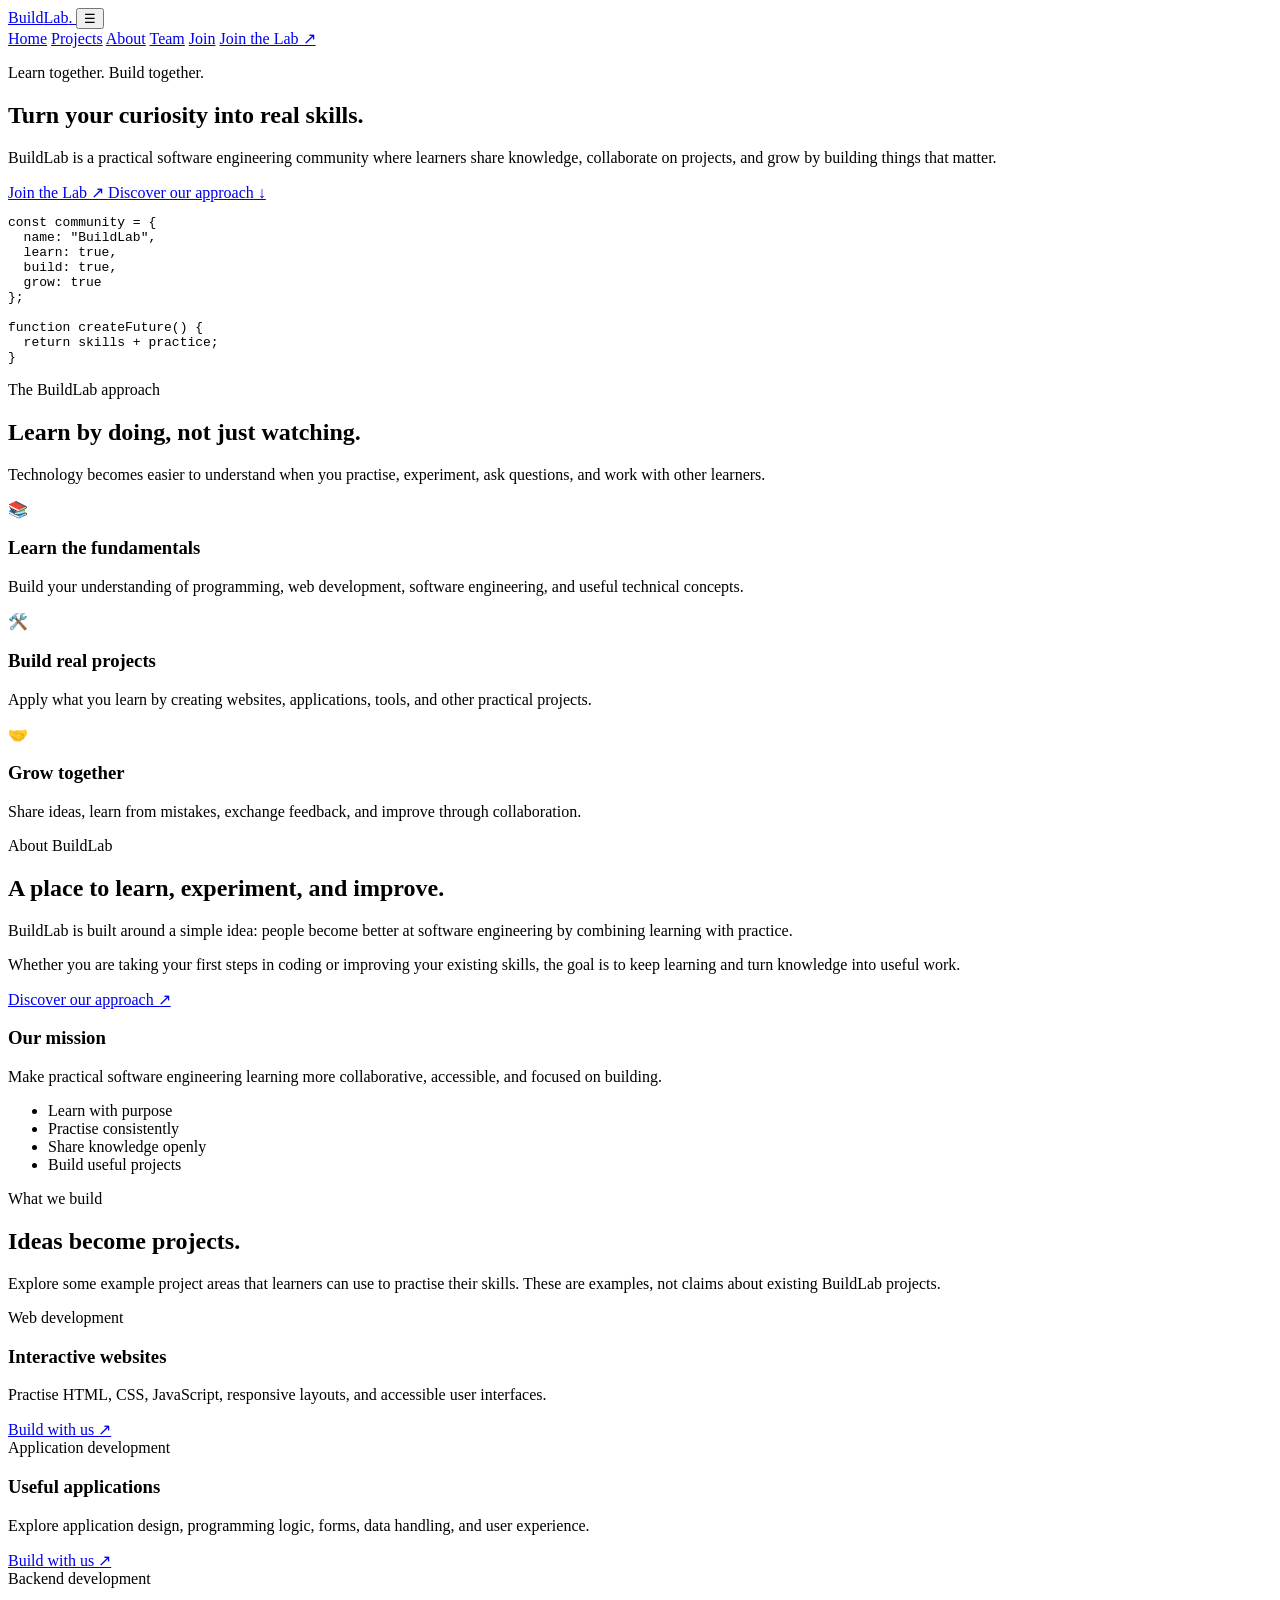
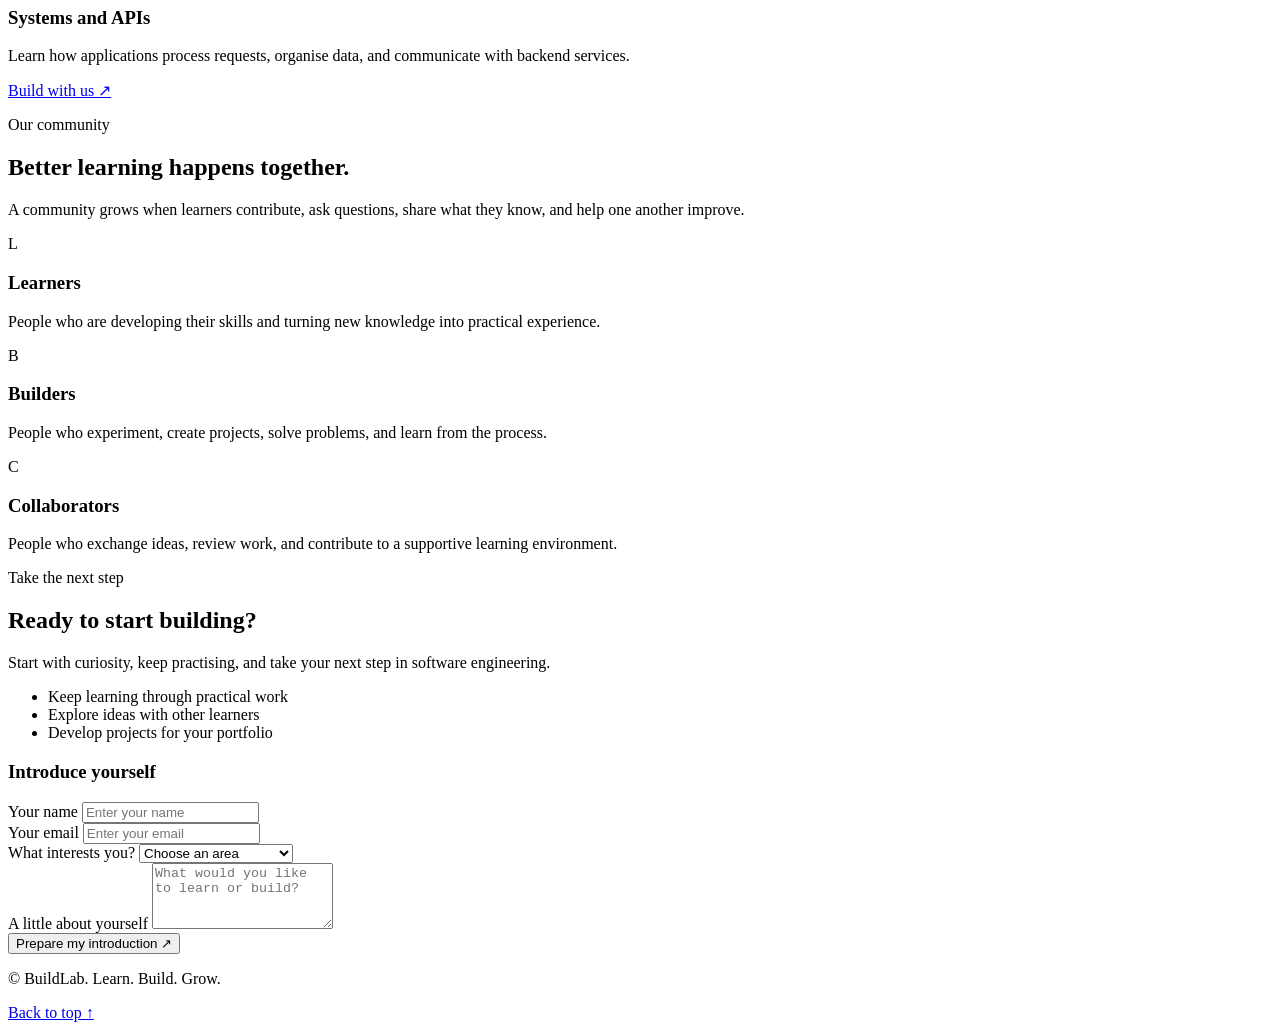
==== about.html @ 914b073a "Update about.html Updated the about page with improved content and structure, including changes to t" ====
<!DOCTYPE html>
<html lang="en">
<head>
  <meta charset="UTF-8">
  <meta name="viewport" content="width=device-width, initial-scale=1.0">
  <meta name="description" content="BuildLab is a community where people learn software engineering, collaborate, and build real projects.">
  <title>BuildLab — Learn. Build. Grow.</title>

  <link rel="stylesheet" href="css/style.css">
</head>

<body>

  <!-- NAVIGATION -->
  <header>
    <div class="container navbar">
      <a href="#home" class="logo" aria-label="BuildLab home">
        Build<span>Lab</span>.
      </a>

      <button
        class="menu-toggle"
        id="menu-toggle"
        aria-label="Open navigation"
        aria-expanded="false"
        aria-controls="main-navigation"
        type="button">
        ☰
      </button>

      <nav class="nav-links" id="main-navigation" aria-label="Main navigation">
        <a href="#home" class="active">Home</a>
        <a href="#projects">Projects</a>
        <a href="#about">About</a>
        <a href="#team">Team</a>
        <a href="#join">Join</a>
        <a href="#join" class="btn btn-primary">Join the Lab ↗</a>
      </nav>
    </div>
  </header>

  <main>

    <!-- HOME SECTION -->
    <section class="hero" id="home">
      <div class="container hero-grid">

        <div>
          <p class="eyebrow">Learn together. Build together.</p>

          <h1>
            Turn your curiosity into
            <span>real skills.</span>
          </h1>

          <p>
            BuildLab is a practical software engineering community
            where learners share knowledge, collaborate on projects,
            and grow by building things that matter.
          </p>

          <div class="hero-actions">
            <a href="#join" class="btn btn-primary">
              Join the Lab ↗
            </a>

            <a href="#about" class="btn btn-secondary">
              Discover our approach ↓
            </a>
          </div>
        </div>

        <div class="code-card" aria-label="Example code illustration">
          <div class="code-top">
            <span class="dot"></span>
            <span class="dot"></span>
            <span class="dot"></span>
          </div>

          <pre><span class="code-blue">const</span> community = {
  name: <span class="code-green">"BuildLab"</span>,
  learn: <span class="code-yellow">true</span>,
  build: <span class="code-yellow">true</span>,
  grow: <span class="code-yellow">true</span>
};

<span class="code-blue">function</span> createFuture() {
  <span class="code-blue">return</span> skills + practice;
}</pre>
        </div>

      </div>
    </section>

    <!-- APPROACH SECTION -->
    <section id="approach">
      <div class="container">

        <div class="section-heading">
          <p class="eyebrow">The BuildLab approach</p>
          <h2>Learn by doing, not just watching.</h2>
          <p>
            Technology becomes easier to understand when you practise,
            experiment, ask questions, and work with other learners.
          </p>
        </div>

        <div class="cards">

          <article class="card">
            <div class="card-icon">📚</div>
            <h3>Learn the fundamentals</h3>
            <p>
              Build your understanding of programming, web development,
              software engineering, and useful technical concepts.
            </p>
          </article>

          <article class="card">
            <div class="card-icon">🛠️</div>
            <h3>Build real projects</h3>
            <p>
              Apply what you learn by creating websites, applications,
              tools, and other practical projects.
            </p>
          </article>

          <article class="card">
            <div class="card-icon">🤝</div>
            <h3>Grow together</h3>
            <p>
              Share ideas, learn from mistakes, exchange feedback,
              and improve through collaboration.
            </p>
          </article>

        </div>
      </div>
    </section>

    <!-- ABOUT SECTION -->
    <section class="about" id="about">
      <div class="container about-grid">

        <div>
          <p class="eyebrow">About BuildLab</p>
          <h2>A place to learn, experiment, and improve.</h2>

          <p>
            BuildLab is built around a simple idea: people become better
            at software engineering by combining learning with practice.
          </p>

          <p style="margin-top: 15px;">
            Whether you are taking your first steps in coding or
            improving your existing skills, the goal is to keep learning
            and turn knowledge into useful work.
          </p>

          <a href="#approach" class="btn btn-primary" style="margin-top: 24px;">
            Discover our approach ↗
          </a>
        </div>

        <div class="about-panel">
          <h3>Our mission</h3>
          <p>
            Make practical software engineering learning more
            collaborative, accessible, and focused on building.
          </p>

          <ul class="about-points">
            <li>Learn with purpose</li>
            <li>Practise consistently</li>
            <li>Share knowledge openly</li>
            <li>Build useful projects</li>
          </ul>
        </div>

      </div>
    </section>

    <!-- PROJECTS SECTION -->
    <section class="projects" id="projects">
      <div class="container">

        <div class="section-heading">
          <p class="eyebrow">What we build</p>
          <h2>Ideas become projects.</h2>
          <p>
            Explore some example project areas that learners can use
            to practise their skills. These are examples, not claims
            about existing BuildLab projects.
          </p>
        </div>

        <div class="cards">

          <article class="card">
            <span class="project-label">Web development</span>
            <h3>Interactive websites</h3>
            <p>
              Practise HTML, CSS, JavaScript, responsive layouts,
              and accessible user interfaces.
            </p>
            <a href="#join" class="text-link">Build with us ↗</a>
          </article>

          <article class="card">
            <span class="project-label">Application development</span>
            <h3>Useful applications</h3>
            <p>
              Explore application design, programming logic,
              forms, data handling, and user experience.
            </p>
            <a href="#join" class="text-link">Build with us ↗</a>
          </article>

          <article class="card">
            <span class="project-label">Backend development</span>
            <h3>Systems and APIs</h3>
            <p>
              Learn how applications process requests, organise
              data, and communicate with backend services.
            </p>
            <a href="#join" class="text-link">Build with us ↗</a>
          </article>

        </div>
      </div>
    </section>

    <!-- TEAM SECTION -->
    <section class="team" id="team">
      <div class="container">

        <div class="section-heading">
          <p class="eyebrow">Our community</p>
          <h2>Better learning happens together.</h2>
          <p>
            A community grows when learners contribute, ask questions,
            share what they know, and help one another improve.
          </p>
        </div>

        <div class="cards">

          <article class="card team-card">
            <div class="team-avatar">L</div>
            <h3>Learners</h3>
            <p>
              People who are developing their skills and turning
              new knowledge into practical experience.
            </p>
          </article>

          <article class="card team-card">
            <div class="team-avatar">B</div>
            <h3>Builders</h3>
            <p>
              People who experiment, create projects, solve problems,
              and learn from the process.
            </p>
          </article>

          <article class="card team-card">
            <div class="team-avatar">C</div>
            <h3>Collaborators</h3>
            <p>
              People who exchange ideas, review work, and contribute
              to a supportive learning environment.
            </p>
          </article>

        </div>
      </div>
    </section>

    <!-- JOIN SECTION -->
    <section class="join" id="join">
      <div class="container join-layout">

        <div>
          <p class="eyebrow">Take the next step</p>
          <h2>Ready to start building?</h2>

          <p>
            Start with curiosity, keep practising, and take your
            next step in software engineering.
          </p>

          <ul class="join-benefits">
            <li>Keep learning through practical work</li>
            <li>Explore ideas with other learners</li>
            <li>Develop projects for your portfolio</li>
          </ul>
        </div>

        <form class="join-form" id="join-form">
          <h3>Introduce yourself</h3>

          <div class="form-group">
            <label for="name">Your name</label>
            <input
              type="text"
              id="name"
              name="name"
              placeholder="Enter your name"
              required>
          </div>

          <div class="form-group">
            <label for="email">Your email</label>
            <input
              type="email"
              id="email"
              name="email"
              placeholder="Enter your email"
              required>
          </div>

          <div class="form-group">
            <label for="interest">What interests you?</label>
            <select id="interest" name="interest" required>
              <option value="">Choose an area</option>
              <option value="Web development">Web development</option>
              <option value="App development">App development</option>
              <option value="Backend development">Backend development</option>
              <option value="Software engineering">Software engineering</option>
              <option value="Other">Other</option>
            </select>
          </div>

          <div class="form-group">
            <label for="message">A little about yourself</label>
            <textarea
              id="message"
              name="message"
              rows="4"
              placeholder="What would you like to learn or build?"></textarea>
          </div>

          <button type="submit" class="btn btn-primary">
            Prepare my introduction ↗
          </button>

          <p class="form-message" id="form-message" role="status"></p>
        </form>

      </div>
    </section>

  </main>

  <!-- FOOTER -->
  <footer>
    <div class="container footer-content">
      <p>© <span id="footer-year"></span> BuildLab. Learn. Build. Grow.</p>
      <a href="#home">Back to top ↑</a>
    </div>
  </footer>

  <script src="js/script.js"></script>

</body>
</html>
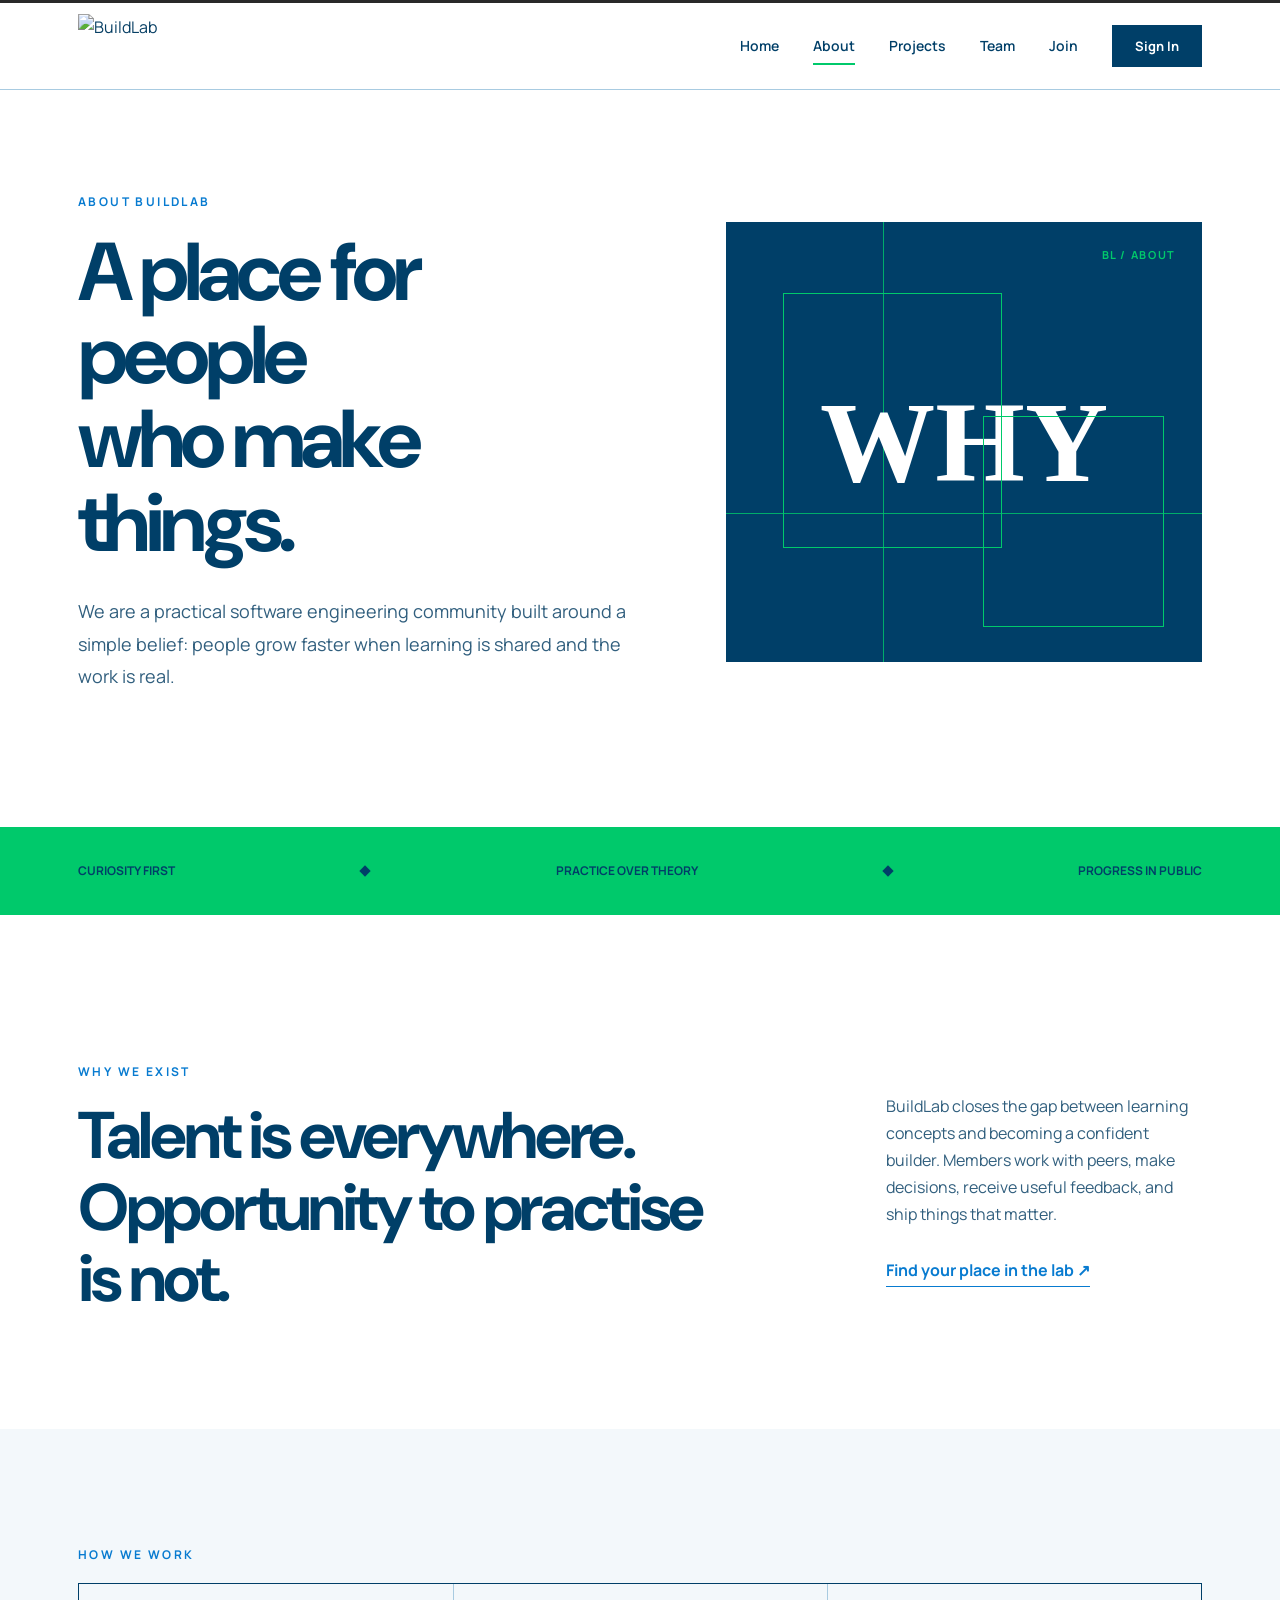
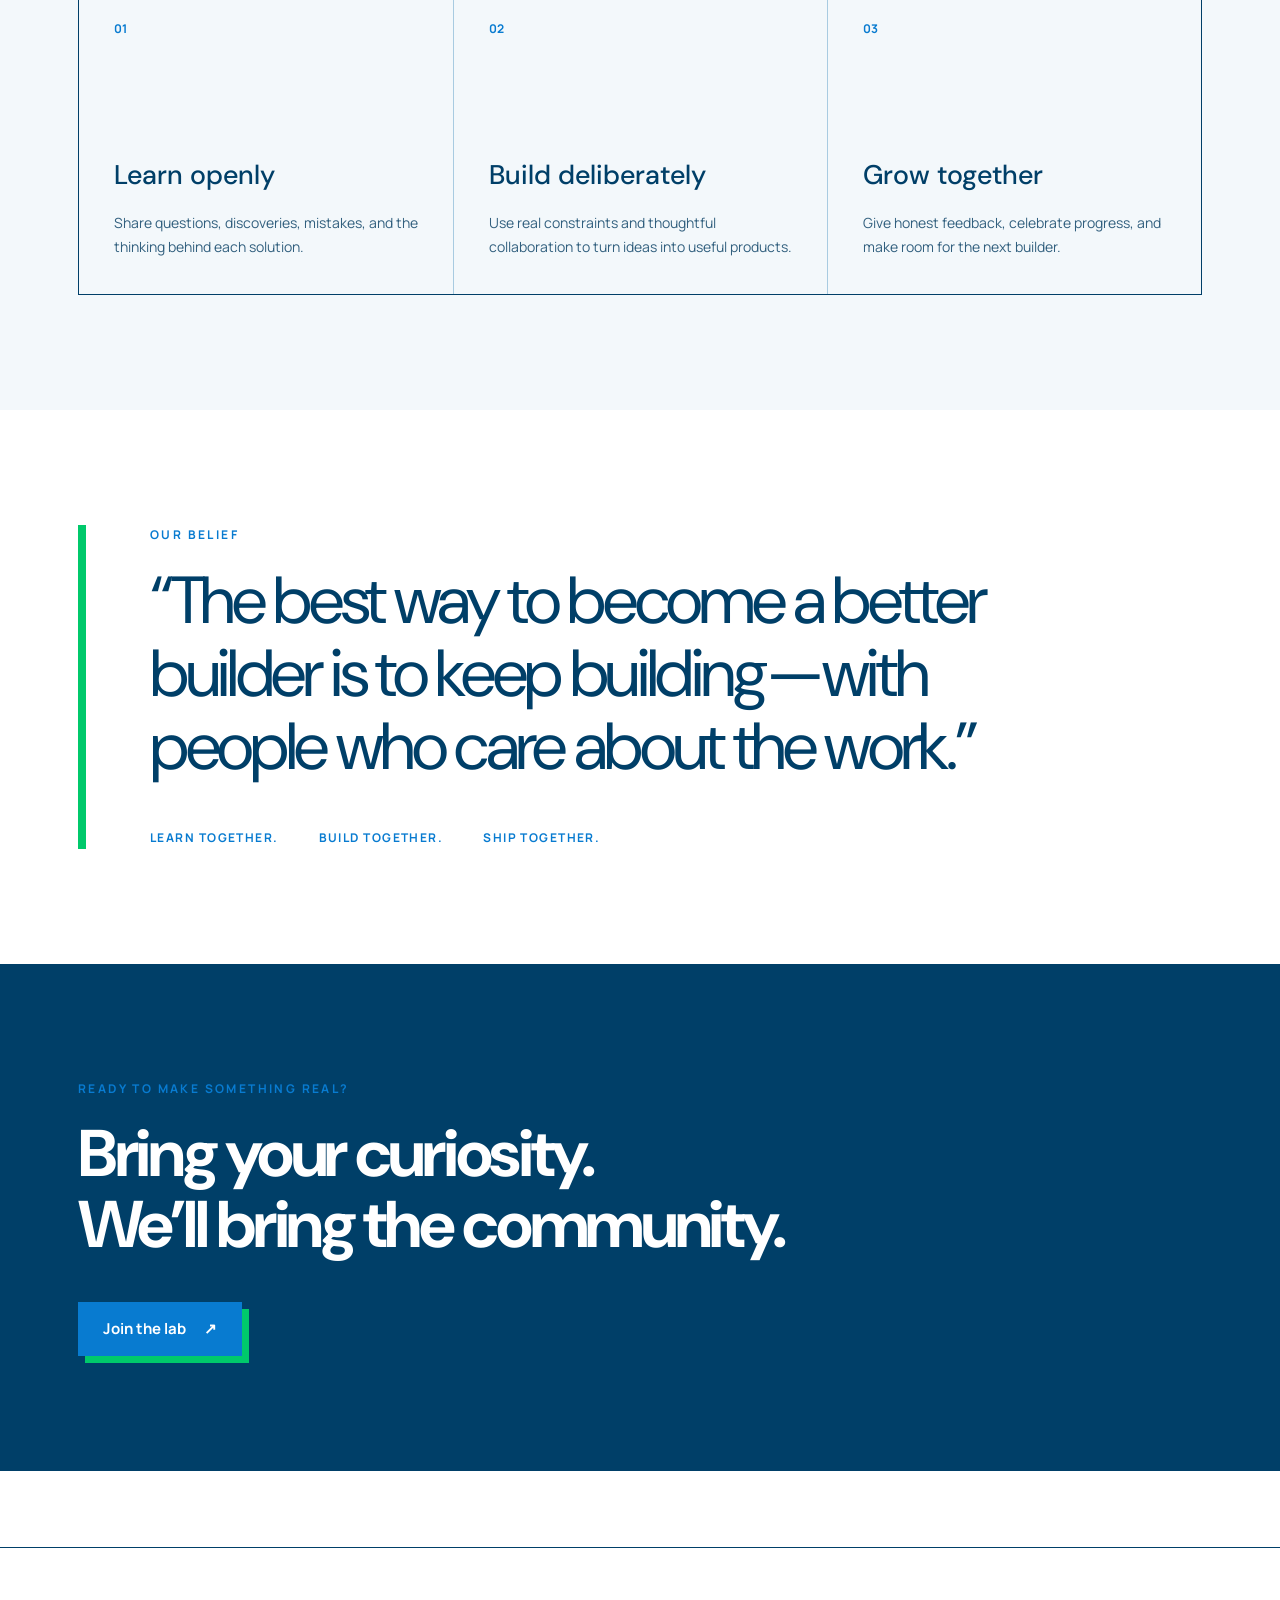
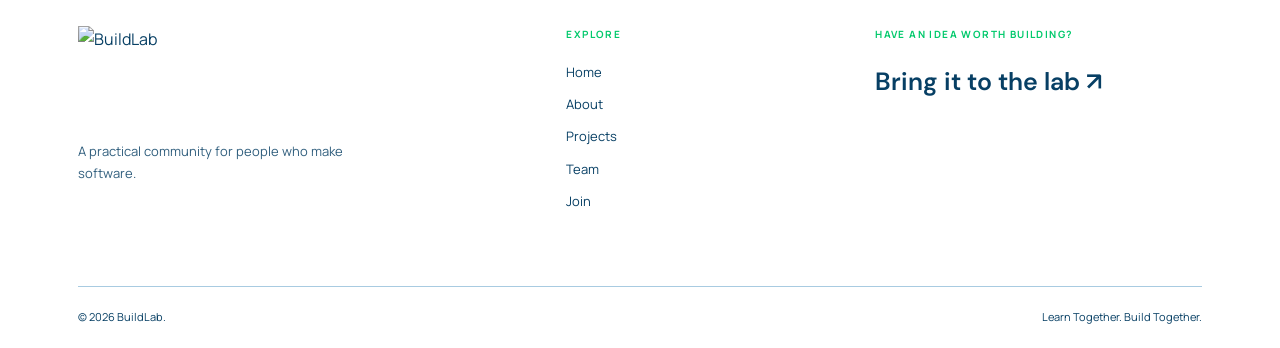
==== commit 3032ef82: "Rebuild all pages with shared BuildLab design system" ====
--- a/about.html
+++ b/about.html
@@ -1,366 +1,34 @@
-<!DOCTYPE html>
+<!doctype html>
 <html lang="en">
 <head>
-  <meta charset="UTF-8">
-  <meta name="viewport" content="width=device-width, initial-scale=1.0">
-  <meta name="description" content="BuildLab is a community where people learn software engineering, collaborate, and build real projects.">
-  <title>BuildLab — Learn. Build. Grow.</title>
-
-  <link rel="stylesheet" href="css/style.css">
+  <meta charset="utf-8"><meta name="viewport" content="width=device-width, initial-scale=1">
+  <meta name="description" content="Discover why BuildLab exists and how our software engineering community learns by building together.">
+  <title>About | BuildLab</title>
+  <link rel="preconnect" href="https://fonts.googleapis.com"><link rel="preconnect" href="https://fonts.gstatic.com" crossorigin>
+  <link href="https://fonts.googleapis.com/css2?family=DM+Sans:wght@400;500;600;700&family=Manrope:wght@400;500;600;700&display=swap" rel="stylesheet">
+  <link rel="stylesheet" href="css/style.css"><script src="js/script.js" defer></script>
 </head>
-
-<body>
-
-  <!-- NAVIGATION -->
-  <header>
-    <div class="container navbar">
-      <a href="#home" class="logo" aria-label="BuildLab home">
-        Build<span>Lab</span>.
-      </a>
-
-      <button
-        class="menu-toggle"
-        id="menu-toggle"
-        aria-label="Open navigation"
-        aria-expanded="false"
-        aria-controls="main-navigation"
-        type="button">
-        ☰
-      </button>
-
-      <nav class="nav-links" id="main-navigation" aria-label="Main navigation">
-        <a href="#home" class="active">Home</a>
-        <a href="#projects">Projects</a>
-        <a href="#about">About</a>
-        <a href="#team">Team</a>
-        <a href="#join">Join</a>
-        <a href="#join" class="btn btn-primary">Join the Lab ↗</a>
-      </nav>
-    </div>
-  </header>
-
-  <main>
-
-    <!-- HOME SECTION -->
-    <section class="hero" id="home">
-      <div class="container hero-grid">
-
-        <div>
-          <p class="eyebrow">Learn together. Build together.</p>
-
-          <h1>
-            Turn your curiosity into
-            <span>real skills.</span>
-          </h1>
-
-          <p>
-            BuildLab is a practical software engineering community
-            where learners share knowledge, collaborate on projects,
-            and grow by building things that matter.
-          </p>
-
-          <div class="hero-actions">
-            <a href="#join" class="btn btn-primary">
-              Join the Lab ↗
-            </a>
-
-            <a href="#about" class="btn btn-secondary">
-              Discover our approach ↓
-            </a>
-          </div>
-        </div>
-
-        <div class="code-card" aria-label="Example code illustration">
-          <div class="code-top">
-            <span class="dot"></span>
-            <span class="dot"></span>
-            <span class="dot"></span>
-          </div>
-
-          <pre><span class="code-blue">const</span> community = {
-  name: <span class="code-green">"BuildLab"</span>,
-  learn: <span class="code-yellow">true</span>,
-  build: <span class="code-yellow">true</span>,
-  grow: <span class="code-yellow">true</span>
-};
-
-<span class="code-blue">function</span> createFuture() {
-  <span class="code-blue">return</span> skills + practice;
-}</pre>
-        </div>
-
-      </div>
-    </section>
-
-    <!-- APPROACH SECTION -->
-    <section id="approach">
-      <div class="container">
-
-        <div class="section-heading">
-          <p class="eyebrow">The BuildLab approach</p>
-          <h2>Learn by doing, not just watching.</h2>
-          <p>
-            Technology becomes easier to understand when you practise,
-            experiment, ask questions, and work with other learners.
-          </p>
-        </div>
-
-        <div class="cards">
-
-          <article class="card">
-            <div class="card-icon">📚</div>
-            <h3>Learn the fundamentals</h3>
-            <p>
-              Build your understanding of programming, web development,
-              software engineering, and useful technical concepts.
-            </p>
-          </article>
-
-          <article class="card">
-            <div class="card-icon">🛠️</div>
-            <h3>Build real projects</h3>
-            <p>
-              Apply what you learn by creating websites, applications,
-              tools, and other practical projects.
-            </p>
-          </article>
-
-          <article class="card">
-            <div class="card-icon">🤝</div>
-            <h3>Grow together</h3>
-            <p>
-              Share ideas, learn from mistakes, exchange feedback,
-              and improve through collaboration.
-            </p>
-          </article>
-
-        </div>
-      </div>
-    </section>
-
-    <!-- ABOUT SECTION -->
-    <section class="about" id="about">
-      <div class="container about-grid">
-
-        <div>
-          <p class="eyebrow">About BuildLab</p>
-          <h2>A place to learn, experiment, and improve.</h2>
-
-          <p>
-            BuildLab is built around a simple idea: people become better
-            at software engineering by combining learning with practice.
-          </p>
-
-          <p style="margin-top: 15px;">
-            Whether you are taking your first steps in coding or
-            improving your existing skills, the goal is to keep learning
-            and turn knowledge into useful work.
-          </p>
-
-          <a href="#approach" class="btn btn-primary" style="margin-top: 24px;">
-            Discover our approach ↗
-          </a>
-        </div>
-
-        <div class="about-panel">
-          <h3>Our mission</h3>
-          <p>
-            Make practical software engineering learning more
-            collaborative, accessible, and focused on building.
-          </p>
-
-          <ul class="about-points">
-            <li>Learn with purpose</li>
-            <li>Practise consistently</li>
-            <li>Share knowledge openly</li>
-            <li>Build useful projects</li>
-          </ul>
-        </div>
-
-      </div>
-    </section>
-
-    <!-- PROJECTS SECTION -->
-    <section class="projects" id="projects">
-      <div class="container">
-
-        <div class="section-heading">
-          <p class="eyebrow">What we build</p>
-          <h2>Ideas become projects.</h2>
-          <p>
-            Explore some example project areas that learners can use
-            to practise their skills. These are examples, not claims
-            about existing BuildLab projects.
-          </p>
-        </div>
-
-        <div class="cards">
-
-          <article class="card">
-            <span class="project-label">Web development</span>
-            <h3>Interactive websites</h3>
-            <p>
-              Practise HTML, CSS, JavaScript, responsive layouts,
-              and accessible user interfaces.
-            </p>
-            <a href="#join" class="text-link">Build with us ↗</a>
-          </article>
-
-          <article class="card">
-            <span class="project-label">Application development</span>
-            <h3>Useful applications</h3>
-            <p>
-              Explore application design, programming logic,
-              forms, data handling, and user experience.
-            </p>
-            <a href="#join" class="text-link">Build with us ↗</a>
-          </article>
-
-          <article class="card">
-            <span class="project-label">Backend development</span>
-            <h3>Systems and APIs</h3>
-            <p>
-              Learn how applications process requests, organise
-              data, and communicate with backend services.
-            </p>
-            <a href="#join" class="text-link">Build with us ↗</a>
-          </article>
-
-        </div>
-      </div>
-    </section>
-
-    <!-- TEAM SECTION -->
-    <section class="team" id="team">
-      <div class="container">
-
-        <div class="section-heading">
-          <p class="eyebrow">Our community</p>
-          <h2>Better learning happens together.</h2>
-          <p>
-            A community grows when learners contribute, ask questions,
-            share what they know, and help one another improve.
-          </p>
-        </div>
-
-        <div class="cards">
-
-          <article class="card team-card">
-            <div class="team-avatar">L</div>
-            <h3>Learners</h3>
-            <p>
-              People who are developing their skills and turning
-              new knowledge into practical experience.
-            </p>
-          </article>
-
-          <article class="card team-card">
-            <div class="team-avatar">B</div>
-            <h3>Builders</h3>
-            <p>
-              People who experiment, create projects, solve problems,
-              and learn from the process.
-            </p>
-          </article>
-
-          <article class="card team-card">
-            <div class="team-avatar">C</div>
-            <h3>Collaborators</h3>
-            <p>
-              People who exchange ideas, review work, and contribute
-              to a supportive learning environment.
-            </p>
-          </article>
-
-        </div>
-      </div>
-    </section>
-
-    <!-- JOIN SECTION -->
-    <section class="join" id="join">
-      <div class="container join-layout">
-
-        <div>
-          <p class="eyebrow">Take the next step</p>
-          <h2>Ready to start building?</h2>
-
-          <p>
-            Start with curiosity, keep practising, and take your
-            next step in software engineering.
-          </p>
-
-          <ul class="join-benefits">
-            <li>Keep learning through practical work</li>
-            <li>Explore ideas with other learners</li>
-            <li>Develop projects for your portfolio</li>
-          </ul>
-        </div>
-
-        <form class="join-form" id="join-form">
-          <h3>Introduce yourself</h3>
-
-          <div class="form-group">
-            <label for="name">Your name</label>
-            <input
-              type="text"
-              id="name"
-              name="name"
-              placeholder="Enter your name"
-              required>
-          </div>
-
-          <div class="form-group">
-            <label for="email">Your email</label>
-            <input
-              type="email"
-              id="email"
-              name="email"
-              placeholder="Enter your email"
-              required>
-          </div>
-
-          <div class="form-group">
-            <label for="interest">What interests you?</label>
-            <select id="interest" name="interest" required>
-              <option value="">Choose an area</option>
-              <option value="Web development">Web development</option>
-              <option value="App development">App development</option>
-              <option value="Backend development">Backend development</option>
-              <option value="Software engineering">Software engineering</option>
-              <option value="Other">Other</option>
-            </select>
-          </div>
-
-          <div class="form-group">
-            <label for="message">A little about yourself</label>
-            <textarea
-              id="message"
-              name="message"
-              rows="4"
-              placeholder="What would you like to learn or build?"></textarea>
-          </div>
-
-          <button type="submit" class="btn btn-primary">
-            Prepare my introduction ↗
-          </button>
-
-          <p class="form-message" id="form-message" role="status"></p>
-        </form>
-
-      </div>
-    </section>
-
+<body class="bl-page about-page">
+  <a class="skip-link" href="#main-content">Skip to content</a>
+  <header class="bl-header"><div class="bl-container bl-header__inner">
+    <a class="bl-logo" href="index.html" aria-label="BuildLab home"><img src="assets/images/BUILD LAB LOGO.png" alt="BuildLab"></a>
+    <button class="bl-menu-toggle" type="button" aria-expanded="false" aria-controls="primary-navigation"><span class="sr-only">Open navigation</span><span></span><span></span><span></span></button>
+    <nav class="bl-nav" id="primary-navigation" aria-label="Primary navigation"><a class="bl-nav__link" href="index.html">Home</a><a class="bl-nav__link is-active" href="about.html" aria-current="page">About</a><a class="bl-nav__link" href="projects.html">Projects</a><a class="bl-nav__link" href="team.html">Team</a><a class="bl-nav__link" href="join.html">Join</a><a class="bl-button bl-button--nav" href="join.html">Sign In</a></nav>
+  </div></header>
+  <main id="main-content">
+    <section class="bl-page-hero bl-section"><div class="bl-container bl-page-hero__grid">
+      <div><p class="bl-kicker">About BuildLab</p><h1>A place for people<br>who make things.</h1><p class="bl-page-hero__lead">We are a practical software engineering community built around a simple belief: people grow faster when learning is shared and the work is real.</p></div>
+      <div class="bl-blueprint bl-blueprint--about" aria-hidden="true"><span class="bl-blueprint__code">BL / ABOUT</span><div class="bl-blueprint__word">WHY</div><i></i><i></i></div>
+    </div></section>
+    <div class="bl-principles"><div class="bl-container bl-principles__inner"><span>Curiosity first</span><i></i><span>Practice over theory</span><i></i><span>Progress in public</span></div></div>
+    <section class="bl-section"><div class="bl-container bl-split-heading"><div><p class="bl-kicker">Why we exist</p><h2>Talent is everywhere.<br>Opportunity to practise<br>is not.</h2></div><div><p>BuildLab closes the gap between learning concepts and becoming a confident builder. Members work with peers, make decisions, receive useful feedback, and ship things that matter.</p><a class="bl-text-link" href="join.html">Find your place in the lab <span aria-hidden="true">↗</span></a></div></div></section>
+    <section class="bl-section bl-section--tint"><div class="bl-container"><p class="bl-kicker">How we work</p><div class="bl-number-grid">
+      <article><span>01</span><h3>Learn openly</h3><p>Share questions, discoveries, mistakes, and the thinking behind each solution.</p></article>
+      <article><span>02</span><h3>Build deliberately</h3><p>Use real constraints and thoughtful collaboration to turn ideas into useful products.</p></article>
+      <article><span>03</span><h3>Grow together</h3><p>Give honest feedback, celebrate progress, and make room for the next builder.</p></article>
+    </div></div></section>
+    <section class="bl-section"><div class="bl-container bl-manifesto"><p class="bl-kicker">Our belief</p><blockquote>“The best way to become a better builder is to keep building—with people who care about the work.”</blockquote><div><span>Learn together.</span><span>Build together.</span><span>Ship together.</span></div></div></section>
+    <section class="bl-cta-band"><div class="bl-container"><p class="bl-kicker">Ready to make something real?</p><h2>Bring your curiosity.<br>We’ll bring the community.</h2><a class="bl-button bl-button--primary" href="join.html">Join the lab <span aria-hidden="true">↗</span></a></div></section>
   </main>
-
-  <!-- FOOTER -->
-  <footer>
-    <div class="container footer-content">
-      <p>© <span id="footer-year"></span> BuildLab. Learn. Build. Grow.</p>
-      <a href="#home">Back to top ↑</a>
-    </div>
-  </footer>
-
-  <script src="js/script.js"></script>
-
-</body>
-</html>
+  <footer class="bl-footer"><div class="bl-container bl-footer__grid"><div class="bl-footer__brand"><img src="assets/images/BUILD LAB LOGO.png" alt="BuildLab"><p>A practical community for people who make software.</p></div><div class="bl-footer__links"><p class="bl-footer__label">Explore</p><a href="index.html">Home</a><a href="about.html">About</a><a href="projects.html">Projects</a><a href="team.html">Team</a><a href="join.html">Join</a></div><div class="bl-footer__cta"><p class="bl-footer__label">Have an idea worth building?</p><a href="join.html">Bring it to the lab <span aria-hidden="true">↗</span></a></div></div><div class="bl-container bl-footer__bottom"><span>© 2026 BuildLab.</span><span>Learn Together. Build Together.</span></div></footer>
+</body></html>
--- a/css/style.css
+++ b/css/style.css
@@ -0,0 +1,1727 @@
+/* =========================
+   1. RESET AND VARIABLES
+========================= */
+
+:root {
+    --bg: #F3F7FC;
+    --surface: #FFFFFF;
+    --purple: #2378CC;
+    --violet: #155E9B;
+    --blue: #2378CC;
+    --pink: #22C55E;
+    --text: #153B5C;
+    --muted: #637789;
+    --border: rgba(21, 59, 92, 0.16);
+}
+
+* {
+    margin: 0;
+    padding: 0;
+    box-sizing: border-box;
+}
+
+html {
+    scroll-behavior: smooth;
+}
+
+body {
+    background: var(--bg);
+    color: var(--text);
+    font-family: Arial, sans-serif;
+    overflow-x: hidden;
+}
+
+a {
+    color: inherit;
+    text-decoration: none;
+}
+
+button,
+a {
+    -webkit-tap-highlight-color: transparent;
+}
+
+/* =========================
+   2. NAVIGATION
+========================= */
+
+.navbar {
+    width: 100%;
+    min-height: 82px;
+    padding: 20px 7%;
+    display: flex;
+    align-items: center;
+    justify-content: space-between;
+    gap: 25px;
+    position: relative;
+    z-index: 10;
+    border-bottom: 1px solid rgba(21, 59, 92, 0.10);
+}
+
+.logo {
+    display: flex;
+    align-items: center;
+    gap: 9px;
+    font-size: 23px;
+    font-weight: 700;
+    letter-spacing: -1px;
+}
+
+.logo-symbol {
+    color: var(--purple);
+    font-size: 32px;
+    text-shadow: 0 0 20px rgba(35, 120, 204, 0.25);
+}
+
+.nav-links {
+    display: flex;
+    align-items: center;
+    gap: 30px;
+}
+
+.nav-links a {
+    color: var(--muted);
+    font-size: 13px;
+    transition: color 0.3s ease;
+}
+
+.nav-links a:hover,
+.nav-links a.active {
+    color: var(--blue);
+}
+
+.nav-links a.active {
+    border-bottom: 2px solid var(--pink);
+    padding-bottom: 7px;
+}
+
+.nav-cta {
+    border: 1px solid var(--purple);
+    padding: 11px 20px;
+    border-radius: 30px;
+    font-size: 12px;
+    transition: 0.3s ease;
+}
+
+.nav-cta:hover {
+    background: var(--purple);
+    color: #FFFFFF;
+    box-shadow: 0 0 25px rgba(35, 120, 204, 0.2);
+}
+
+/* =========================
+   3. HERO LAYOUT
+========================= */
+
+.hero {
+    min-height: 620px;
+    position: relative;
+    isolation: isolate;
+    display: grid;
+    grid-template-columns: 1fr 1fr;
+    align-items: center;
+    padding: 65px 7%;
+    gap: 30px;
+    overflow: hidden;
+}
+
+.hero::before {
+    content: "";
+    position: absolute;
+    inset: 0;
+    z-index: -2;
+    background:
+        radial-gradient(
+            ellipse at 75% 45%,
+            rgba(35, 120, 204, 0.12),
+            transparent 45%
+        ),
+        radial-gradient(
+            ellipse at 10% 80%,
+            rgba(34, 197, 94, 0.08),
+            transparent 40%
+        );
+}
+
+.hero-content {
+    position: relative;
+    z-index: 2;
+    max-width: 560px;
+}
+
+.eyebrow {
+    color: #2378CC;
+    font-size: 10px;
+    letter-spacing: 3px;
+    font-weight: bold;
+    margin-bottom: 27px;
+    display: flex;
+    align-items: center;
+    gap: 10px;
+}
+
+.status-dot {
+    width: 7px;
+    height: 7px;
+    border-radius: 50%;
+    background: #22C55E;
+    box-shadow: 0 0 14px rgba(34, 197, 94, 0.4);
+    animation: pulse 2s infinite;
+}
+
+.hero h1 {
+    font-size: clamp(42px, 5vw, 67px);
+    line-height: 1.08;
+    letter-spacing: -3px;
+    font-weight: 700;
+    color: #153B5C;
+}
+
+.hero h1 span {
+    background: linear-gradient(
+        100deg,
+        #2378CC,
+        #155E9B,
+        #22C55E
+    );
+    -webkit-background-clip: text;
+    background-clip: text;
+    color: transparent;
+}
+
+.hero-description {
+    color: var(--muted);
+    font-size: 15px;
+    line-height: 1.9;
+    margin-top: 25px;
+    max-width: 450px;
+}
+
+.hero-actions {
+    display: flex;
+    align-items: center;
+    flex-wrap: wrap;
+    gap: 22px;
+    margin-top: 30px;
+}
+
+.primary-btn {
+    display: inline-flex;
+    gap: 20px;
+    align-items: center;
+    background: linear-gradient(
+        100deg,
+        var(--violet),
+        var(--purple)
+    );
+    color: #FFFFFF;
+    border-radius: 30px;
+    padding: 15px 22px;
+    font-size: 12px;
+    font-weight: bold;
+    box-shadow: 0 0 30px rgba(35, 120, 204, 0.15);
+    transition: transform 0.3s, box-shadow 0.3s;
+}
+
+.primary-btn:hover {
+    transform: translateY(-3px);
+    box-shadow: 0 0 35px rgba(34, 197, 94, 0.22);
+}
+
+.secondary-btn {
+    display: flex;
+    align-items: center;
+    gap: 10px;
+    font-size: 12px;
+    color: #425C72;
+}
+
+.play-icon {
+    display: grid;
+    place-items: center;
+    width: 36px;
+    height: 36px;
+    border: 1px solid rgba(21, 59, 92, 0.3);
+    border-radius: 50%;
+    font-size: 10px;
+    transition: 0.3s;
+}
+
+.secondary-btn:hover .play-icon {
+    border-color: var(--pink);
+    color: var(--pink);
+}
+
+.hero-note {
+    display: flex;
+    align-items: center;
+    gap: 12px;
+    color: #637789;
+    font-size: 9px;
+    letter-spacing: 2px;
+    margin-top: 48px;
+}
+
+.note-line {
+    width: 32px;
+    height: 1px;
+    background: var(--pink);
+}
+
+/* =========================
+   4. ABSTRACT UNIVERSE
+========================= */
+
+.universe {
+    position: relative;
+    width: 100%;
+    max-width: 550px;
+    height: 450px;
+    justify-self: center;
+    perspective: 900px;
+}
+
+.portal {
+    position: absolute;
+    width: 220px;
+    height: 320px;
+    left: 50%;
+    top: 48%;
+    transform: translate(-50%, -50%) rotate(-7deg);
+    border: 2px solid rgba(35, 120, 204, 0.65);
+    border-radius: 50% 50% 15% 15%;
+    padding: 10px;
+    background: linear-gradient(
+        145deg,
+        rgba(35, 120, 204, 0.15),
+        rgba(34, 197, 94, 0.04)
+    );
+    box-shadow:
+        0 0 20px rgba(35, 120, 204, 0.18),
+        0 0 70px rgba(21, 94, 155, 0.12),
+        inset 0 0 35px rgba(35, 120, 204, 0.08);
+    animation: portal-float 5s ease-in-out infinite;
+}
+
+.portal-inner {
+    width: 100%;
+    height: 100%;
+    display: grid;
+    place-items: center;
+    border: 1px solid rgba(35, 120, 204, 0.4);
+    border-radius: inherit;
+    background:
+        radial-gradient(
+            ellipse at center,
+            rgba(35, 120, 204, 0.22),
+            rgba(34, 197, 94, 0.08) 45%,
+            transparent 75%
+        );
+    box-shadow: inset 0 0 45px rgba(35, 120, 204, 0.12);
+}
+
+.portal-symbol {
+    font-size: 85px;
+    color: #2378CC;
+    text-shadow:
+        0 0 15px rgba(35, 120, 204, 0.4),
+        0 0 45px rgba(34, 197, 94, 0.2);
+    animation: symbol-spin 18s linear infinite;
+}
+
+.orbit {
+    position: absolute;
+    left: 50%;
+    top: 48%;
+    border: 1px solid rgba(35, 120, 204, 0.4);
+    border-radius: 50%;
+    transform: translate(-50%, -50%) rotate(-25deg);
+}
+
+.orbit-one {
+    width: 390px;
+    height: 130px;
+    box-shadow: 0 0 15px rgba(35, 120, 204, 0.08);
+}
+
+.orbit-two {
+    width: 450px;
+    height: 200px;
+    transform: translate(-50%, -50%) rotate(45deg);
+    border-color: rgba(34, 197, 94, 0.35);
+}
+
+.planet {
+    position: absolute;
+    border-radius: 50%;
+}
+
+.planet-one {
+    width: 52px;
+    height: 52px;
+    left: 12%;
+    top: 20%;
+    background: radial-gradient(
+        circle at 30% 30%,
+        #93C5FD,
+        #2378CC 40%,
+        #155E9B 75%
+    );
+    box-shadow: 0 0 25px rgba(35, 120, 204, 0.2);
+    animation: planet-float 6s ease-in-out infinite;
+}
+
+.planet-two {
+    width: 23px;
+    height: 23px;
+    right: 12%;
+    bottom: 22%;
+    background: radial-gradient(circle at 30% 30%, #86EFAC, #22C55E);
+    box-shadow: 0 0 22px rgba(34, 197, 94, 0.25);
+    animation: planet-float 4s ease-in-out infinite reverse;
+}
+
+/* Floating interface cards */
+
+.floating-card {
+    position: absolute;
+    z-index: 3;
+    border: 1px solid var(--border);
+    border-radius: 14px;
+    background: rgba(255, 255, 255, 0.92);
+    backdrop-filter: blur(15px);
+    box-shadow: 0 15px 40px rgba(21, 59, 92, 0.08);
+}
+
+.code-card {
+    top: 16%;
+    left: 0;
+    padding: 18px;
+    display: flex;
+    flex-direction: column;
+    gap: 10px;
+    transform: rotate(-6deg);
+    animation: card-float 5s ease-in-out infinite;
+}
+
+.card-label {
+    color: #637789;
+    font-size: 8px;
+    letter-spacing: 2px;
+    margin-bottom: 5px;
+}
+
+.code-card code {
+    color: #2378CC;
+    font-size: 12px;
+}
+
+.code-card code:last-child {
+    color: #16A34A;
+}
+
+.vision-card {
+    right: 0;
+    bottom: 17%;
+    padding: 19px;
+    min-width: 180px;
+    transform: rotate(5deg);
+    animation: card-float 6s ease-in-out infinite reverse;
+}
+
+.vision-icon {
+    color: #2378CC;
+    font-size: 22px;
+}
+
+.vision-card p {
+    margin-top: 9px;
+    font-size: 12px;
+    color: var(--muted);
+}
+
+.vision-card strong {
+    color: #153B5C;
+}
+
+.universe-caption {
+    position: absolute;
+    bottom: 2%;
+    left: 50%;
+    transform: translateX(-50%);
+    display: flex;
+    align-items: center;
+    gap: 9px;
+    white-space: nowrap;
+    color: #637789;
+    font-size: 8px;
+    letter-spacing: 2px;
+}
+
+.universe-caption span {
+    width: 6px;
+    height: 6px;
+    border-radius: 50%;
+    background: #22C55E;
+    box-shadow: 0 0 12px rgba(34, 197, 94, 0.35);
+}
+
+.hero-bottom-glow {
+    position: absolute;
+    bottom: -170px;
+    left: 30%;
+    width: 500px;
+    height: 220px;
+    background: rgba(35, 120, 204, 0.1);
+    filter: blur(90px);
+    pointer-events: none;
+}
+
+/* =========================
+   5. ANIMATIONS
+========================= */
+
+@keyframes pulse {
+    0%, 100% {
+        opacity: 1;
+        transform: scale(1);
+    }
+
+    50% {
+        opacity: 0.5;
+        transform: scale(0.8);
+    }
+}
+
+@keyframes portal-float {
+    0%, 100% {
+        margin-top: 0;
+    }
+
+    50% {
+        margin-top: -12px;
+    }
+}
+
+@keyframes planet-float {
+    0%, 100% {
+        translate: 0 0;
+    }
+
+    50% {
+        translate: 0 -18px;
+    }
+}
+
+@keyframes card-float {
+    0%, 100% {
+        translate: 0 0;
+    }
+
+    50% {
+        translate: 0 -10px;
+    }
+}
+
+@keyframes symbol-spin {
+    from {
+        rotate: 0deg;
+    }
+
+    to {
+        rotate: 360deg;
+    }
+}
+
+/* =========================
+   6. RESPONSIVE DESIGN
+========================= */
+
+@media (max-width: 900px) {
+    .navbar {
+        padding: 18px 5%;
+    }
+
+    .nav-links {
+        gap: 16px;
+    }
+
+    .hero {
+        padding: 55px 5%;
+        gap: 10px;
+    }
+
+    .hero h1 {
+        font-size: 48px;
+    }
+
+    .universe {
+        transform: scale(0.85);
+        transform-origin: center;
+    }
+
+    .nav-cta {
+        display: none;
+    }
+}
+
+@media (max-width: 650px) {
+    .navbar {
+        min-height: auto;
+        flex-wrap: wrap;
+        gap: 18px;
+    }
+
+    .logo {
+        font-size: 21px;
+    }
+
+    .nav-links {
+        order: 2;
+        width: 100%;
+        justify-content: space-between;
+        gap: 10px;
+    }
+
+    .nav-links a {
+        font-size: 11px;
+    }
+
+    .hero {
+        grid-template-columns: 1fr;
+        padding: 55px 6% 35px;
+        gap: 10px;
+    }
+
+    .hero h1 {
+        font-size: clamp(43px, 11vw, 60px);
+        letter-spacing: -2px;
+    }
+
+    .hero-description {
+        font-size: 14px;
+    }
+
+    .hero-note {
+        font-size: 8px;
+        margin-top: 35px;
+    }
+
+    .universe {
+        width: 100%;
+        height: 370px;
+        transform: none;
+        margin-top: 15px;
+    }
+
+    .portal {
+        width: 170px;
+        height: 250px;
+    }
+
+    .portal-symbol {
+        font-size: 65px;
+    }
+
+    .orbit-one {
+        width: 290px;
+        height: 100px;
+    }
+
+    .orbit-two {
+        width: 320px;
+        height: 160px;
+    }
+
+    .code-card {
+        left: 0;
+        top: 13%;
+        padding: 12px;
+    }
+
+    .code-card code {
+        font-size: 10px;
+    }
+
+    .vision-card {
+        right: 0;
+        bottom: 16%;
+        min-width: 145px;
+        padding: 13px;
+    }
+
+    .vision-card p {
+        font-size: 10px;
+    }
+}
+
+@media (prefers-reduced-motion: reduce) {
+    *,
+    *::before,
+    *::after {
+        animation-duration: 0.01ms !important;
+        animation-iteration-count: 1 !important;
+        scroll-behavior: auto !important;
+    }
+}
+
+/* =========================
+   7. MISSION SECTION
+========================= */
+
+.mission-section {
+    position: relative;
+    padding: 100px 7%;
+    display: grid;
+    grid-template-columns: 0.85fr 1.5fr;
+    gap: 65px;
+    align-items: center;
+    border-top: 1px solid rgba(21, 59, 92, 0.10);
+    background:
+        radial-gradient(
+            ellipse at 15% 30%,
+            rgba(35, 120, 204, 0.08),
+            transparent 45%
+        ),
+        var(--bg);
+}
+
+.mission-intro {
+    max-width: 390px;
+}
+
+.section-label {
+    color: #2378CC;
+    font-size: 10px;
+    letter-spacing: 3px;
+    margin-bottom: 25px;
+}
+
+.section-label span {
+    margin-right: 8px;
+    font-size: 15px;
+}
+
+.mission-intro h2 {
+    font-size: clamp(30px, 3vw, 43px);
+    line-height: 1.2;
+    letter-spacing: -1.7px;
+}
+
+.mission-intro h2 span {
+    color: #2378CC;
+}
+
+.mission-description {
+    margin-top: 22px;
+    color: var(--muted);
+    line-height: 1.9;
+    font-size: 13px;
+}
+
+.text-link {
+    display: inline-flex;
+    gap: 14px;
+    align-items: center;
+    margin-top: 25px;
+    color: #155E9B;
+    font-size: 12px;
+    transition: gap 0.3s ease;
+}
+
+.text-link:hover {
+    gap: 22px;
+}
+
+.mission-decoration {
+    display: flex;
+    gap: 15px;
+    align-items: center;
+    margin-top: 45px;
+}
+
+.decoration-line {
+    display: block;
+    height: 50px;
+    width: 2px;
+    background: linear-gradient(
+        to bottom,
+        #22C55E,
+        transparent
+    );
+}
+
+.mission-decoration p {
+    color: #2378CC;
+    font-size: 10px;
+    line-height: 1.8;
+    letter-spacing: 2px;
+}
+
+/* Mission cards */
+
+.mission-cards {
+    display: grid;
+    grid-template-columns: repeat(3, minmax(0, 1fr));
+    gap: 16px;
+}
+
+.mission-card {
+    position: relative;
+    min-height: 310px;
+    padding: 23px 19px;
+    display: flex;
+    flex-direction: column;
+    border: 1px solid rgba(21, 59, 92, 0.14);
+    border-radius: 15px;
+    background: linear-gradient(
+        145deg,
+        #FFFFFF,
+        #EDF4FB
+    );
+    overflow: hidden;
+    transition:
+        transform 0.35s ease,
+        border-color 0.35s ease,
+        box-shadow 0.35s ease;
+}
+
+.mission-card::before {
+    content: "";
+    position: absolute;
+    width: 140px;
+    height: 140px;
+    top: -80px;
+    right: -70px;
+    border-radius: 50%;
+    background: var(--card-glow);
+    filter: blur(55px);
+    opacity: 0.25;
+    transition: opacity 0.35s ease;
+}
+
+.card-learn {
+    --card-glow: #2378CC;
+}
+
+.card-collaborate {
+    --card-glow: #22C55E;
+}
+
+.card-build {
+    --card-glow: #155E9B;
+}
+
+.mission-card:hover {
+    transform: translateY(-9px);
+    border-color: rgba(35, 120, 204, 0.55);
+    box-shadow: 0 20px 45px rgba(21, 59, 92, 0.1);
+}
+
+.mission-card:hover::before {
+    opacity: 0.4;
+}
+
+.card-top {
+    display: flex;
+    align-items: center;
+    justify-content: space-between;
+    gap: 10px;
+}
+
+.mission-icon {
+    display: grid;
+    place-items: center;
+    width: 43px;
+    height: 43px;
+    border-radius: 13px;
+    border: 1px solid rgba(35, 120, 204, 0.18);
+    background: rgba(35, 120, 204, 0.09);
+    color: #2378CC;
+    font-size: 20px;
+    box-shadow: 0 0 22px rgba(35, 120, 204, 0.06);
+}
+
+.card-number {
+    color: #637789;
+    font-size: 9px;
+}
+
+.card-category {
+    color: #2378CC;
+    font-size: 8px;
+    letter-spacing: 1.5px;
+    margin-top: 29px;
+}
+
+.mission-card h3 {
+    font-size: 25px;
+    line-height: 1.15;
+    letter-spacing: -0.7px;
+    margin-top: 10px;
+    color: #153B5C;
+}
+
+.card-description {
+    color: var(--muted);
+    font-size: 11px;
+    line-height: 1.8;
+    margin-top: 15px;
+}
+
+.card-bottom {
+    display: flex;
+    justify-content: space-between;
+    align-items: center;
+    gap: 5px;
+    margin-top: auto;
+    padding-top: 25px;
+    color: #637789;
+    font-size: 7px;
+    letter-spacing: 1px;
+}
+
+.card-arrow {
+    display: grid;
+    place-items: center;
+    flex-shrink: 0;
+    width: 28px;
+    height: 28px;
+    border: 1px solid rgba(21, 59, 92, 0.15);
+    border-radius: 50%;
+    color: #155E9B;
+    font-size: 13px;
+    transition: background 0.3s, transform 0.3s;
+}
+
+.mission-card:hover .card-arrow {
+    background: #22C55E;
+    color: #153B5C;
+    transform: rotate(45deg);
+}
+
+/* Mission section responsive layout */
+
+@media (max-width: 1000px) {
+    .mission-section {
+        grid-template-columns: 1fr;
+        gap: 45px;
+        padding: 80px 5%;
+    }
+
+    .mission-intro {
+        max-width: 600px;
+    }
+}
+
+@media (max-width: 650px) {
+    .mission-section {
+        padding: 65px 6%;
+        gap: 35px;
+    }
+
+    .mission-cards {
+        grid-template-columns: 1fr;
+        gap: 18px;
+    }
+
+    .mission-card {
+        min-height: 275px;
+        padding: 25px;
+    }
+
+    .mission-card h3 {
+        font-size: 29px;
+    }
+
+    .card-description {
+        max-width: 330px;
+        font-size: 12px;
+    }
+
+    .mission-decoration {
+        margin-top: 30px;
+    }
+}
+
+/* =========================
+   8. OUR STORY
+========================= */
+
+.story-section {
+    position: relative;
+    display: grid;
+    grid-template-columns: 1fr 1fr;
+    align-items: center;
+    gap: 80px;
+    padding: 110px 7%;
+    overflow: hidden;
+    border-top: 1px solid rgba(21, 59, 92, 0.10);
+    background:
+        radial-gradient(
+            ellipse at 15% 50%,
+            rgba(35, 120, 204, 0.08),
+            transparent 45%
+        ),
+        #EDF4FB;
+}
+
+.story-visual {
+    position: relative;
+    min-height: 450px;
+    display: grid;
+    place-items: center;
+    overflow: hidden;
+    border: 1px solid rgba(21, 59, 92, 0.14);
+    border-radius: 24px;
+    background:
+        radial-gradient(
+            circle at center,
+            rgba(35, 120, 204, 0.10),
+            transparent 65%
+        ),
+        #FFFFFF;
+}
+
+.story-grid {
+    position: absolute;
+    inset: 0;
+    background-image:
+        linear-gradient(rgba(35, 120, 204, 0.07) 1px, transparent 1px),
+        linear-gradient(90deg, rgba(35, 120, 204, 0.07) 1px, transparent 1px);
+    background-size: 35px 35px;
+    mask-image: linear-gradient(transparent, black 20%, black 80%, transparent);
+}
+
+.story-orb {
+    display: grid;
+    place-items: center;
+    border-radius: 50%;
+}
+
+.orb-outer {
+    width: 285px;
+    height: 285px;
+    border: 1px solid rgba(35, 120, 204, 0.4);
+    box-shadow: 0 0 60px rgba(35, 120, 204, 0.08);
+    animation: story-rotate 30s linear infinite;
+}
+
+.orb-middle {
+    width: 215px;
+    height: 215px;
+    border: 1px dashed rgba(34, 197, 94, 0.6);
+}
+
+.orb-inner {
+    width: 135px;
+    height: 135px;
+    border: 1px solid rgba(35, 120, 204, 0.4);
+    background: radial-gradient(circle, #2378CC, #DCEBFA 70%);
+    box-shadow:
+        0 0 30px rgba(35, 120, 204, 0.18),
+        inset 0 0 25px rgba(34, 197, 94, 0.12);
+    animation: story-breathe 4s ease-in-out infinite;
+}
+
+.orb-inner span {
+    font-size: 65px;
+    color: #FFFFFF;
+    text-shadow: 0 0 25px rgba(35, 120, 204, 0.4);
+}
+
+.story-label {
+    position: absolute;
+    color: #155E9B;
+    font-size: 8px;
+    letter-spacing: 2px;
+}
+
+.story-label-top {
+    top: 25px;
+    left: 25px;
+    display: flex;
+    align-items: center;
+    gap: 9px;
+}
+
+.story-pulse {
+    width: 6px;
+    height: 6px;
+    border-radius: 50%;
+    background: #22C55E;
+    box-shadow: 0 0 12px rgba(34, 197, 94, 0.35);
+}
+
+.story-floating {
+    position: absolute;
+    display: flex;
+    align-items: center;
+    gap: 10px;
+    padding: 12px 15px;
+    border: 1px solid rgba(21, 59, 92, 0.14);
+    border-radius: 10px;
+    background: rgba(255, 255, 255, 0.94);
+    backdrop-filter: blur(12px);
+    font-size: 11px;
+    color: #153B5C;
+}
+
+.story-floating span {
+    color: #2378CC;
+    font-size: 9px;
+}
+
+.story-float-one {
+    top: 28%;
+    left: 5%;
+}
+
+.story-float-two {
+    right: 4%;
+    top: 47%;
+}
+
+.story-float-three {
+    bottom: 22%;
+    left: 8%;
+}
+
+.story-coordinate {
+    position: absolute;
+    bottom: 23px;
+    right: 23px;
+    color: #637789;
+    font-size: 8px;
+    letter-spacing: 1.5px;
+}
+
+.story-content {
+    max-width: 500px;
+}
+
+.story-content h2 {
+    font-size: clamp(37px, 4vw, 55px);
+    line-height: 1.13;
+    letter-spacing: -2.5px;
+    color: #153B5C;
+}
+
+.story-content h2 span {
+    color: #2378CC;
+}
+
+.story-description {
+    margin-top: 22px;
+    color: var(--muted);
+    font-size: 13px;
+    line-height: 1.9;
+}
+
+.story-signature {
+    display: flex;
+    align-items: center;
+    gap: 15px;
+    margin-top: 30px;
+    padding-top: 22px;
+    border-top: 1px solid rgba(21, 59, 92, 0.12);
+}
+
+.signature-symbol {
+    display: grid;
+    place-items: center;
+    width: 44px;
+    height: 44px;
+    border-radius: 13px;
+    background: rgba(35, 120, 204, 0.09);
+    color: #2378CC;
+    font-size: 24px;
+}
+
+.story-signature strong {
+    font-size: 12px;
+}
+
+.story-signature p {
+    margin-top: 6px;
+    color: var(--muted);
+    font-size: 11px;
+}
+
+.story-button {
+    margin-top: 28px;
+}
+
+/* =========================
+   9. CLOSING SECTION
+========================= */
+
+.closing-section {
+    position: relative;
+    isolation: isolate;
+    overflow: hidden;
+    text-align: center;
+    padding: 100px 7% 30px;
+    border-top: 1px solid rgba(21, 59, 92, 0.10);
+    background: #F3F7FC;
+}
+
+.closing-section > .section-label {
+    position: relative;
+    z-index: 1;
+}
+
+.closing-section h2 {
+    position: relative;
+    z-index: 1;
+    margin-top: 20px;
+    font-size: clamp(42px, 6vw, 75px);
+    line-height: 1.08;
+    letter-spacing: -3px;
+    color: #153B5C;
+}
+
+.closing-section h2 span {
+    background: linear-gradient(90deg, #2378CC, #155E9B, #22C55E);
+    background-clip: text;
+    -webkit-background-clip: text;
+    color: transparent;
+}
+
+.closing-section > p:not(.section-label) {
+    position: relative;
+    z-index: 1;
+    margin: 22px auto 28px;
+    max-width: 440px;
+    color: var(--muted);
+    font-size: 13px;
+    line-height: 1.8;
+}
+
+.closing-section > .primary-btn {
+    position: relative;
+    z-index: 1;
+}
+
+.closing-orb {
+    position: absolute;
+    z-index: -1;
+    width: 320px;
+    height: 320px;
+    border-radius: 50%;
+    filter: blur(100px);
+    opacity: 0.12;
+    pointer-events: none;
+}
+
+.closing-orb-one {
+    background: #2378CC;
+    top: 0;
+    left: 10%;
+}
+
+.closing-orb-two {
+    background: #22C55E;
+    right: 5%;
+    top: 10%;
+}
+
+.closing-footer {
+    display: flex;
+    justify-content: space-between;
+    align-items: center;
+    gap: 20px;
+    margin-top: 100px;
+    padding-top: 25px;
+    border-top: 1px solid rgba(21, 59, 92, 0.12);
+    text-align: left;
+}
+
+.closing-footer > span,
+.closing-footer > a:last-child {
+    color: #637789;
+    font-size: 8px;
+    letter-spacing: 1.3px;
+}
+
+/* Story animations */
+
+@keyframes story-rotate {
+    from {
+        transform: rotate(0deg);
+    }
+
+    to {
+        transform: rotate(360deg);
+    }
+}
+
+@keyframes story-breathe {
+    0%, 100% {
+        transform: scale(1);
+        box-shadow: 0 0 30px rgba(35, 120, 204, 0.18);
+    }
+
+    50% {
+        transform: scale(1.06);
+        box-shadow: 0 0 55px rgba(34, 197, 94, 0.22);
+    }
+}
+
+/* Story responsive layout */
+
+@media (max-width: 900px) {
+    .story-section {
+        grid-template-columns: 1fr;
+        gap: 45px;
+        padding: 80px 5%;
+    }
+
+    .story-content {
+        max-width: 650px;
+    }
+
+    .story-visual {
+        width: 100%;
+    }
+}
+
+@media (max-width: 650px) {
+    .story-section {
+        padding: 60px 6%;
+        gap: 35px;
+    }
+
+    .story-visual {
+        min-height: 350px;
+    }
+
+    .orb-outer {
+        width: 220px;
+        height: 220px;
+    }
+
+    .orb-middle {
+        width: 170px;
+        height: 170px;
+    }
+
+    .orb-inner {
+        width: 105px;
+        height: 105px;
+    }
+
+    .orb-inner span {
+        font-size: 48px;
+    }
+
+    .story-floating {
+        padding: 9px 11px;
+        font-size: 9px;
+    }
+
+    .story-label-top {
+        left: 14px;
+        top: 18px;
+        font-size: 7px;
+    }
+
+    .story-coordinate {
+        right: 12px;
+        bottom: 14px;
+        font-size: 7px;
+    }
+
+    .story-content h2 {
+        font-size: 42px;
+        letter-spacing: -1.7px;
+    }
+
+    .closing-section {
+        padding: 75px 6% 25px;
+    }
+
+    .closing-section h2 {
+        font-size: clamp(39px, 10vw, 55px);
+        letter-spacing: -2px;
+    }
+
+    .closing-footer {
+        flex-wrap: wrap;
+        margin-top: 70px;
+    }
+
+    .closing-footer > span {
+        order: 3;
+        width: 100%;
+        line-height: 1.8;
+    }
+}
+
+/* =========================
+   10. JAVASCRIPT EFFECTS
+========================= */
+
+.reveal {
+    opacity: 0;
+    transform: translateY(25px);
+    transition:
+        opacity 0.8s ease,
+        transform 0.8s ease;
+}
+
+.reveal.visible {
+    opacity: 1;
+    transform: translateY(0);
+}
+
+.mission-card {
+    position: relative;
+}
+
+.mission-card::after {
+    content: "";
+    position: absolute;
+    inset: 0;
+    border-radius: inherit;
+    pointer-events: none;
+    opacity: 0;
+    background: radial-gradient(
+        180px circle at var(--pointer-x, 50%) var(--pointer-y, 50%),
+        rgba(35, 120, 204, 0.10),
+        transparent 75%
+    );
+    transition: opacity 0.25s ease;
+}
+
+.mission-card:hover::after {
+    opacity: 1;
+}
+
+@media (prefers-reduced-motion: reduce) {
+    .reveal {
+        opacity: 1;
+        transform: none;
+        transition: none;
+    }
+}
+
+/* =========================================================
+   BUILDLAB SHARED DESIGN SYSTEM
+   Reuse the bl-container, bl-section, bl-kicker, bl-button,
+   bl-header, bl-nav and bl-footer components on every page.
+========================================================= */
+
+:root {
+    --bl-navy: #003f68;
+    --bl-navy-dark: #003555;
+    --bl-blue: #087bd0;
+    --bl-green: #00c96b;
+    --bl-white: #ffffff;
+    --bl-ink: #073f64;
+    --bl-line: #a8cbe1;
+    --bl-font-display: "DM Sans", Arial, sans-serif;
+    --bl-font-body: "Manrope", Arial, sans-serif;
+    --bl-container: 1124px;
+    --bl-space-section: clamp(72px, 9vw, 132px);
+}
+
+.home-page {
+    background: var(--bl-white);
+    color: var(--bl-ink);
+    font-family: var(--bl-font-body);
+    font-size: 16px;
+    line-height: 1.7;
+}
+
+.home-page img { display: block; max-width: 100%; }
+.home-page h1, .home-page h2, .home-page h3 { font-family: var(--bl-font-display); color: var(--bl-navy); }
+
+.bl-container { width: min(calc(100% - 64px), var(--bl-container)); margin-inline: auto; }
+.bl-section { padding-block: var(--bl-space-section); }
+.sr-only { position: absolute; width: 1px; height: 1px; padding: 0; margin: -1px; overflow: hidden; clip: rect(0, 0, 0, 0); white-space: nowrap; border: 0; }
+.skip-link { position: fixed; top: 12px; left: 12px; z-index: 100; padding: 10px 16px; background: var(--bl-navy); color: white; transform: translateY(-150%); }
+.skip-link:focus { transform: translateY(0); }
+
+.bl-header { height: 90px; border-top: 3px solid #292929; border-bottom: 1px solid var(--bl-line); background: white; }
+.bl-header__inner { height: 100%; display: flex; align-items: center; justify-content: space-between; }
+.bl-logo { width: 230px; }
+.bl-logo img { width: 100%; height: 65px; object-fit: contain; object-position: left center; }
+.bl-nav { display: flex; align-items: center; gap: 34px; height: 100%; }
+.bl-nav__link { position: relative; display: inline-flex; align-items: center; height: 100%; color: var(--bl-navy); font-size: 14px; font-weight: 600; }
+.bl-nav__link::after { content: ""; position: absolute; left: 0; right: 0; bottom: 24px; height: 2px; background: var(--bl-green); transform: scaleX(0); transition: transform .2s ease; }
+.bl-nav__link:hover::after, .bl-nav__link:focus-visible::after, .bl-nav__link.is-active::after { transform: scaleX(1); }
+.bl-menu-toggle { display: none; border: 0; background: none; padding: 10px; }
+.bl-menu-toggle > span:not(.sr-only) { display: block; width: 25px; height: 2px; margin: 5px 0; background: var(--bl-navy); transition: .2s ease; }
+
+.bl-button { min-height: 54px; display: inline-flex; align-items: center; justify-content: center; gap: 18px; padding: 0 24px; border: 1px solid var(--bl-navy); font-weight: 700; font-size: 15px; transition: transform .2s ease, background .2s ease, color .2s ease, box-shadow .2s ease; }
+.bl-button:hover { transform: translateY(-2px); }
+.bl-button--nav { min-height: 42px; padding-inline: 22px; background: var(--bl-navy); color: white; font-size: 13px; }
+.bl-button--primary { position: relative; background: var(--bl-blue); border-color: var(--bl-blue); color: white; box-shadow: 7px 7px 0 var(--bl-green); }
+.bl-button--primary:hover { box-shadow: 4px 4px 0 var(--bl-green); }
+.bl-button--secondary { background: white; color: var(--bl-navy); }
+.bl-button--secondary:hover { background: var(--bl-navy); color: white; }
+
+.bl-kicker { margin: 0 0 18px; color: var(--bl-blue); font-family: var(--bl-font-body); font-size: 12px; font-weight: 700; letter-spacing: .2em; text-transform: uppercase; }
+.bl-hero { padding-block: 52px 38px; }
+.bl-hero__grid { display: grid; grid-template-columns: 1.05fr .9fr; gap: 72px; align-items: center; }
+.bl-hero__copy h1 { margin: 0; font-size: clamp(58px, 6.2vw, 82px); line-height: .99; letter-spacing: -.065em; }
+.bl-hero__tagline { margin: 25px 0 20px; color: var(--bl-green); font-size: clamp(20px, 2.1vw, 24px); font-weight: 600; }
+.bl-hero__description { max-width: 570px; margin: 0; font-size: 17px; line-height: 1.75; color: #315f7e; }
+.bl-actions { display: flex; flex-wrap: wrap; gap: 12px; margin-top: 38px; }
+
+.bl-hero-art { position: relative; aspect-ratio: 1 / .965; overflow: hidden; background: var(--bl-navy); border-right: 1px solid var(--bl-navy); }
+.bl-hero-art::before, .bl-hero-art::after { content: ""; position: absolute; background: var(--bl-green); opacity: .85; }
+.bl-hero-art::before { width: 1px; top: 0; bottom: 0; left: 33%; }
+.bl-hero-art::after { height: 1px; left: 0; right: 0; top: 70%; }
+.bl-hero-art__code { position: absolute; right: 28px; top: 22px; color: var(--bl-green); font-size: 12px; font-weight: 700; letter-spacing: .15em; }
+.bl-hero-art__side { position: absolute; left: 25px; top: 27px; color: white; font-size: 10px; font-weight: 700; text-transform: uppercase; writing-mode: vertical-rl; }
+.bl-hero-art__tile { position: absolute; display: grid; place-items: center; border: 1px solid var(--bl-green); }
+.bl-hero-art__tile span { font-family: Georgia, serif; font-size: clamp(105px, 12vw, 155px); font-weight: 700; line-height: 1; }
+.bl-hero-art__tile--b { left: 9%; top: 12%; width: 40%; height: 65%; color: white; }
+.bl-hero-art__tile--l { right: 10%; top: 20%; width: 40%; height: 65%; color: var(--bl-green); }
+.bl-hero-art__tile--l span { font-family: Arial, sans-serif; font-size: clamp(90px, 10vw, 130px); }
+.bl-hero-art__axis { position: absolute; left: 9%; right: 9%; bottom: 7%; display: flex; align-items: center; gap: 12px; color: white; font-size: 10px; font-weight: 700; text-transform: uppercase; }
+.bl-hero-art__axis i { flex: 1; height: 4px; background: var(--bl-blue); }
+
+.bl-principles {
+    margin-block: 32px;
+    background: var(--bl-green);
+    color: var(--bl-navy);
+}
+.bl-principles__inner { min-height: 88px; display: flex; align-items: center; justify-content: space-between; font-size: 12px; font-weight: 700; text-transform: uppercase; }
+.bl-principles__inner i { width: 8px; height: 8px; background: var(--bl-navy); transform: rotate(45deg); }
+
+.bl-section-heading { display: grid; grid-template-columns: 1fr 284px; align-items: end; gap: 64px; margin-bottom: 62px; }
+.bl-section-heading h2 { margin: 0; font-size: clamp(43px, 5.2vw, 62px); line-height: 1.08; letter-spacing: -.04em; }
+.bl-section-heading > p { margin: 0 0 4px; color: #315f7e; line-height: 1.75; }
+.bl-value-grid { display: grid; grid-template-columns: repeat(3, 1fr); border: 1px solid var(--bl-navy); }
+.bl-value-card { min-height: 340px; display: flex; flex-direction: column; justify-content: flex-end; padding: 38px 34px 82px; }
+.bl-value-card + .bl-value-card { border-left: 1px solid var(--bl-line); }
+.bl-value-card__number { margin-bottom: auto; color: var(--bl-blue); font-size: 12px; font-weight: 700; }
+.bl-value-card h3 { margin: 0 0 18px; font-size: 27px; font-weight: 500; letter-spacing: -.03em; }
+.bl-value-card p { margin: 0; color: #315f7e; font-size: 15px; }
+
+.bl-featured { padding-top: 36px; }
+.bl-feature-card { display: grid; grid-template-columns: 55% 45%; min-height: 492px; border: 1px solid var(--bl-navy); }
+.bl-feature-card__visual { position: relative; overflow: hidden; background: var(--bl-blue); }
+.bl-feature-card__number { position: absolute; top: 27px; left: 30px; z-index: 2; color: white; font-size: 12px; font-weight: 700; }
+.bl-shape { position: absolute; border: 12px solid var(--bl-navy); }
+.bl-shape--green { width: 48%; height: 38%; left: 21%; top: 16%; background: var(--bl-green); }
+.bl-shape--navy { width: 26%; height: 32%; left: 10%; bottom: 17%; background: var(--bl-navy); }
+.bl-shape--outline { width: 38%; height: 34%; right: 10%; bottom: 10%; background: white; }
+.bl-feature-card__content { display: flex; flex-direction: column; justify-content: center; padding: 70px; }
+.bl-feature-card__content h2 { margin: 0 0 16px; font-size: clamp(50px, 5vw, 62px); font-weight: 500; letter-spacing: -.05em; }
+.bl-feature-card__content > p:not(.bl-kicker) { max-width: 400px; margin: 0 0 30px; color: #315f7e; }
+.bl-text-link { align-self: flex-start; padding-bottom: 5px; border-bottom: 1px solid var(--bl-blue); color: var(--bl-blue); font-weight: 700; }
+
+.bl-footer { margin-top: 76px; padding-top: 78px; border-top: 1px solid var(--bl-navy); }
+.bl-footer__grid { display: grid; grid-template-columns: 1.25fr .7fr 1fr; gap: 80px; min-height: 260px; }
+.bl-footer__brand img { width: 230px; height: 90px; object-fit: contain; object-position: left; }
+.bl-footer__brand p { max-width: 320px; margin-top: 24px; color: #315f7e; font-size: 13px; }
+.bl-footer__label { margin: 0 0 18px; color: var(--bl-green); font-size: 10px; font-weight: 700; letter-spacing: .14em; text-transform: uppercase; }
+.bl-footer__links { display: flex; flex-direction: column; align-items: flex-start; }
+.bl-footer__links a { margin-bottom: 10px; font-size: 13px; }
+.bl-footer__links a:hover { color: var(--bl-green); }
+.bl-footer__cta > a { font-family: var(--bl-font-display); font-size: 25px; font-weight: 600; }
+.bl-footer__bottom { min-height: 62px; display: flex; align-items: center; justify-content: space-between; border-top: 1px solid var(--bl-line); font-size: 11px; }
+.bl-reveal { opacity: 0; transform: translateY(18px); transition: opacity .55s ease, transform .55s ease; }
+.bl-reveal.is-visible { opacity: 1; transform: translateY(0); }
+
+@media (max-width: 920px) {
+    .bl-nav { gap: 20px; }
+    .bl-hero__grid { gap: 38px; }
+    .bl-hero__copy h1 { font-size: clamp(52px, 7vw, 68px); }
+    .bl-section-heading { grid-template-columns: 1fr 240px; }
+    .bl-feature-card__content { padding: 46px; }
+}
+
+@media (max-width: 760px) {
+    .bl-container { width: min(calc(100% - 40px), var(--bl-container)); }
+    .bl-section { padding-block: 72px; }
+    .bl-header { height: 76px; }
+    .bl-logo { width: 190px; }
+    .bl-logo img { height: 54px; }
+    .bl-menu-toggle { display: block; position: relative; z-index: 12; }
+    .bl-menu-toggle[aria-expanded="true"] > span:nth-last-child(3) { transform: translateY(7px) rotate(45deg); }
+    .bl-menu-toggle[aria-expanded="true"] > span:nth-last-child(2) { opacity: 0; }
+    .bl-menu-toggle[aria-expanded="true"] > span:last-child { transform: translateY(-7px) rotate(-45deg); }
+    .bl-nav { position: fixed; inset: 0; z-index: 11; display: flex; flex-direction: column; justify-content: center; gap: 8px; height: 100dvh; padding: 90px 30px 40px; background: white; opacity: 0; visibility: hidden; transform: translateY(-12px); transition: .25s ease; }
+    .bl-nav.is-open { opacity: 1; visibility: visible; transform: translateY(0); }
+    .bl-nav__link { height: auto; padding: 9px; font-size: 25px; }
+    .bl-nav__link::after { bottom: 4px; }
+    .bl-button--nav { margin-top: 16px; }
+    .menu-open { overflow: hidden; }
+    .bl-hero { padding-block: 55px 38px; }
+    .bl-hero__grid, .bl-section-heading, .bl-feature-card, .bl-footer__grid { grid-template-columns: 1fr; }
+    .bl-hero__grid { gap: 58px; }
+    .bl-hero__copy h1 { font-size: clamp(51px, 15vw, 67px); }
+    .bl-hero__description { font-size: 15px; }
+    .bl-hero-art { width: 100%; max-width: 520px; justify-self: center; }
+    .bl-principles__inner { min-height: 72px; }
+    .bl-principles { margin-block: 20px; }
+    .bl-principles__inner i { display: none; }
+    .bl-principles__inner span { max-width: 28%; font-size: 9px; text-align: center; }
+    .bl-section-heading { align-items: start; gap: 28px; margin-bottom: 44px; }
+    .bl-section-heading h2 { font-size: clamp(39px, 11vw, 52px); }
+    .bl-section-heading br { display: none; }
+    .bl-value-grid { grid-template-columns: 1fr; }
+    .bl-value-card { min-height: 260px; padding: 30px; }
+    .bl-value-card + .bl-value-card { border-left: 0; border-top: 1px solid var(--bl-line); }
+    .bl-value-card__number { margin-bottom: 60px; }
+    .bl-featured { padding-top: 0; }
+    .bl-feature-card__visual { min-height: 360px; }
+    .bl-feature-card__content { padding: 42px 30px 48px; }
+    .bl-footer { margin-top: 20px; padding-top: 58px; }
+    .bl-footer__grid { gap: 42px; padding-bottom: 50px; }
+}
+
+@media (max-width: 420px) {
+    .bl-actions { align-items: stretch; flex-direction: column; }
+    .bl-button { width: 100%; }
+    .bl-feature-card__visual { min-height: 300px; }
+    .bl-shape { border-width: 9px; }
+    .bl-footer__bottom { align-items: flex-start; flex-direction: column; justify-content: center; gap: 3px; }
+}
+
+@media (prefers-reduced-motion: reduce) {
+    .bl-reveal, .bl-button, .bl-nav, .bl-menu-toggle > span { opacity: 1; transform: none; transition: none; }
+}
+
+/* =========================================================
+   SHARED INNER-PAGE COMPONENTS
+========================================================= */
+
+.bl-page { background: var(--bl-white); color: var(--bl-ink); font-family: var(--bl-font-body); font-size: 16px; line-height: 1.7; }
+.bl-page img { display: block; max-width: 100%; }
+.bl-page h1, .bl-page h2, .bl-page h3 { color: var(--bl-navy); font-family: var(--bl-font-display); }
+.bl-page-hero { padding-block: clamp(62px, 8vw, 110px); }
+.bl-page-hero__grid { display: grid; grid-template-columns: 1.08fr .92fr; align-items: center; gap: clamp(48px, 7vw, 92px); }
+.bl-page-hero h1 { margin: 0; font-size: clamp(54px, 6.5vw, 82px); line-height: 1.02; letter-spacing: -.06em; }
+.bl-page-hero__lead { max-width: 630px; margin: 30px 0 0; color: #315f7e; font-size: 18px; line-height: 1.8; }
+.bl-split-heading { display: grid; grid-template-columns: 1.4fr .65fr; gap: clamp(60px, 10vw, 140px); align-items: center; }
+.bl-split-heading h2, .bl-cta-band h2 { margin: 0; font-size: clamp(44px, 5.3vw, 66px); line-height: 1.08; letter-spacing: -.05em; }
+.bl-split-heading > div:last-child > p { margin: 0 0 28px; color: #315f7e; }
+.bl-section--tint { background: #f3f8fb; }
+
+.bl-blueprint { position: relative; min-height: 440px; overflow: hidden; background: var(--bl-navy); color: white; }
+.bl-blueprint::before, .bl-blueprint::after { content: ""; position: absolute; background: var(--bl-green); opacity: .8; }
+.bl-blueprint::before { top: 0; bottom: 0; left: 33%; width: 1px; }
+.bl-blueprint::after { left: 0; right: 0; top: 66%; height: 1px; }
+.bl-blueprint__code { position: absolute; z-index: 2; top: 24px; right: 26px; color: var(--bl-green); font-size: 11px; font-weight: 700; letter-spacing: .15em; }
+.bl-blueprint__word { position: absolute; inset: 0; display: grid; place-items: center; color: white; font-family: Georgia, serif; font-size: clamp(82px, 9vw, 120px); font-weight: 700; }
+.bl-blueprint--about i { position: absolute; border: 1px solid var(--bl-green); }
+.bl-blueprint--about i:nth-of-type(1) { width: 46%; height: 58%; left: 12%; top: 16%; }
+.bl-blueprint--about i:nth-of-type(2) { width: 38%; height: 48%; right: 8%; bottom: 8%; }
+
+.bl-number-grid { display: grid; grid-template-columns: repeat(3, 1fr); border: 1px solid var(--bl-navy); }
+.bl-number-grid article { min-height: 310px; display: flex; flex-direction: column; padding: 35px; }
+.bl-number-grid article + article { border-left: 1px solid var(--bl-line); }
+.bl-number-grid article > span { margin-bottom: auto; color: var(--bl-blue); font-size: 12px; font-weight: 700; }
+.bl-number-grid h3 { margin: 58px 0 14px; font-size: 27px; font-weight: 500; }
+.bl-number-grid p { margin: 0; color: #315f7e; font-size: 14px; }
+.bl-manifesto { border-left: 8px solid var(--bl-green); padding-left: clamp(30px, 5vw, 70px); }
+.bl-manifesto blockquote { max-width: 930px; margin: 0 0 45px; color: var(--bl-navy); font-family: var(--bl-font-display); font-size: clamp(38px, 5.2vw, 68px); line-height: 1.1; letter-spacing: -.05em; }
+.bl-manifesto > div { display: flex; flex-wrap: wrap; gap: 15px 40px; color: var(--bl-blue); font-size: 12px; font-weight: 700; letter-spacing: .12em; text-transform: uppercase; }
+.bl-cta-band { padding-block: clamp(72px, 9vw, 120px); background: var(--bl-navy); color: white; }
+.bl-cta-band h2 { margin-bottom: 42px; color: white; }
+.bl-cta-band .bl-text-link { color: var(--bl-green); border-color: var(--bl-green); }
+
+/* Projects */
+.bl-project-mark { position: absolute; inset: 70px 45px 45px; }
+.bl-project-mark b { position: absolute; border: 10px solid var(--bl-green); }
+.bl-project-mark b:nth-child(1) { width: 58%; height: 42%; top: 3%; left: 8%; background: var(--bl-blue); }
+.bl-project-mark b:nth-child(2) { width: 45%; height: 42%; right: 2%; bottom: 4%; background: white; border-color: var(--bl-blue); }
+.bl-project-mark b:nth-child(3) { width: 27%; height: 35%; left: 0; bottom: 9%; background: var(--bl-green); border-color: var(--bl-green); }
+.project-feature { display: grid; grid-template-columns: 1.05fr .95fr; min-height: 520px; border: 1px solid var(--bl-navy); }
+.project-feature__art { position: relative; overflow: hidden; background: var(--bl-blue); }
+.project-feature__art > span { position: absolute; top: 28px; left: 30px; color: white; font-size: 12px; font-weight: 700; }
+.project-feature__art b { position: absolute; border: 12px solid var(--bl-navy); }
+.project-feature__art b:nth-of-type(1) { width: 50%; height: 37%; top: 15%; left: 20%; background: var(--bl-green); }
+.project-feature__art b:nth-of-type(2) { width: 26%; height: 32%; left: 9%; bottom: 16%; background: var(--bl-navy); }
+.project-feature__art b:nth-of-type(3) { width: 38%; height: 34%; right: 9%; bottom: 9%; background: white; }
+.project-feature__details { display: flex; flex-direction: column; justify-content: center; padding: clamp(40px, 6vw, 76px); }
+.project-feature__details h3 { margin: 0 0 20px; font-size: clamp(38px, 4vw, 52px); line-height: 1.05; font-weight: 500; }
+.project-feature__details > p:not(.bl-kicker) { color: #315f7e; }
+.project-feature__details ul { display: grid; gap: 7px; margin: 18px 0 28px; padding-left: 20px; color: #315f7e; }
+.project-grid { display: grid; grid-template-columns: repeat(3, 1fr); border: 1px solid var(--bl-navy); }
+.project-card { padding: 26px 28px 36px; }
+.project-card + .project-card { border-left: 1px solid var(--bl-line); }
+.project-card__top { position: relative; height: 190px; display: grid; place-items: center; margin: -26px -28px 34px; background: var(--bl-navy); color: white; }
+.project-card__top > span { position: absolute; top: 18px; left: 20px; font-size: 11px; }
+.project-card__top b { font-family: Georgia, serif; font-size: 95px; }
+.project-card__top--green { background: var(--bl-green); color: var(--bl-navy); }
+.project-card__top--light { background: white; color: var(--bl-navy); }
+.project-card__top--outline { background: transparent; color: var(--bl-green); border-bottom: 1px solid var(--bl-navy); }
+.project-card h3 { margin: 0 0 14px; font-size: 30px; font-weight: 500; }
+.project-card > p:not(.bl-kicker) { min-height: 110px; color: #315f7e; font-size: 14px; }
+.project-card__status { color: var(--bl-green); font-size: 10px; font-weight: 700; letter-spacing: .15em; text-transform: uppercase; }
+
+/* Team */
+.bl-team-mark { position: absolute; inset: 85px 35px 40px; display: grid; grid-template-columns: repeat(3, 1fr); align-items: center; }
+.bl-team-mark span { display: grid; place-items: center; aspect-ratio: 1; border: 1px solid var(--bl-green); color: white; font-family: var(--bl-font-display); font-size: clamp(50px, 6vw, 78px); font-weight: 600; }
+.bl-team-mark span:nth-child(2) { translate: 0 35px; color: var(--bl-green); }
+.bl-team-mark span:nth-child(3) { translate: 0 -25px; }
+.team-grid { display: grid; grid-template-columns: repeat(2, 1fr); border: 1px solid var(--bl-navy); }
+.team-card { padding: 34px; }
+.team-card:nth-child(even) { border-left: 1px solid var(--bl-line); }
+.team-card:nth-child(n+3) { border-top: 1px solid var(--bl-line); }
+.team-card__portrait { position: relative; height: 250px; display: grid; place-items: center; margin: -34px -34px 34px; overflow: hidden; background: var(--bl-blue); color: white; }
+.team-card__portrait::before, .team-card__portrait i { content: ""; position: absolute; border: 1px solid var(--bl-green); }
+.team-card__portrait::before { width: 42%; height: 78%; rotate: 10deg; }
+.team-card__portrait i { width: 65%; height: 55%; rotate: -8deg; }
+.team-card__portrait span { position: relative; z-index: 1; font-family: Georgia, serif; font-size: 96px; }
+.team-card__portrait--green { background: var(--bl-green); color: var(--bl-navy); }
+.team-card__portrait--green::before, .team-card__portrait--green i { border-color: var(--bl-navy); }
+.team-card__portrait--light { background: #f3f8fb; color: var(--bl-navy); }
+.team-card__portrait--line { background: var(--bl-navy); color: var(--bl-green); }
+.team-card h3 { margin: 0 0 12px; font-size: 28px; font-weight: 500; }
+.team-card > p:not(.bl-kicker) { color: #315f7e; }
+.team-values { display: grid; grid-template-columns: repeat(4, 1fr); margin-top: 80px; border: 1px solid var(--bl-navy); }
+.team-values span { padding: 28px 18px; text-align: center; font-size: 12px; font-weight: 700; text-transform: uppercase; }
+.team-values span + span { border-left: 1px solid var(--bl-line); }
+
+/* Join */
+.bl-join-mark { position: absolute; inset: 0; display: grid; place-content: center; text-align: center; }
+.bl-join-mark span:first-child { color: var(--bl-green); font-size: 150px; font-weight: 300; line-height: .7; }
+.bl-join-mark span:last-child { margin-top: 30px; color: white; font-family: var(--bl-font-display); font-size: 74px; font-weight: 700; letter-spacing: -.05em; }
+.join-layout { display: grid; grid-template-columns: .8fr 1.2fr; gap: clamp(60px, 9vw, 120px); }
+.join-layout h2 { margin: 0 0 28px; font-size: clamp(46px, 5vw, 64px); line-height: 1.08; letter-spacing: -.05em; }
+.join-layout > div > p:not(.bl-kicker) { color: #315f7e; }
+.join-note { margin-top: 50px; padding: 24px; border-left: 5px solid var(--bl-green); background: white; }
+.join-note span { color: var(--bl-blue); font-size: 10px; font-weight: 700; letter-spacing: .15em; }
+.join-note p { margin: 8px 0 0; font-size: 13px; }
+.join-form { display: grid; gap: 22px; padding: clamp(28px, 4vw, 48px); border: 1px solid var(--bl-navy); background: white; }
+.join-form__row { display: grid; grid-template-columns: repeat(2, 1fr); gap: 18px; }
+.join-form label { display: grid; gap: 8px; color: var(--bl-navy); font-size: 12px; font-weight: 700; }
+.join-form input, .join-form textarea, .join-form select { width: 100%; border: 0; border-bottom: 1px solid var(--bl-navy); border-radius: 0; outline: 0; background: transparent; color: var(--bl-ink); font: inherit; font-size: 15px; padding: 10px 2px; }
+.join-form textarea { border: 1px solid var(--bl-line); padding: 12px; resize: vertical; }
+.join-form input:focus, .join-form textarea:focus, .join-form select:focus { border-color: var(--bl-green); box-shadow: 0 2px 0 var(--bl-green); }
+.join-form .bl-button { justify-self: start; border: 0; cursor: pointer; }
+.join-form__status { min-height: 24px; margin: 0; color: var(--bl-green); font-size: 13px; font-weight: 700; }
+
+@media (max-width: 760px) {
+    .bl-page-hero__grid, .bl-split-heading, .project-feature, .join-layout { grid-template-columns: 1fr; }
+    .bl-page-hero h1 { font-size: clamp(48px, 14vw, 66px); }
+    .bl-page-hero__lead { font-size: 16px; }
+    .bl-blueprint { min-height: 360px; }
+    .bl-split-heading { gap: 35px; }
+    .bl-number-grid, .project-grid { grid-template-columns: 1fr; }
+    .bl-number-grid article + article, .project-card + .project-card { border-left: 0; border-top: 1px solid var(--bl-line); }
+    .bl-number-grid article { min-height: 250px; }
+    .project-feature__art { min-height: 360px; }
+    .project-card > p:not(.bl-kicker) { min-height: auto; margin-bottom: 28px; }
+    .team-grid { grid-template-columns: 1fr; }
+    .team-card:nth-child(even) { border-left: 0; }
+    .team-card + .team-card { border-top: 1px solid var(--bl-line); }
+    .team-values { grid-template-columns: repeat(2, 1fr); }
+    .team-values span:nth-child(odd) { border-left: 0; }
+    .team-values span:nth-child(n+3) { border-top: 1px solid var(--bl-line); }
+    .join-form__row { grid-template-columns: 1fr; }
+}
+
+@media (max-width: 420px) {
+    .bl-blueprint { min-height: 310px; }
+    .team-values { grid-template-columns: 1fr; }
+    .team-values span + span { border-left: 0; border-top: 1px solid var(--bl-line); }
+}
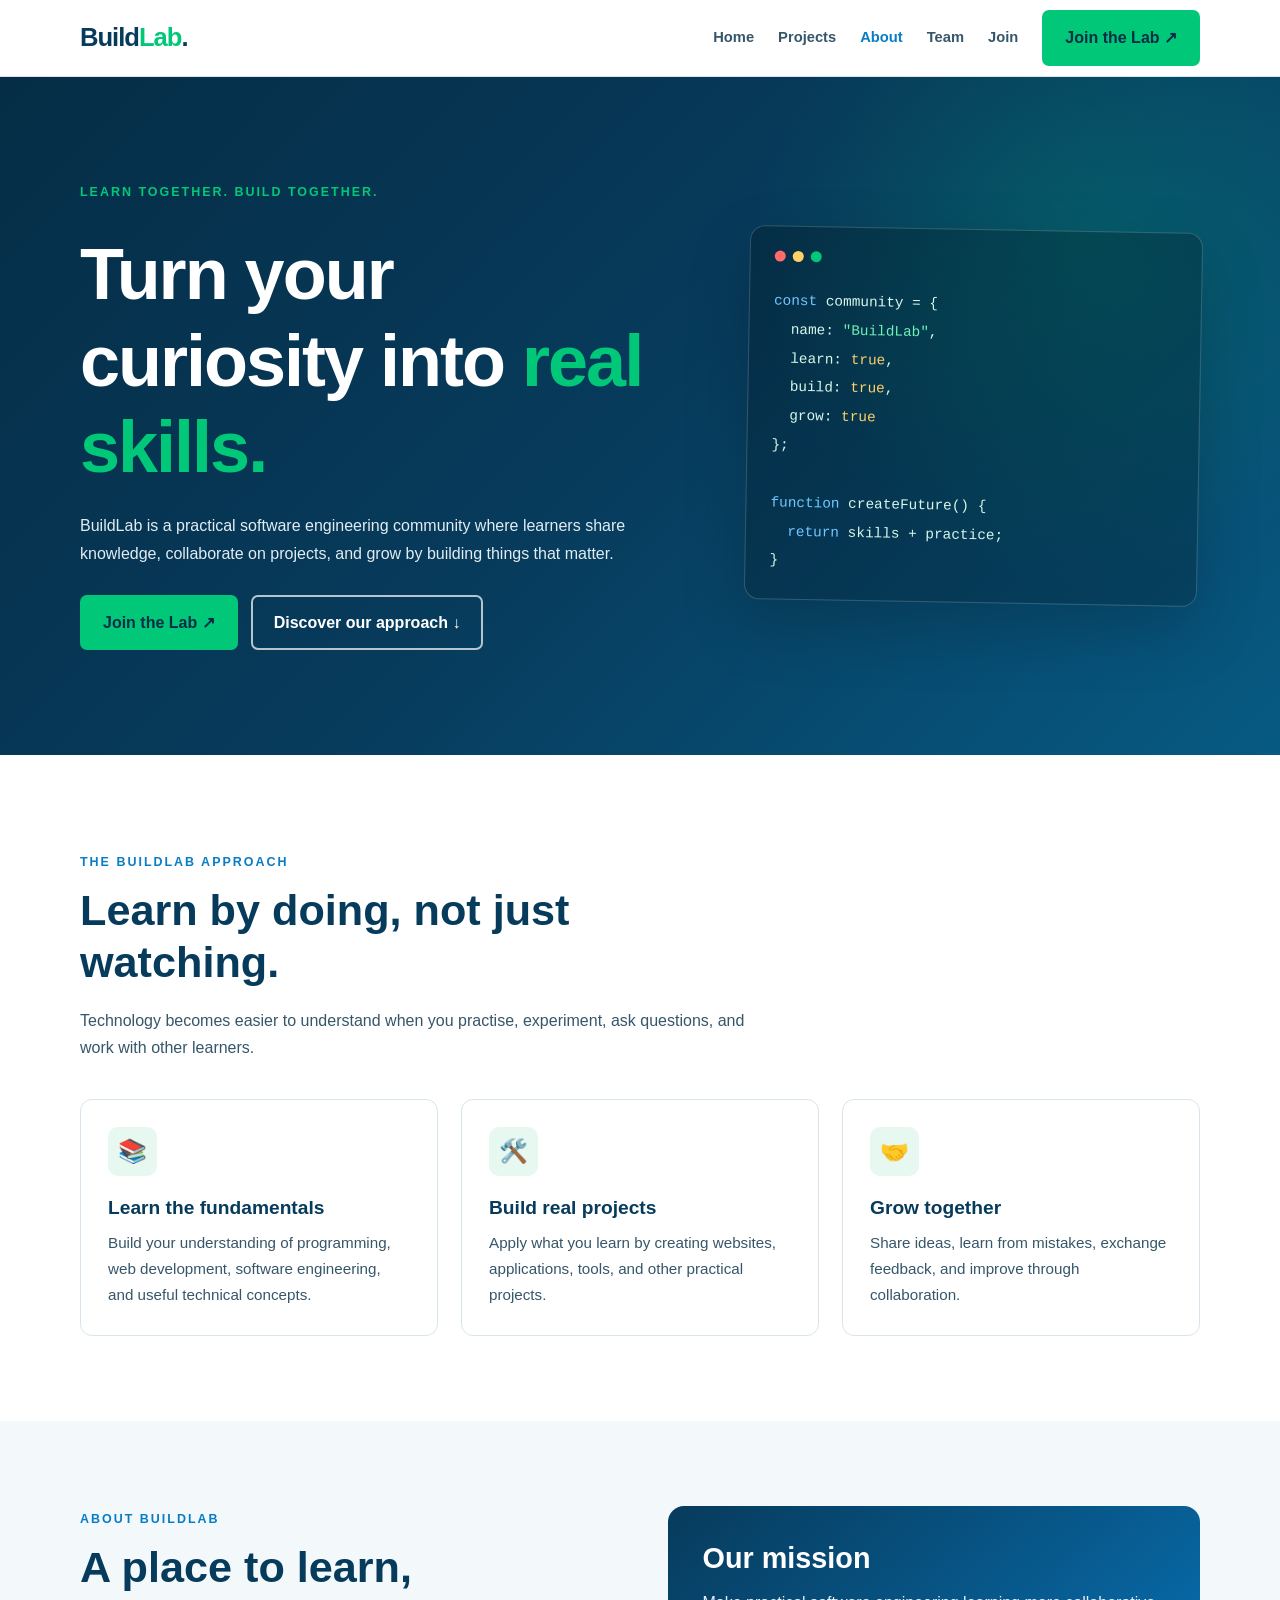
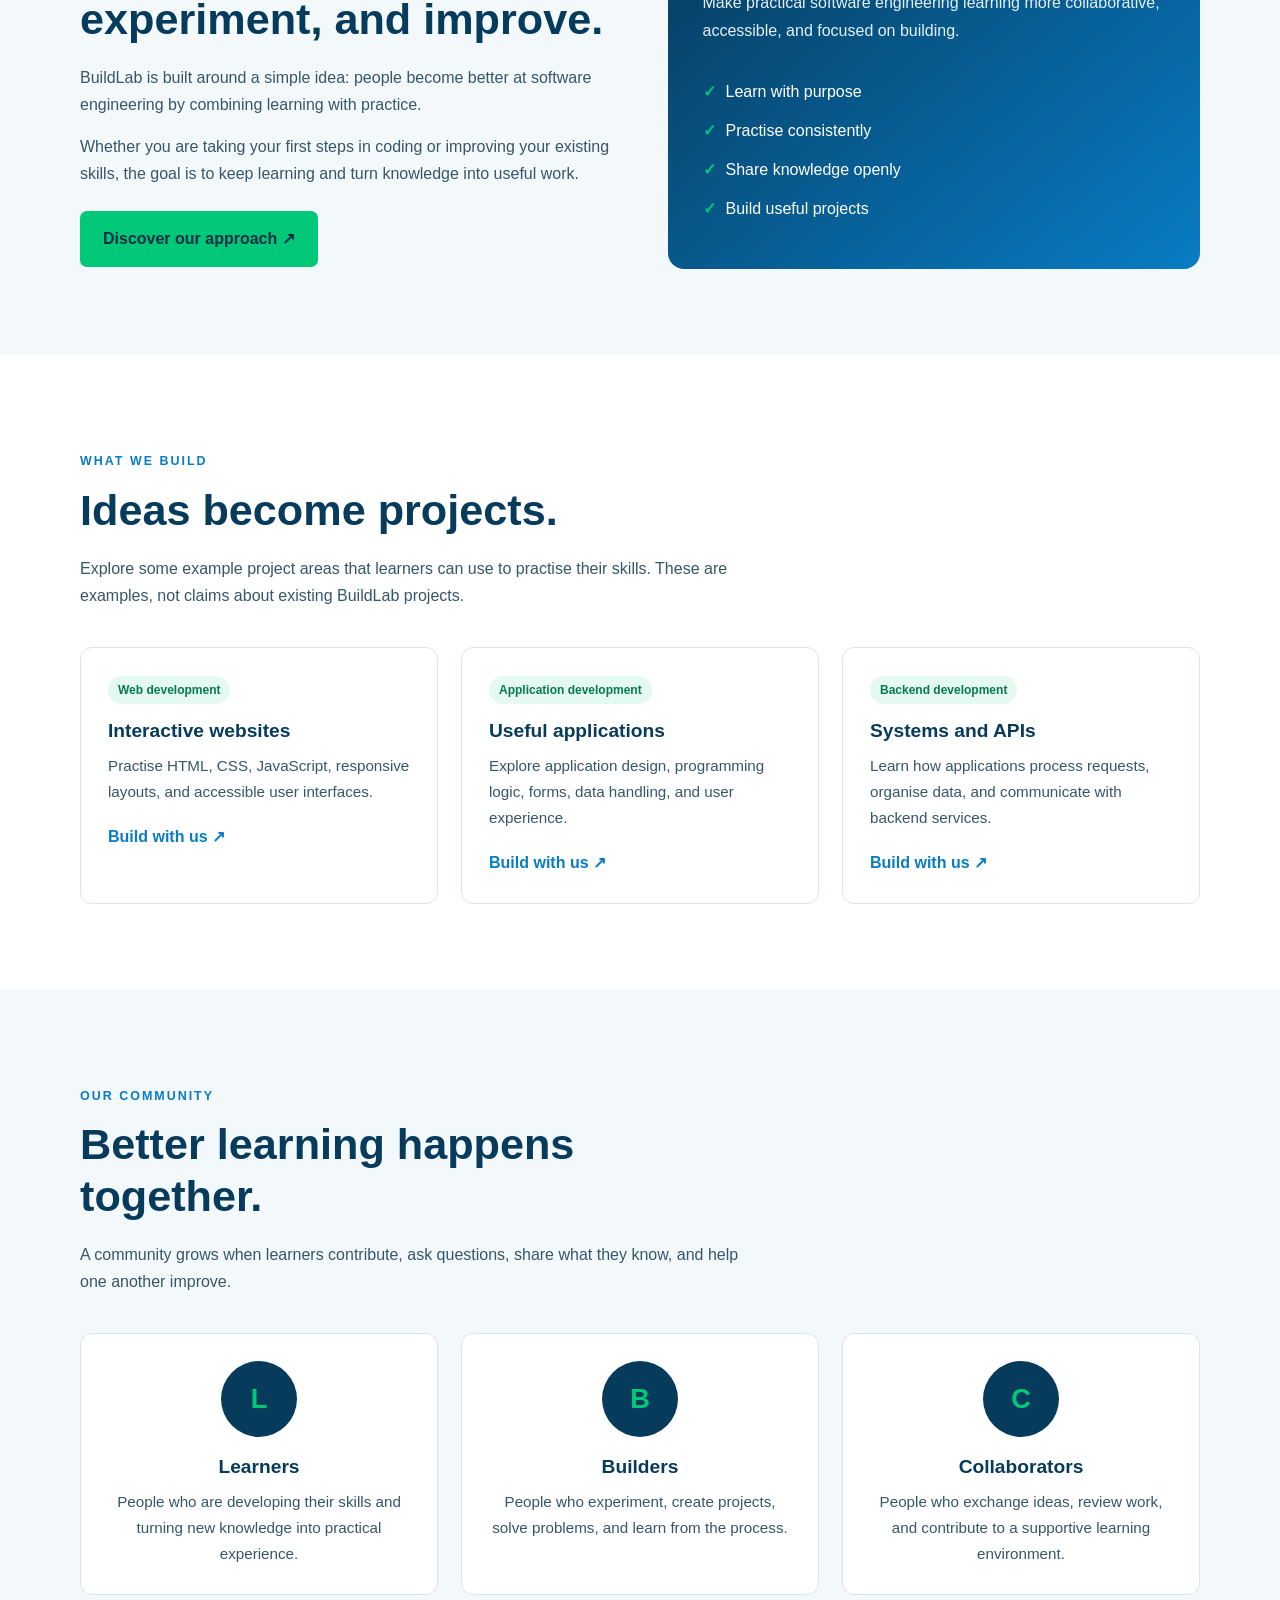
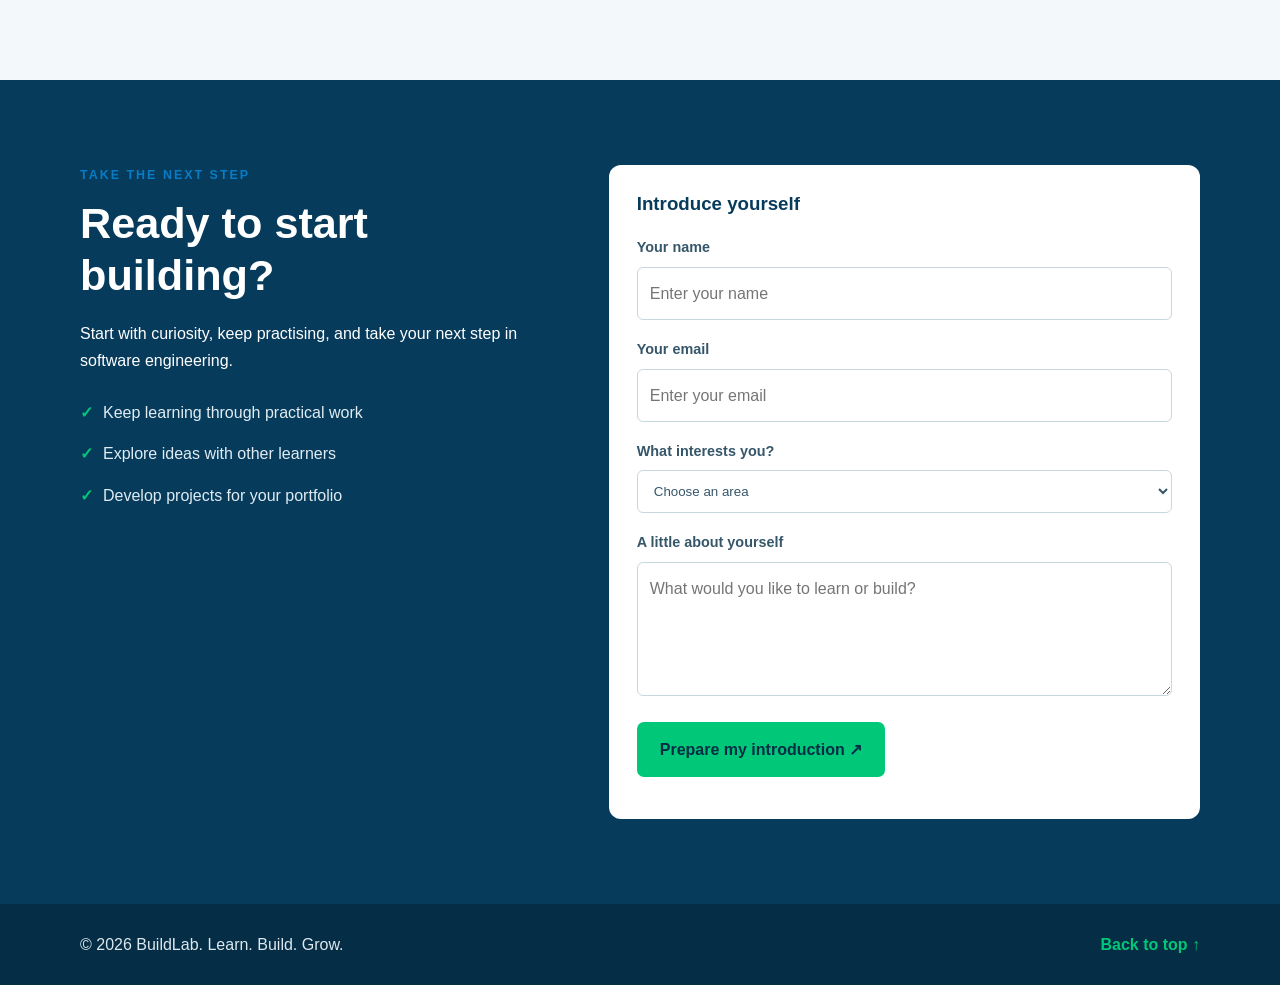
==== commit e9e3536a: "Integrate contributor About and Join pages Preserve About work from commits 914b073 and 2fe76db, and" ====
--- a/about.html
+++ b/about.html
@@ -1,34 +1,368 @@
-<!doctype html>
+<!DOCTYPE html>
 <html lang="en">
 <head>
-  <meta charset="utf-8"><meta name="viewport" content="width=device-width, initial-scale=1">
-  <meta name="description" content="Discover why BuildLab exists and how our software engineering community learns by building together.">
-  <title>About | BuildLab</title>
-  <link rel="preconnect" href="https://fonts.googleapis.com"><link rel="preconnect" href="https://fonts.gstatic.com" crossorigin>
-  <link href="https://fonts.googleapis.com/css2?family=DM+Sans:wght@400;500;600;700&family=Manrope:wght@400;500;600;700&display=swap" rel="stylesheet">
-  <link rel="stylesheet" href="css/style.css"><script src="js/script.js" defer></script>
+  <meta charset="UTF-8">
+  <meta name="viewport" content="width=device-width, initial-scale=1.0">
+  <meta name="description" content="BuildLab is a community where people learn software engineering, collaborate, and build real projects.">
+  <title>BuildLab — Learn. Build. Grow.</title>
+
+  <link rel="stylesheet" href="css/style.css">
+  <link rel="stylesheet" href="css/about-contributor.css">
 </head>
-<body class="bl-page about-page">
-  <a class="skip-link" href="#main-content">Skip to content</a>
-  <header class="bl-header"><div class="bl-container bl-header__inner">
-    <a class="bl-logo" href="index.html" aria-label="BuildLab home"><img src="assets/images/BUILD LAB LOGO.png" alt="BuildLab"></a>
-    <button class="bl-menu-toggle" type="button" aria-expanded="false" aria-controls="primary-navigation"><span class="sr-only">Open navigation</span><span></span><span></span><span></span></button>
-    <nav class="bl-nav" id="primary-navigation" aria-label="Primary navigation"><a class="bl-nav__link" href="index.html">Home</a><a class="bl-nav__link is-active" href="about.html" aria-current="page">About</a><a class="bl-nav__link" href="projects.html">Projects</a><a class="bl-nav__link" href="team.html">Team</a><a class="bl-nav__link" href="join.html">Join</a><a class="bl-button bl-button--nav" href="join.html">Sign In</a></nav>
-  </div></header>
-  <main id="main-content">
-    <section class="bl-page-hero bl-section"><div class="bl-container bl-page-hero__grid">
-      <div><p class="bl-kicker">About BuildLab</p><h1>A place for people<br>who make things.</h1><p class="bl-page-hero__lead">We are a practical software engineering community built around a simple belief: people grow faster when learning is shared and the work is real.</p></div>
-      <div class="bl-blueprint bl-blueprint--about" aria-hidden="true"><span class="bl-blueprint__code">BL / ABOUT</span><div class="bl-blueprint__word">WHY</div><i></i><i></i></div>
-    </div></section>
-    <div class="bl-principles"><div class="bl-container bl-principles__inner"><span>Curiosity first</span><i></i><span>Practice over theory</span><i></i><span>Progress in public</span></div></div>
-    <section class="bl-section"><div class="bl-container bl-split-heading"><div><p class="bl-kicker">Why we exist</p><h2>Talent is everywhere.<br>Opportunity to practise<br>is not.</h2></div><div><p>BuildLab closes the gap between learning concepts and becoming a confident builder. Members work with peers, make decisions, receive useful feedback, and ship things that matter.</p><a class="bl-text-link" href="join.html">Find your place in the lab <span aria-hidden="true">↗</span></a></div></div></section>
-    <section class="bl-section bl-section--tint"><div class="bl-container"><p class="bl-kicker">How we work</p><div class="bl-number-grid">
-      <article><span>01</span><h3>Learn openly</h3><p>Share questions, discoveries, mistakes, and the thinking behind each solution.</p></article>
-      <article><span>02</span><h3>Build deliberately</h3><p>Use real constraints and thoughtful collaboration to turn ideas into useful products.</p></article>
-      <article><span>03</span><h3>Grow together</h3><p>Give honest feedback, celebrate progress, and make room for the next builder.</p></article>
-    </div></div></section>
-    <section class="bl-section"><div class="bl-container bl-manifesto"><p class="bl-kicker">Our belief</p><blockquote>“The best way to become a better builder is to keep building—with people who care about the work.”</blockquote><div><span>Learn together.</span><span>Build together.</span><span>Ship together.</span></div></div></section>
-    <section class="bl-cta-band"><div class="bl-container"><p class="bl-kicker">Ready to make something real?</p><h2>Bring your curiosity.<br>We’ll bring the community.</h2><a class="bl-button bl-button--primary" href="join.html">Join the lab <span aria-hidden="true">↗</span></a></div></section>
+
+<body>
+
+  <!-- NAVIGATION -->
+  <header>
+    <div class="container navbar">
+      <a href="index.html" class="logo" aria-label="BuildLab home">
+        Build<span>Lab</span>.
+      </a>
+
+      <button
+        class="menu-toggle"
+        id="menu-toggle"
+        aria-label="Open navigation"
+        aria-expanded="false"
+        aria-controls="main-navigation"
+        type="button">
+        ☰
+      </button>
+
+      <nav class="nav-links" id="main-navigation" aria-label="Main navigation">
+        <a href="index.html">Home</a>
+        <a href="projects.html">Projects</a>
+        <a href="#about" class="active" aria-current="page">About</a>
+        <a href="team.html">Team</a>
+        <a href="join.html">Join</a>
+        <a href="join.html" class="btn btn-primary">Join the Lab ↗</a>
+      </nav>
+    </div>
+  </header>
+
+  <main>
+
+    <!-- HOME SECTION -->
+    <section class="hero" id="home">
+      <div class="container hero-grid">
+
+        <div>
+          <p class="eyebrow">Learn together. Build together.</p>
+
+          <h1>
+            Turn your curiosity into
+            <span>real skills.</span>
+          </h1>
+
+          <p>
+            BuildLab is a practical software engineering community
+            where learners share knowledge, collaborate on projects,
+            and grow by building things that matter.
+          </p>
+
+          <div class="hero-actions">
+            <a href="#join" class="btn btn-primary">
+              Join the Lab ↗
+            </a>
+
+            <a href="#about" class="btn btn-secondary">
+              Discover our approach ↓
+            </a>
+          </div>
+        </div>
+
+        <div class="code-card" aria-label="Example code illustration">
+          <div class="code-top">
+            <span class="dot"></span>
+            <span class="dot"></span>
+            <span class="dot"></span>
+          </div>
+
+          <pre><span class="code-blue">const</span> community = {
+  name: <span class="code-green">"BuildLab"</span>,
+  learn: <span class="code-yellow">true</span>,
+  build: <span class="code-yellow">true</span>,
+  grow: <span class="code-yellow">true</span>
+};
+
+<span class="code-blue">function</span> createFuture() {
+  <span class="code-blue">return</span> skills + practice;
+}</pre>
+        </div>
+
+      </div>
+    </section>
+
+    <!-- APPROACH SECTION -->
+    <section id="approach">
+      <div class="container">
+
+        <div class="section-heading">
+          <p class="eyebrow">The BuildLab approach</p>
+          <h2>Learn by doing, not just watching.</h2>
+          <p>
+            Technology becomes easier to understand when you practise,
+            experiment, ask questions, and work with other learners.
+          </p>
+        </div>
+
+        <div class="cards">
+
+          <article class="card">
+            <div class="card-icon">📚</div>
+            <h3>Learn the fundamentals</h3>
+            <p>
+              Build your understanding of programming, web development,
+              software engineering, and useful technical concepts.
+            </p>
+          </article>
+
+          <article class="card">
+            <div class="card-icon">🛠️</div>
+            <h3>Build real projects</h3>
+            <p>
+              Apply what you learn by creating websites, applications,
+              tools, and other practical projects.
+            </p>
+          </article>
+
+          <article class="card">
+            <div class="card-icon">🤝</div>
+            <h3>Grow together</h3>
+            <p>
+              Share ideas, learn from mistakes, exchange feedback,
+              and improve through collaboration.
+            </p>
+          </article>
+
+        </div>
+      </div>
+    </section>
+
+    <!-- ABOUT SECTION -->
+    <section class="about" id="about">
+      <div class="container about-grid">
+
+        <div>
+          <p class="eyebrow">About BuildLab</p>
+          <h2>A place to learn, experiment, and improve.</h2>
+
+          <p>
+            BuildLab is built around a simple idea: people become better
+            at software engineering by combining learning with practice.
+          </p>
+
+          <p style="margin-top: 15px;">
+            Whether you are taking your first steps in coding or
+            improving your existing skills, the goal is to keep learning
+            and turn knowledge into useful work.
+          </p>
+
+          <a href="#approach" class="btn btn-primary" style="margin-top: 24px;">
+            Discover our approach ↗
+          </a>
+        </div>
+
+        <div class="about-panel">
+          <h3>Our mission</h3>
+          <p>
+            Make practical software engineering learning more
+            collaborative, accessible, and focused on building.
+          </p>
+
+          <ul class="about-points">
+            <li>Learn with purpose</li>
+            <li>Practise consistently</li>
+            <li>Share knowledge openly</li>
+            <li>Build useful projects</li>
+          </ul>
+        </div>
+
+      </div>
+    </section>
+
+    <!-- PROJECTS SECTION -->
+    <section class="projects" id="projects">
+      <div class="container">
+
+        <div class="section-heading">
+          <p class="eyebrow">What we build</p>
+          <h2>Ideas become projects.</h2>
+          <p>
+            Explore some example project areas that learners can use
+            to practise their skills. These are examples, not claims
+            about existing BuildLab projects.
+          </p>
+        </div>
+
+        <div class="cards">
+
+          <article class="card">
+            <span class="project-label">Web development</span>
+            <h3>Interactive websites</h3>
+            <p>
+              Practise HTML, CSS, JavaScript, responsive layouts,
+              and accessible user interfaces.
+            </p>
+            <a href="#join" class="text-link">Build with us ↗</a>
+          </article>
+
+          <article class="card">
+            <span class="project-label">Application development</span>
+            <h3>Useful applications</h3>
+            <p>
+              Explore application design, programming logic,
+              forms, data handling, and user experience.
+            </p>
+            <a href="#join" class="text-link">Build with us ↗</a>
+          </article>
+
+          <article class="card">
+            <span class="project-label">Backend development</span>
+            <h3>Systems and APIs</h3>
+            <p>
+              Learn how applications process requests, organise
+              data, and communicate with backend services.
+            </p>
+            <a href="#join" class="text-link">Build with us ↗</a>
+          </article>
+
+        </div>
+      </div>
+    </section>
+
+    <!-- TEAM SECTION -->
+    <section class="team" id="team">
+      <div class="container">
+
+        <div class="section-heading">
+          <p class="eyebrow">Our community</p>
+          <h2>Better learning happens together.</h2>
+          <p>
+            A community grows when learners contribute, ask questions,
+            share what they know, and help one another improve.
+          </p>
+        </div>
+
+        <div class="cards">
+
+          <article class="card team-card">
+            <div class="team-avatar">L</div>
+            <h3>Learners</h3>
+            <p>
+              People who are developing their skills and turning
+              new knowledge into practical experience.
+            </p>
+          </article>
+
+          <article class="card team-card">
+            <div class="team-avatar">B</div>
+            <h3>Builders</h3>
+            <p>
+              People who experiment, create projects, solve problems,
+              and learn from the process.
+            </p>
+          </article>
+
+          <article class="card team-card">
+            <div class="team-avatar">C</div>
+            <h3>Collaborators</h3>
+            <p>
+              People who exchange ideas, review work, and contribute
+              to a supportive learning environment.
+            </p>
+          </article>
+
+        </div>
+      </div>
+    </section>
+
+    <!-- JOIN SECTION -->
+    <section class="join" id="join">
+      <div class="container join-layout">
+
+        <div>
+          <p class="eyebrow">Take the next step</p>
+          <h2>Ready to start building?</h2>
+
+          <p>
+            Start with curiosity, keep practising, and take your
+            next step in software engineering.
+          </p>
+
+          <ul class="join-benefits">
+            <li>Keep learning through practical work</li>
+            <li>Explore ideas with other learners</li>
+            <li>Develop projects for your portfolio</li>
+          </ul>
+        </div>
+
+        <form class="join-form" id="join-form">
+          <h3>Introduce yourself</h3>
+
+          <div class="form-group">
+            <label for="name">Your name</label>
+            <input
+              type="text"
+              id="name"
+              name="name"
+              placeholder="Enter your name"
+              required>
+          </div>
+
+          <div class="form-group">
+            <label for="email">Your email</label>
+            <input
+              type="email"
+              id="email"
+              name="email"
+              placeholder="Enter your email"
+              required>
+          </div>
+
+          <div class="form-group">
+            <label for="interest">What interests you?</label>
+            <select id="interest" name="interest" required>
+              <option value="">Choose an area</option>
+              <option value="Web development">Web development</option>
+              <option value="App development">App development</option>
+              <option value="Backend development">Backend development</option>
+              <option value="Software engineering">Software engineering</option>
+              <option value="Other">Other</option>
+            </select>
+          </div>
+
+          <div class="form-group">
+            <label for="message">A little about yourself</label>
+            <textarea
+              id="message"
+              name="message"
+              rows="4"
+              placeholder="What would you like to learn or build?"></textarea>
+          </div>
+
+          <button type="submit" class="btn btn-primary">
+            Prepare my introduction ↗
+          </button>
+
+          <p class="form-message" id="form-message" role="status"></p>
+        </form>
+
+      </div>
+    </section>
+
   </main>
-  <footer class="bl-footer"><div class="bl-container bl-footer__grid"><div class="bl-footer__brand"><img src="assets/images/BUILD LAB LOGO.png" alt="BuildLab"><p>A practical community for people who make software.</p></div><div class="bl-footer__links"><p class="bl-footer__label">Explore</p><a href="index.html">Home</a><a href="about.html">About</a><a href="projects.html">Projects</a><a href="team.html">Team</a><a href="join.html">Join</a></div><div class="bl-footer__cta"><p class="bl-footer__label">Have an idea worth building?</p><a href="join.html">Bring it to the lab <span aria-hidden="true">↗</span></a></div></div><div class="bl-container bl-footer__bottom"><span>© 2026 BuildLab.</span><span>Learn Together. Build Together.</span></div></footer>
-</body></html>
+
+  <!-- FOOTER -->
+  <footer>
+    <div class="container footer-content">
+      <p>© <span id="footer-year"></span> BuildLab. Learn. Build. Grow.</p>
+      <a href="#home">Back to top ↑</a>
+    </div>
+  </footer>
+
+  <script src="js/script.js" defer></script>
+  <script src="js/about-contributor.js" defer></script>
+
+</body>
+</html>
--- a/css/style.css
+++ b/css/style.css
@@ -1,1727 +1,1130 @@
-/* =========================
-   1. RESET AND VARIABLES
-========================= */
-
-:root {
-    --bg: #F3F7FC;
-    --surface: #FFFFFF;
-    --purple: #2378CC;
-    --violet: #155E9B;
-    --blue: #2378CC;
-    --pink: #22C55E;
-    --text: #153B5C;
-    --muted: #637789;
-    --border: rgba(21, 59, 92, 0.16);
-}
-
-* {
-    margin: 0;
-    padding: 0;
-    box-sizing: border-box;
-}
-
-html {
-    scroll-behavior: smooth;
-}
-
-body {
-    background: var(--bg);
-    color: var(--text);
-    font-family: Arial, sans-serif;
-    overflow-x: hidden;
-}
-
-a {
-    color: inherit;
-    text-decoration: none;
-}
-
-button,
-a {
-    -webkit-tap-highlight-color: transparent;
-}
-
-/* =========================
-   2. NAVIGATION
-========================= */
-
-.navbar {
-    width: 100%;
-    min-height: 82px;
-    padding: 20px 7%;
+    :root {
+      --navy: #073B5C;
+      --navy-dark: #052D46;
+      --blue: #087CC5;
+      --green: #00C878;
+      --white: #FFFFFF;
+      --ink: #36566A;
+      --light: #F3F8FB;
+      --line: #D8E5EC;
+      --container: 1120px;
+      --color-navy: #123b63;
+      --color-blue: #1976d2;
+      --color-green: #22c55e;
+      --color-white: #ffffff;
+      --color-muted: #586b7b;
+      --color-surface: #f4f8fc;
+      --color-border: #dce6ef;
+      color-scheme: light;
+    }
+
+    * {
+      margin: 0;
+      padding: 0;
+      box-sizing: border-box;
+      scroll-behavior: smooth;
+    }
+
+    body {
+      font-family: Arial, Helvetica, sans-serif;
+      color: var(--ink);
+      background: var(--white);
+      line-height: 1.7;
+    }
+
+    .page-shell {
+      display: flex;
+      min-height: 100vh;
+      min-height: 100svh;
+      flex-direction: column;
+    }
+
+    a {
+      text-decoration: none;
+      color: inherit;
+    }
+
+    a:focus-visible {
+      outline: 3px solid var(--color-green);
+      outline-offset: 4px;
+    }
+
+    button,
+    input,
+    textarea {
+      font: inherit;
+    }
+
+    button,
+    a {
+      -webkit-tap-highlight-color: transparent;
+    }
+
+    .container {
+      width: min(92%, var(--container));
+      margin: auto;
+    }
+
+    section {
+      padding: 85px 0;
+      scroll-margin-top: 85px;
+    }
+
+    .eyebrow {
+      color: var(--blue);
+      font-size: 0.78rem;
+      font-weight: 800;
+      letter-spacing: 2px;
+      text-transform: uppercase;
+      margin-bottom: 12px;
+    }
+
+    h1, h2, h3 {
+      color: var(--navy);
+      line-height: 1.2;
+    }
+
+    h2 {
+      font-size: clamp(1.9rem, 4vw, 2.7rem);
+      margin-bottom: 18px;
+    }
+
+    .section-heading {
+      max-width: 680px;
+      margin-bottom: 38px;
+    }
+
+    .section-heading p {
+      margin-top: 12px;
+    }
+
+    .btn {
+      display: inline-flex;
+      align-items: center;
+      justify-content: center;
+      gap: 8px;
+      border: 2px solid transparent;
+      border-radius: 7px;
+      padding: 12px 21px;
+      font-weight: 700;
+      cursor: pointer;
+      transition: 0.25s ease;
+    }
+
+    .btn-primary {
+      background: var(--green);
+      color: var(--navy-dark);
+    }
+
+    .btn-primary:hover {
+      background: #00E08A;
+      transform: translateY(-2px);
+    }
+
+    .btn-secondary {
+      border-color: rgba(255,255,255,0.7);
+      color: var(--white);
+      background: transparent;
+    }
+
+    .btn-secondary:hover {
+      background: var(--white);
+      color: var(--navy);
+    }
+
+    /* NAVIGATION */
+
+    header {
+      position: sticky;
+      top: 0;
+      z-index: 1000;
+      background: var(--white);
+      border-bottom: 1px solid var(--line);
+    }
+
+    .navbar {
+      min-height: 76px;
+      display: flex;
+      align-items: center;
+      justify-content: space-between;
+      gap: 20px;
+    }
+
+    .logo {
+      font-size: 1.6rem;
+      font-weight: 900;
+      letter-spacing: -1px;
+      color: var(--navy);
+      white-space: nowrap;
+    }
+
+    .logo span {
+      color: var(--green);
+    }
+
+    .nav-links {
+      display: flex;
+      align-items: center;
+      gap: 24px;
+    }
+
+    .nav-links a:not(.btn) {
+      font-size: 0.92rem;
+      font-weight: 700;
+      transition: color 0.2s;
+    }
+
+    .nav-links a:not(.btn):hover,
+    .nav-links a.active {
+      color: var(--blue);
+    }
+
+    .menu-toggle {
+      display: none;
+      border: 1px solid var(--line);
+      background: var(--white);
+      color: var(--navy);
+      border-radius: 6px;
+      padding: 7px 12px;
+      font-size: 1.4rem;
+      cursor: pointer;
+    }
+
+    /* HOME */
+
+    .hero {
+      color: var(--white);
+      background:
+        radial-gradient(circle at 85% 25%, rgba(0,200,120,0.18), transparent 28%),
+        linear-gradient(135deg, var(--navy-dark), var(--navy), #075A83);
+      padding: 105px 0;
+      overflow: hidden;
+    }
+
+    .hero-grid {
+      display: grid;
+      grid-template-columns: 1.15fr 0.85fr;
+      align-items: center;
+      gap: 55px;
+    }
+
+    .hero .eyebrow {
+      color: var(--green);
+    }
+
+    .hero h1 {
+      color: var(--white);
+      font-size: clamp(2.5rem, 6vw, 4.5rem);
+      letter-spacing: -2px;
+      margin-bottom: 22px;
+    }
+
+    .hero h1 span {
+      color: var(--green);
+    }
+
+    .hero p {
+      color: #E1EDF3;
+      max-width: 570px;
+      margin-bottom: 28px;
+    }
+
+    .hero-actions {
+      display: flex;
+      flex-wrap: wrap;
+      gap: 13px;
+    }
+
+    .code-card {
+      border: 1px solid rgba(255,255,255,0.18);
+      background: rgba(0,0,0,0.22);
+      border-radius: 15px;
+      padding: 24px;
+      box-shadow: 0 25px 65px rgba(0,0,0,0.18);
+      transform: rotate(1deg);
+    }
+
+    .code-top {
+      display: flex;
+      gap: 7px;
+      margin-bottom: 25px;
+    }
+
+    .dot {
+      height: 11px;
+      width: 11px;
+      border-radius: 50%;
+      background: #FF6B6B;
+    }
+
+    .dot:nth-child(2) { background: #FFD166; }
+    .dot:nth-child(3) { background: var(--green); }
+
+    .code-card pre {
+      white-space: pre-wrap;
+      overflow-wrap: anywhere;
+      color: #D8F7EA;
+      font: 0.9rem/2 monospace;
+    }
+
+    .code-card .code-blue { color: #72C7FF; }
+    .code-card .code-green { color: #6EF0B5; }
+    .code-card .code-yellow { color: #FFD166; }
+
+    /* GENERAL CARDS */
+
+    .cards {
+      display: grid;
+      grid-template-columns: repeat(3, minmax(0, 1fr));
+      gap: 23px;
+    }
+
+    .card {
+      padding: 27px;
+      background: var(--white);
+      border: 1px solid var(--line);
+      border-radius: 12px;
+      transition: transform 0.25s, box-shadow 0.25s;
+    }
+
+    .card:hover {
+      transform: translateY(-5px);
+      box-shadow: 0 14px 35px rgba(7,59,92,0.09);
+    }
+
+    .placeholder-content {
+      width: min(100%, 48rem);
+      justify-self: center;
+      padding: clamp(2rem, 6vw, 4rem);
+      border: 1px solid var(--color-border);
+      border-radius: 1.25rem;
+      background-color: var(--color-surface);
+    }
+
+    .placeholder-content h1 {
+      font-size: clamp(2.25rem, 5vw, 3.5rem);
+    }
+
+    .placeholder-content p:last-child {
+      margin: 0;
+      color: var(--color-muted);
+      font-size: 1.05rem;
+    }
+
+.join-shell {
+  color: var(--color-navy);
+  font-family: "DM Sans", system-ui, sans-serif;
+}
+
+.join-width {
+  width: min(100% - 3rem, 75rem);
+  margin-inline: auto;
+}
+
+.join-header {
+  position: relative;
+  z-index: 2;
+  background-color: var(--color-white);
+}
+
+.join-header-inner {
+  display: flex;
+  min-height: 5.4375rem;
+  align-items: center;
+  justify-content: space-between;
+  gap: 2rem;
+}
+
+.join-brand {
+  display: inline-flex;
+  flex: 0 0 auto;
+  width: 9.5rem;
+  height: 3.75rem;
+}
+
+.join-brand img {
+  display: block;
+  width: 100%;
+  height: 100%;
+  object-fit: cover;
+  object-position: center;
+}
+
+.join-nav {
+  display: flex;
+  align-items: center;
+  gap: clamp(1rem, 2vw, 1.75rem);
+}
+
+.join-nav a,
+.join-footer-explore a {
+  color: var(--color-navy);
+  font-size: 0.875rem;
+  font-weight: 600;
+  text-decoration: none;
+}
+
+.join-nav a {
+  padding-block: 0.6rem;
+}
+
+.join-nav a[aria-current="page"] {
+  border-bottom: 2px solid var(--color-green);
+}
+
+.join-nav a:hover,
+.join-footer-explore a:hover {
+  color: var(--color-blue);
+}
+
+.join-menu-toggle {
+  display: none;
+}
+
+.join-main {
+  flex: 1 0 auto;
+}
+
+.join-page {
+  padding-block: 6.75rem 8.125rem;
+  background-color: var(--color-navy);
+}
+
+.join-grid {
+  display: grid;
+  grid-template-columns: minmax(0, 1.087fr) minmax(0, 1fr);
+  align-items: center;
+  gap: clamp(3rem, 6.95vw, 6.25rem);
+}
+
+.join-copy {
+  align-self: start;
+  color: var(--color-white);
+}
+
+.join-eyebrow,
+.application-heading > p {
+  margin: 0;
+  font-size: 0.75rem;
+  font-weight: 700;
+  line-height: 1.5;
+  letter-spacing: 0.16em;
+  text-transform: uppercase;
+}
+
+.join-eyebrow {
+  margin-bottom: 1.25rem;
+  color: var(--color-green);
+}
+
+.join-copy h1 {
+  margin: 0;
+  color: var(--color-white);
+  font-family: "Space Grotesk", "DM Sans", sans-serif;
+  font-size: clamp(3.25rem, 5.7vw, 5.125rem);
+  font-weight: 600;
+  letter-spacing: -0.07em;
+  line-height: 0.92;
+}
+
+.join-intro {
+  max-width: 35rem;
+  margin: 1.75rem 0 0;
+  color: var(--color-white);
+  font-size: 1.0625rem;
+  line-height: 1.75;
+}
+
+.join-steps {
+  margin: 2.8125rem 0 0;
+  padding: 0;
+  list-style: none;
+}
+
+.join-steps li {
+  display: grid;
+  grid-template-columns: 3.25rem 1fr;
+  align-items: center;
+  gap: 0;
+  min-height: 3.625rem;
+  padding-block: 1.125rem;
+  border-top: 1px solid rgb(255 255 255 / 14%);
+}
+
+.join-steps li:last-child {
+  border-bottom: 1px solid rgb(255 255 255 / 14%);
+}
+
+.join-steps li > span {
+  color: var(--color-green);
+  font-size: 0.75rem;
+  font-weight: 700;
+}
+
+.join-steps p {
+  margin: 0;
+  color: var(--color-white);
+  font-size: 0.875rem;
+  line-height: 1.5;
+}
+
+.join-card {
+  padding: 3.25rem;
+  background-color: var(--color-white);
+  box-shadow: 14px 14px 0 var(--color-green);
+}
+
+.application-form {
+  display: grid;
+  gap: 1.375rem;
+  margin: 0;
+}
+
+.application-heading {
+  margin-bottom: 0.5rem;
+  padding-top: 0.45rem;
+}
+
+.application-heading > p {
+  margin-bottom: 0.9375rem;
+  color: var(--color-blue);
+  font-size: 0.625rem;
+  letter-spacing: 0.12em;
+  line-height: 1.333;
+}
+
+.application-heading h2 {
+  margin: 0;
+  color: var(--color-navy);
+  font-family: "Space Grotesk", "DM Sans", sans-serif;
+  font-size: 2.375rem;
+  font-weight: 400;
+  letter-spacing: -0.045em;
+  line-height: 1.5;
+}
+
+.application-name-row {
+  display: grid;
+  grid-template-columns: repeat(2, minmax(0, 1fr));
+  gap: 1.125rem;
+}
+
+.application-field {
+  display: grid;
+  min-width: 0;
+  gap: 0.5625rem;
+}
+
+.application-field label {
+  color: var(--color-navy);
+  font-size: 0.75rem;
+  font-weight: 700;
+  line-height: 1.5;
+}
+
+.application-field input,
+.application-field select,
+.application-field textarea {
+  width: 100%;
+  min-width: 0;
+  padding: 0.8125rem 0;
+  border: 0;
+  border-bottom: 1px solid var(--color-border);
+  border-radius: 0;
+  background-color: transparent;
+  color: var(--color-navy);
+  font: inherit;
+  font-size: 0.9375rem;
+  line-height: 1.5;
+}
+
+.application-field select {
+  height: 2.9375rem;
+  min-height: 2.9375rem;
+  cursor: pointer;
+}
+
+.application-field textarea {
+  min-height: 7.3125rem;
+  resize: vertical;
+}
+
+.application-field input::placeholder,
+.application-field textarea::placeholder {
+  color: var(--color-muted);
+  opacity: 1;
+}
+
+.application-field select:invalid {
+  color: var(--color-muted);
+}
+
+.application-field input:focus-visible,
+.application-field select:focus-visible,
+.application-field textarea:focus-visible,
+.application-submit:focus-visible,
+.join-menu-toggle:focus-visible {
+  outline: 3px solid var(--color-green);
+  outline-offset: 3px;
+}
+
+.application-submit {
+  display: flex;
+  min-height: 3.375rem;
+  align-items: center;
+  justify-content: center;
+  gap: 0.875rem;
+  padding: 0 1.5rem;
+  border: 1px solid var(--color-blue);
+  border-radius: 0;
+  margin-top: 0.5rem;
+  background-color: var(--color-blue);
+  box-shadow: 6px 6px 0 var(--color-green);
+  color: var(--color-white);
+  cursor: pointer;
+  font: inherit;
+  font-size: 1rem;
+  font-weight: 700;
+  transition: background-color 150ms ease, box-shadow 150ms ease;
+}
+
+.application-submit:hover {
+  background-color: var(--color-navy);
+  box-shadow: 6px 6px 0 var(--color-green);
+}
+
+.application-feedback {
+  margin: 0;
+  color: var(--color-navy);
+  font-size: 0.8125rem;
+  line-height: 1.5;
+}
+
+.application-feedback:empty {
+  display: none;
+}
+
+.join-footer {
+  padding-block: 4.875rem 1.75rem;
+  background-color: var(--color-white);
+}
+
+.join-footer-main {
+  display: grid;
+  grid-template-columns: 1.15fr 0.85fr 1fr;
+  gap: 3rem;
+  padding-bottom: 4.75rem;
+}
+
+.join-footer-brand .join-brand {
+  margin-bottom: 0.5rem;
+}
+
+.join-footer-brand p,
+.join-footer-cta > p {
+  margin: 0;
+  color: var(--color-muted);
+  font-size: 0.8125rem;
+  line-height: 1.6;
+}
+
+.join-footer-brand p {
+  max-width: 18rem;
+}
+
+.join-footer-explore h2,
+.join-footer-cta > p {
+  margin: 0 0 1rem;
+  color: var(--color-green);
+  font-size: 0.6875rem;
+  font-weight: 700;
+  letter-spacing: 0.12em;
+  line-height: 1.5;
+  text-transform: uppercase;
+}
+
+.join-footer-explore nav {
+  display: grid;
+  justify-items: start;
+  gap: 0.625rem;
+}
+
+.join-footer-explore a {
+  font-size: 0.8125rem;
+  font-weight: 400;
+}
+
+.join-footer-cta > p {
+  color: var(--color-green);
+}
+
+.join-footer-cta > a {
+  display: inline-flex;
+  align-items: center;
+  gap: 0.5rem;
+  color: var(--color-navy);
+  font-family: "Space Grotesk", "DM Sans", sans-serif;
+  font-size: 1.375rem;
+  font-weight: 600;
+  text-decoration: none;
+}
+
+.join-footer-cta > a:hover {
+  color: var(--color-blue);
+}
+
+.join-footer-bottom {
+  display: flex;
+  align-items: center;
+  justify-content: space-between;
+  gap: 1rem;
+  padding-top: 1.5rem;
+  border-top: 1px solid var(--color-border);
+}
+
+.join-footer-bottom p {
+  margin: 0;
+  color: var(--color-navy);
+  font-size: 0.6875rem;
+}
+
+@media (max-width: 56rem) {
+  .join-width {
+    width: min(100% - 2.5rem, 75rem);
+  }
+
+  .join-header-inner {
+    min-height: 4.8125rem;
+  }
+
+  .join-brand {
+    width: 8.625rem;
+    height: 3.5rem;
+  }
+
+  .join-nav {
+    position: absolute;
+    top: 100%;
+    right: 1.25rem;
+    left: 1.25rem;
+    display: none;
+    align-items: stretch;
+    flex-direction: column;
+    gap: 0;
+    padding: 0.5rem 1rem;
+    border-top: 1px solid var(--color-border);
+    background-color: var(--color-white);
+    box-shadow: 0 0.75rem 1rem rgb(18 59 99 / 10%);
+  }
+
+  .join-nav.is-open {
     display: flex;
-    align-items: center;
-    justify-content: space-between;
-    gap: 25px;
-    position: relative;
-    z-index: 10;
-    border-bottom: 1px solid rgba(21, 59, 92, 0.10);
-}
-
-.logo {
-    display: flex;
-    align-items: center;
-    gap: 9px;
-    font-size: 23px;
-    font-weight: 700;
-    letter-spacing: -1px;
-}
-
-.logo-symbol {
-    color: var(--purple);
-    font-size: 32px;
-    text-shadow: 0 0 20px rgba(35, 120, 204, 0.25);
-}
-
-.nav-links {
-    display: flex;
-    align-items: center;
-    gap: 30px;
-}
-
-.nav-links a {
-    color: var(--muted);
-    font-size: 13px;
-    transition: color 0.3s ease;
-}
-
-.nav-links a:hover,
-.nav-links a.active {
-    color: var(--blue);
-}
-
-.nav-links a.active {
-    border-bottom: 2px solid var(--pink);
-    padding-bottom: 7px;
-}
-
-.nav-cta {
-    border: 1px solid var(--purple);
-    padding: 11px 20px;
-    border-radius: 30px;
-    font-size: 12px;
-    transition: 0.3s ease;
-}
-
-.nav-cta:hover {
-    background: var(--purple);
-    color: #FFFFFF;
-    box-shadow: 0 0 25px rgba(35, 120, 204, 0.2);
-}
-
-/* =========================
-   3. HERO LAYOUT
-========================= */
-
-.hero {
-    min-height: 620px;
-    position: relative;
-    isolation: isolate;
+  }
+
+  .join-nav a {
+    padding-block: 0.75rem;
+  }
+
+  .join-menu-toggle {
     display: grid;
+    width: 2.625rem;
+    height: 2.625rem;
+    align-content: center;
+    justify-items: center;
+    gap: 0.4375rem;
+    border: 1px solid var(--color-navy);
+    border-radius: 0;
+    background-color: var(--color-white);
+    cursor: pointer;
+  }
+
+  .join-menu-toggle span {
+    width: 1.375rem;
+    height: 1px;
+    background-color: var(--color-navy);
+  }
+
+  .join-grid {
+    grid-template-columns: 1fr;
+    gap: 4.5rem;
+  }
+
+  .join-card {
+    padding: 3.25rem;
+  }
+
+  .join-footer-main {
     grid-template-columns: 1fr 1fr;
-    align-items: center;
-    padding: 65px 7%;
-    gap: 30px;
-    overflow: hidden;
-}
-
-.hero::before {
-    content: "";
-    position: absolute;
-    inset: 0;
-    z-index: -2;
-    background:
-        radial-gradient(
-            ellipse at 75% 45%,
-            rgba(35, 120, 204, 0.12),
-            transparent 45%
-        ),
-        radial-gradient(
-            ellipse at 10% 80%,
-            rgba(34, 197, 94, 0.08),
-            transparent 40%
-        );
-}
-
-.hero-content {
-    position: relative;
-    z-index: 2;
-    max-width: 560px;
-}
-
-.eyebrow {
-    color: #2378CC;
-    font-size: 10px;
-    letter-spacing: 3px;
-    font-weight: bold;
-    margin-bottom: 27px;
-    display: flex;
-    align-items: center;
-    gap: 10px;
-}
-
-.status-dot {
-    width: 7px;
-    height: 7px;
-    border-radius: 50%;
-    background: #22C55E;
-    box-shadow: 0 0 14px rgba(34, 197, 94, 0.4);
-    animation: pulse 2s infinite;
-}
-
-.hero h1 {
-    font-size: clamp(42px, 5vw, 67px);
-    line-height: 1.08;
-    letter-spacing: -3px;
-    font-weight: 700;
-    color: #153B5C;
-}
-
-.hero h1 span {
-    background: linear-gradient(
-        100deg,
-        #2378CC,
-        #155E9B,
-        #22C55E
-    );
-    -webkit-background-clip: text;
-    background-clip: text;
-    color: transparent;
-}
-
-.hero-description {
-    color: var(--muted);
-    font-size: 15px;
-    line-height: 1.9;
-    margin-top: 25px;
-    max-width: 450px;
-}
-
-.hero-actions {
-    display: flex;
-    align-items: center;
-    flex-wrap: wrap;
-    gap: 22px;
-    margin-top: 30px;
-}
-
-.primary-btn {
-    display: inline-flex;
-    gap: 20px;
-    align-items: center;
-    background: linear-gradient(
-        100deg,
-        var(--violet),
-        var(--purple)
-    );
-    color: #FFFFFF;
-    border-radius: 30px;
-    padding: 15px 22px;
-    font-size: 12px;
-    font-weight: bold;
-    box-shadow: 0 0 30px rgba(35, 120, 204, 0.15);
-    transition: transform 0.3s, box-shadow 0.3s;
-}
-
-.primary-btn:hover {
-    transform: translateY(-3px);
-    box-shadow: 0 0 35px rgba(34, 197, 94, 0.22);
-}
-
-.secondary-btn {
-    display: flex;
-    align-items: center;
-    gap: 10px;
-    font-size: 12px;
-    color: #425C72;
-}
-
-.play-icon {
-    display: grid;
-    place-items: center;
-    width: 36px;
-    height: 36px;
-    border: 1px solid rgba(21, 59, 92, 0.3);
-    border-radius: 50%;
-    font-size: 10px;
-    transition: 0.3s;
-}
-
-.secondary-btn:hover .play-icon {
-    border-color: var(--pink);
-    color: var(--pink);
-}
-
-.hero-note {
-    display: flex;
-    align-items: center;
-    gap: 12px;
-    color: #637789;
-    font-size: 9px;
-    letter-spacing: 2px;
-    margin-top: 48px;
-}
-
-.note-line {
-    width: 32px;
-    height: 1px;
-    background: var(--pink);
-}
-
-/* =========================
-   4. ABSTRACT UNIVERSE
-========================= */
-
-.universe {
-    position: relative;
-    width: 100%;
-    max-width: 550px;
-    height: 450px;
-    justify-self: center;
-    perspective: 900px;
-}
-
-.portal {
-    position: absolute;
-    width: 220px;
-    height: 320px;
-    left: 50%;
-    top: 48%;
-    transform: translate(-50%, -50%) rotate(-7deg);
-    border: 2px solid rgba(35, 120, 204, 0.65);
-    border-radius: 50% 50% 15% 15%;
-    padding: 10px;
-    background: linear-gradient(
-        145deg,
-        rgba(35, 120, 204, 0.15),
-        rgba(34, 197, 94, 0.04)
-    );
-    box-shadow:
-        0 0 20px rgba(35, 120, 204, 0.18),
-        0 0 70px rgba(21, 94, 155, 0.12),
-        inset 0 0 35px rgba(35, 120, 204, 0.08);
-    animation: portal-float 5s ease-in-out infinite;
-}
-
-.portal-inner {
-    width: 100%;
-    height: 100%;
-    display: grid;
-    place-items: center;
-    border: 1px solid rgba(35, 120, 204, 0.4);
-    border-radius: inherit;
-    background:
-        radial-gradient(
-            ellipse at center,
-            rgba(35, 120, 204, 0.22),
-            rgba(34, 197, 94, 0.08) 45%,
-            transparent 75%
-        );
-    box-shadow: inset 0 0 45px rgba(35, 120, 204, 0.12);
-}
-
-.portal-symbol {
-    font-size: 85px;
-    color: #2378CC;
-    text-shadow:
-        0 0 15px rgba(35, 120, 204, 0.4),
-        0 0 45px rgba(34, 197, 94, 0.2);
-    animation: symbol-spin 18s linear infinite;
-}
-
-.orbit {
-    position: absolute;
-    left: 50%;
-    top: 48%;
-    border: 1px solid rgba(35, 120, 204, 0.4);
-    border-radius: 50%;
-    transform: translate(-50%, -50%) rotate(-25deg);
-}
-
-.orbit-one {
-    width: 390px;
-    height: 130px;
-    box-shadow: 0 0 15px rgba(35, 120, 204, 0.08);
-}
-
-.orbit-two {
-    width: 450px;
-    height: 200px;
-    transform: translate(-50%, -50%) rotate(45deg);
-    border-color: rgba(34, 197, 94, 0.35);
-}
-
-.planet {
-    position: absolute;
-    border-radius: 50%;
-}
-
-.planet-one {
-    width: 52px;
-    height: 52px;
-    left: 12%;
-    top: 20%;
-    background: radial-gradient(
-        circle at 30% 30%,
-        #93C5FD,
-        #2378CC 40%,
-        #155E9B 75%
-    );
-    box-shadow: 0 0 25px rgba(35, 120, 204, 0.2);
-    animation: planet-float 6s ease-in-out infinite;
-}
-
-.planet-two {
-    width: 23px;
-    height: 23px;
-    right: 12%;
-    bottom: 22%;
-    background: radial-gradient(circle at 30% 30%, #86EFAC, #22C55E);
-    box-shadow: 0 0 22px rgba(34, 197, 94, 0.25);
-    animation: planet-float 4s ease-in-out infinite reverse;
-}
-
-/* Floating interface cards */
-
-.floating-card {
-    position: absolute;
-    z-index: 3;
-    border: 1px solid var(--border);
-    border-radius: 14px;
-    background: rgba(255, 255, 255, 0.92);
-    backdrop-filter: blur(15px);
-    box-shadow: 0 15px 40px rgba(21, 59, 92, 0.08);
-}
-
-.code-card {
-    top: 16%;
-    left: 0;
-    padding: 18px;
-    display: flex;
+    row-gap: 2.75rem;
+  }
+}
+
+@media (max-width: 36rem) {
+  .join-width {
+    width: min(100% - 2rem, 75rem);
+  }
+
+  .join-grid {
+    gap: 4.5rem;
+  }
+
+  .join-page {
+    padding-block: 4.75rem 6rem;
+  }
+
+  .join-copy h1 {
+    font-size: 3.25rem;
+  }
+
+  .join-intro {
+    margin-top: 1.5rem;
+  }
+
+  .join-steps {
+    margin-top: 3.0625rem;
+  }
+
+  .join-steps li {
+    grid-template-columns: 3.25rem 1fr;
+  }
+
+  .join-card {
+    padding: 2.125rem 1.375rem;
+    box-shadow: 8px 8px 0 var(--color-green);
+  }
+
+  .placeholder-content {
+    padding: 1.5rem;
+  }
+
+  .application-name-row {
+    grid-template-columns: 1fr;
+  }
+
+  .join-footer {
+    padding-top: 3.875rem;
+  }
+
+  .join-footer-main {
+    grid-template-columns: 1fr;
+    gap: 2.75rem;
+    padding-bottom: 4.75rem;
+  }
+
+  .join-footer-bottom {
+    align-items: flex-start;
     flex-direction: column;
-    gap: 10px;
-    transform: rotate(-6deg);
-    animation: card-float 5s ease-in-out infinite;
-}
-
-.card-label {
-    color: #637789;
-    font-size: 8px;
-    letter-spacing: 2px;
-    margin-bottom: 5px;
-}
-
-.code-card code {
-    color: #2378CC;
-    font-size: 12px;
-}
-
-.code-card code:last-child {
-    color: #16A34A;
-}
-
-.vision-card {
-    right: 0;
-    bottom: 17%;
-    padding: 19px;
-    min-width: 180px;
-    transform: rotate(5deg);
-    animation: card-float 6s ease-in-out infinite reverse;
-}
-
-.vision-icon {
-    color: #2378CC;
-    font-size: 22px;
-}
-
-.vision-card p {
-    margin-top: 9px;
-    font-size: 12px;
-    color: var(--muted);
-}
-
-.vision-card strong {
-    color: #153B5C;
-}
-
-.universe-caption {
-    position: absolute;
-    bottom: 2%;
-    left: 50%;
-    transform: translateX(-50%);
-    display: flex;
-    align-items: center;
-    gap: 9px;
-    white-space: nowrap;
-    color: #637789;
-    font-size: 8px;
-    letter-spacing: 2px;
-}
-
-.universe-caption span {
-    width: 6px;
-    height: 6px;
-    border-radius: 50%;
-    background: #22C55E;
-    box-shadow: 0 0 12px rgba(34, 197, 94, 0.35);
-}
-
-.hero-bottom-glow {
-    position: absolute;
-    bottom: -170px;
-    left: 30%;
-    width: 500px;
-    height: 220px;
-    background: rgba(35, 120, 204, 0.1);
-    filter: blur(90px);
-    pointer-events: none;
-}
-
-/* =========================
-   5. ANIMATIONS
-========================= */
-
-@keyframes pulse {
-    0%, 100% {
-        opacity: 1;
-        transform: scale(1);
-    }
-
-    50% {
-        opacity: 0.5;
-        transform: scale(0.8);
-    }
-}
-
-@keyframes portal-float {
-    0%, 100% {
-        margin-top: 0;
-    }
-
-    50% {
-        margin-top: -12px;
-    }
-}
-
-@keyframes planet-float {
-    0%, 100% {
-        translate: 0 0;
-    }
-
-    50% {
-        translate: 0 -18px;
-    }
-}
-
-@keyframes card-float {
-    0%, 100% {
-        translate: 0 0;
-    }
-
-    50% {
-        translate: 0 -10px;
-    }
-}
-
-@keyframes symbol-spin {
-    from {
-        rotate: 0deg;
-    }
-
-    to {
-        rotate: 360deg;
-    }
-}
-
-/* =========================
-   6. RESPONSIVE DESIGN
-========================= */
-
-@media (max-width: 900px) {
-    .navbar {
-        padding: 18px 5%;
-    }
-
-    .nav-links {
-        gap: 16px;
-    }
-
-    .hero {
-        padding: 55px 5%;
-        gap: 10px;
-    }
-
-    .hero h1 {
-        font-size: 48px;
-    }
-
-    .universe {
-        transform: scale(0.85);
-        transform-origin: center;
-    }
-
-    .nav-cta {
+    gap: 0.625rem;
+  }
+}
+    .card-icon {
+      width: 49px;
+      height: 49px;
+      display: grid;
+      place-items: center;
+      background: #E7F8F0;
+      color: var(--navy);
+      border-radius: 10px;
+      font-size: 1.45rem;
+      margin-bottom: 20px;
+    }
+
+    .card h3 {
+      font-size: 1.2rem;
+      margin-bottom: 11px;
+    }
+
+    .card p {
+      font-size: 0.95rem;
+    }
+
+    .text-link {
+      display: inline-block;
+      margin-top: 18px;
+      color: var(--blue);
+      font-weight: 800;
+    }
+
+    /* ABOUT */
+
+    .about {
+      background: var(--light);
+    }
+
+    .about-grid {
+      display: grid;
+      grid-template-columns: 1fr 1fr;
+      gap: 55px;
+      align-items: center;
+    }
+
+    .about-panel {
+      min-height: 300px;
+      border-radius: 16px;
+      padding: 35px;
+      background: linear-gradient(140deg, var(--navy), #087CC5);
+      color: var(--white);
+      display: flex;
+      flex-direction: column;
+      justify-content: center;
+    }
+
+    .about-panel h3 {
+      color: var(--white);
+      font-size: 1.8rem;
+      margin-bottom: 14px;
+    }
+
+    .about-panel p {
+      color: #E2F0F8;
+    }
+
+    .about-points {
+      list-style: none;
+      margin-top: 22px;
+    }
+
+    .about-points li {
+      margin: 12px 0;
+    }
+
+    .about-points li::before {
+      content: "✓";
+      color: var(--green);
+      font-weight: 900;
+      margin-right: 10px;
+    }
+
+    /* PROJECTS */
+
+    .projects {
+      background: var(--white);
+    }
+
+    .project-label {
+      display: inline-block;
+      color: #067A4E;
+      background: #E4F9EF;
+      padding: 4px 10px;
+      border-radius: 20px;
+      font-size: 0.75rem;
+      font-weight: 800;
+      margin-bottom: 15px;
+    }
+
+    /* TEAM */
+
+    .team {
+      background: var(--light);
+    }
+
+    .team-card {
+      text-align: center;
+    }
+
+    .team-avatar {
+      width: 76px;
+      height: 76px;
+      border-radius: 50%;
+      display: grid;
+      place-items: center;
+      margin: 0 auto 18px;
+      background: var(--navy);
+      color: var(--green);
+      font-size: 1.7rem;
+      font-weight: 900;
+    }
+
+    /* JOIN */
+
+    .join {
+      background: var(--navy);
+      color: var(--white);
+    }
+
+    .join h2 {
+      color: var(--white);
+    }
+
+    .join .section-heading p {
+      color: #DFEAF0;
+    }
+
+    .join-layout {
+      display: grid;
+      grid-template-columns: 0.9fr 1.1fr;
+      align-items: start;
+      gap: 45px;
+    }
+
+    .join-benefits {
+      list-style: none;
+      margin-top: 25px;
+    }
+
+    .join-benefits li {
+      margin: 14px 0;
+      color: #E0ECF2;
+    }
+
+    .join-benefits li::before {
+      content: "✓";
+      color: var(--green);
+      font-weight: 900;
+      margin-right: 10px;
+    }
+
+    .join-form {
+      background: var(--white);
+      color: var(--ink);
+      border-radius: 12px;
+      padding: 28px;
+    }
+
+    .join-form h3 {
+      margin-bottom: 20px;
+    }
+
+    .form-group {
+      margin-bottom: 17px;
+    }
+
+    .form-group label {
+      display: block;
+      font-weight: 700;
+      font-size: 0.9rem;
+      margin-bottom: 7px;
+    }
+
+    .form-group input,
+    .form-group textarea,
+    .form-group select {
+      width: 100%;
+      padding: 12px;
+      border: 1px solid #C7D7E0;
+      border-radius: 6px;
+      outline: none;
+      background: var(--white);
+      color: var(--ink);
+    }
+
+    .form-group input:focus,
+    .form-group textarea:focus,
+    .form-group select:focus {
+      border-color: var(--blue);
+      box-shadow: 0 0 0 3px rgba(8,124,197,0.12);
+    }
+
+    .form-message {
+      margin-top: 14px;
+      font-size: 0.9rem;
+      font-weight: 700;
+      overflow-wrap: anywhere;
+    }
+
+    /* FOOTER */
+
+    footer {
+      background: var(--navy-dark);
+      color: #DCE8EE;
+      padding: 27px 0;
+    }
+
+    .footer-content {
+      display: flex;
+      justify-content: space-between;
+      align-items: center;
+      flex-wrap: wrap;
+      gap: 15px;
+    }
+
+    .footer-content a {
+      color: var(--green);
+      font-weight: 700;
+    }
+
+    /* RESPONSIVE DESIGN */
+
+    @media (max-width: 850px) {
+      .menu-toggle {
+        display: block;
+      }
+
+      .nav-links {
         display: none;
-    }
-}
-
-@media (max-width: 650px) {
-    .navbar {
-        min-height: auto;
-        flex-wrap: wrap;
+        position: absolute;
+        top: 76px;
+        left: 0;
+        right: 0;
+        padding: 20px 4%;
+        background: var(--white);
+        border-bottom: 1px solid var(--line);
+        box-shadow: 0 15px 20px rgba(0,0,0,0.06);
+        flex-direction: column;
+        align-items: stretch;
         gap: 18px;
-    }
-
-    .logo {
-        font-size: 21px;
-    }
-
-    .nav-links {
-        order: 2;
+      }
+
+      .nav-links.open {
+        display: flex;
+      }
+
+      .nav-links .btn {
         width: 100%;
-        justify-content: space-between;
-        gap: 10px;
-    }
-
-    .nav-links a {
-        font-size: 11px;
-    }
-
-    .hero {
+      }
+
+      .hero-grid,
+      .about-grid,
+      .join-layout {
         grid-template-columns: 1fr;
-        padding: 55px 6% 35px;
-        gap: 10px;
-    }
-
-    .hero h1 {
-        font-size: clamp(43px, 11vw, 60px);
-        letter-spacing: -2px;
-    }
-
-    .hero-description {
-        font-size: 14px;
-    }
-
-    .hero-note {
-        font-size: 8px;
-        margin-top: 35px;
-    }
-
-    .universe {
+      }
+
+      .hero-grid {
+        gap: 40px;
+      }
+
+      .code-card {
+        max-width: 600px;
         width: 100%;
-        height: 370px;
-        transform: none;
-        margin-top: 15px;
-    }
-
-    .portal {
-        width: 170px;
-        height: 250px;
-    }
-
-    .portal-symbol {
-        font-size: 65px;
-    }
-
-    .orbit-one {
-        width: 290px;
-        height: 100px;
-    }
-
-    .orbit-two {
-        width: 320px;
-        height: 160px;
-    }
-
-    .code-card {
-        left: 0;
-        top: 13%;
-        padding: 12px;
-    }
-
-    .code-card code {
-        font-size: 10px;
-    }
-
-    .vision-card {
-        right: 0;
-        bottom: 16%;
-        min-width: 145px;
-        padding: 13px;
-    }
-
-    .vision-card p {
-        font-size: 10px;
-    }
-}
-
-@media (prefers-reduced-motion: reduce) {
-    *,
-    *::before,
-    *::after {
-        animation-duration: 0.01ms !important;
-        animation-iteration-count: 1 !important;
+      }
+
+      .cards {
+        grid-template-columns: repeat(2, minmax(0, 1fr));
+      }
+    }
+
+    @media (max-width: 560px) {
+      section {
+        padding: 62px 0;
+      }
+
+      .hero {
+        padding: 75px 0;
+      }
+
+      .hero h1 {
+        letter-spacing: -1px;
+      }
+
+      .cards {
+        grid-template-columns: 1fr;
+      }
+
+      .join-form {
+        padding: 21px;
+      }
+
+      .footer-content {
+        flex-direction: column;
+        align-items: flex-start;
+      }
+    }
+
+    @media (prefers-reduced-motion: reduce) {
+      *,
+      *::before,
+      *::after {
         scroll-behavior: auto !important;
-    }
-}
-
-/* =========================
-   7. MISSION SECTION
-========================= */
-
-.mission-section {
-    position: relative;
-    padding: 100px 7%;
-    display: grid;
-    grid-template-columns: 0.85fr 1.5fr;
-    gap: 65px;
-    align-items: center;
-    border-top: 1px solid rgba(21, 59, 92, 0.10);
-    background:
-        radial-gradient(
-            ellipse at 15% 30%,
-            rgba(35, 120, 204, 0.08),
-            transparent 45%
-        ),
-        var(--bg);
-}
-
-.mission-intro {
-    max-width: 390px;
-}
-
-.section-label {
-    color: #2378CC;
-    font-size: 10px;
-    letter-spacing: 3px;
-    margin-bottom: 25px;
-}
-
-.section-label span {
-    margin-right: 8px;
-    font-size: 15px;
-}
-
-.mission-intro h2 {
-    font-size: clamp(30px, 3vw, 43px);
-    line-height: 1.2;
-    letter-spacing: -1.7px;
-}
-
-.mission-intro h2 span {
-    color: #2378CC;
-}
-
-.mission-description {
-    margin-top: 22px;
-    color: var(--muted);
-    line-height: 1.9;
-    font-size: 13px;
-}
-
-.text-link {
-    display: inline-flex;
-    gap: 14px;
-    align-items: center;
-    margin-top: 25px;
-    color: #155E9B;
-    font-size: 12px;
-    transition: gap 0.3s ease;
-}
-
-.text-link:hover {
-    gap: 22px;
-}
-
-.mission-decoration {
-    display: flex;
-    gap: 15px;
-    align-items: center;
-    margin-top: 45px;
-}
-
-.decoration-line {
-    display: block;
-    height: 50px;
-    width: 2px;
-    background: linear-gradient(
-        to bottom,
-        #22C55E,
-        transparent
-    );
-}
-
-.mission-decoration p {
-    color: #2378CC;
-    font-size: 10px;
-    line-height: 1.8;
-    letter-spacing: 2px;
-}
-
-/* Mission cards */
-
-.mission-cards {
-    display: grid;
-    grid-template-columns: repeat(3, minmax(0, 1fr));
-    gap: 16px;
-}
-
-.mission-card {
-    position: relative;
-    min-height: 310px;
-    padding: 23px 19px;
-    display: flex;
-    flex-direction: column;
-    border: 1px solid rgba(21, 59, 92, 0.14);
-    border-radius: 15px;
-    background: linear-gradient(
-        145deg,
-        #FFFFFF,
-        #EDF4FB
-    );
-    overflow: hidden;
-    transition:
-        transform 0.35s ease,
-        border-color 0.35s ease,
-        box-shadow 0.35s ease;
-}
-
-.mission-card::before {
-    content: "";
-    position: absolute;
-    width: 140px;
-    height: 140px;
-    top: -80px;
-    right: -70px;
-    border-radius: 50%;
-    background: var(--card-glow);
-    filter: blur(55px);
-    opacity: 0.25;
-    transition: opacity 0.35s ease;
-}
-
-.card-learn {
-    --card-glow: #2378CC;
-}
-
-.card-collaborate {
-    --card-glow: #22C55E;
-}
-
-.card-build {
-    --card-glow: #155E9B;
-}
-
-.mission-card:hover {
-    transform: translateY(-9px);
-    border-color: rgba(35, 120, 204, 0.55);
-    box-shadow: 0 20px 45px rgba(21, 59, 92, 0.1);
-}
-
-.mission-card:hover::before {
-    opacity: 0.4;
-}
-
-.card-top {
-    display: flex;
-    align-items: center;
-    justify-content: space-between;
-    gap: 10px;
-}
-
-.mission-icon {
-    display: grid;
-    place-items: center;
-    width: 43px;
-    height: 43px;
-    border-radius: 13px;
-    border: 1px solid rgba(35, 120, 204, 0.18);
-    background: rgba(35, 120, 204, 0.09);
-    color: #2378CC;
-    font-size: 20px;
-    box-shadow: 0 0 22px rgba(35, 120, 204, 0.06);
-}
-
-.card-number {
-    color: #637789;
-    font-size: 9px;
-}
-
-.card-category {
-    color: #2378CC;
-    font-size: 8px;
-    letter-spacing: 1.5px;
-    margin-top: 29px;
-}
-
-.mission-card h3 {
-    font-size: 25px;
-    line-height: 1.15;
-    letter-spacing: -0.7px;
-    margin-top: 10px;
-    color: #153B5C;
-}
-
-.card-description {
-    color: var(--muted);
-    font-size: 11px;
-    line-height: 1.8;
-    margin-top: 15px;
-}
-
-.card-bottom {
-    display: flex;
-    justify-content: space-between;
-    align-items: center;
-    gap: 5px;
-    margin-top: auto;
-    padding-top: 25px;
-    color: #637789;
-    font-size: 7px;
-    letter-spacing: 1px;
-}
-
-.card-arrow {
-    display: grid;
-    place-items: center;
-    flex-shrink: 0;
-    width: 28px;
-    height: 28px;
-    border: 1px solid rgba(21, 59, 92, 0.15);
-    border-radius: 50%;
-    color: #155E9B;
-    font-size: 13px;
-    transition: background 0.3s, transform 0.3s;
-}
-
-.mission-card:hover .card-arrow {
-    background: #22C55E;
-    color: #153B5C;
-    transform: rotate(45deg);
-}
-
-/* Mission section responsive layout */
-
-@media (max-width: 1000px) {
-    .mission-section {
-        grid-template-columns: 1fr;
-        gap: 45px;
-        padding: 80px 5%;
-    }
-
-    .mission-intro {
-        max-width: 600px;
-    }
-}
-
-@media (max-width: 650px) {
-    .mission-section {
-        padding: 65px 6%;
-        gap: 35px;
-    }
-
-    .mission-cards {
-        grid-template-columns: 1fr;
-        gap: 18px;
-    }
-
-    .mission-card {
-        min-height: 275px;
-        padding: 25px;
-    }
-
-    .mission-card h3 {
-        font-size: 29px;
-    }
-
-    .card-description {
-        max-width: 330px;
-        font-size: 12px;
-    }
-
-    .mission-decoration {
-        margin-top: 30px;
-    }
-}
-
-/* =========================
-   8. OUR STORY
-========================= */
-
-.story-section {
-    position: relative;
-    display: grid;
-    grid-template-columns: 1fr 1fr;
-    align-items: center;
-    gap: 80px;
-    padding: 110px 7%;
-    overflow: hidden;
-    border-top: 1px solid rgba(21, 59, 92, 0.10);
-    background:
-        radial-gradient(
-            ellipse at 15% 50%,
-            rgba(35, 120, 204, 0.08),
-            transparent 45%
-        ),
-        #EDF4FB;
-}
-
-.story-visual {
-    position: relative;
-    min-height: 450px;
-    display: grid;
-    place-items: center;
-    overflow: hidden;
-    border: 1px solid rgba(21, 59, 92, 0.14);
-    border-radius: 24px;
-    background:
-        radial-gradient(
-            circle at center,
-            rgba(35, 120, 204, 0.10),
-            transparent 65%
-        ),
-        #FFFFFF;
-}
-
-.story-grid {
-    position: absolute;
-    inset: 0;
-    background-image:
-        linear-gradient(rgba(35, 120, 204, 0.07) 1px, transparent 1px),
-        linear-gradient(90deg, rgba(35, 120, 204, 0.07) 1px, transparent 1px);
-    background-size: 35px 35px;
-    mask-image: linear-gradient(transparent, black 20%, black 80%, transparent);
-}
-
-.story-orb {
-    display: grid;
-    place-items: center;
-    border-radius: 50%;
-}
-
-.orb-outer {
-    width: 285px;
-    height: 285px;
-    border: 1px solid rgba(35, 120, 204, 0.4);
-    box-shadow: 0 0 60px rgba(35, 120, 204, 0.08);
-    animation: story-rotate 30s linear infinite;
-}
-
-.orb-middle {
-    width: 215px;
-    height: 215px;
-    border: 1px dashed rgba(34, 197, 94, 0.6);
-}
-
-.orb-inner {
-    width: 135px;
-    height: 135px;
-    border: 1px solid rgba(35, 120, 204, 0.4);
-    background: radial-gradient(circle, #2378CC, #DCEBFA 70%);
-    box-shadow:
-        0 0 30px rgba(35, 120, 204, 0.18),
-        inset 0 0 25px rgba(34, 197, 94, 0.12);
-    animation: story-breathe 4s ease-in-out infinite;
-}
-
-.orb-inner span {
-    font-size: 65px;
-    color: #FFFFFF;
-    text-shadow: 0 0 25px rgba(35, 120, 204, 0.4);
-}
-
-.story-label {
-    position: absolute;
-    color: #155E9B;
-    font-size: 8px;
-    letter-spacing: 2px;
-}
-
-.story-label-top {
-    top: 25px;
-    left: 25px;
-    display: flex;
-    align-items: center;
-    gap: 9px;
-}
-
-.story-pulse {
-    width: 6px;
-    height: 6px;
-    border-radius: 50%;
-    background: #22C55E;
-    box-shadow: 0 0 12px rgba(34, 197, 94, 0.35);
-}
-
-.story-floating {
-    position: absolute;
-    display: flex;
-    align-items: center;
-    gap: 10px;
-    padding: 12px 15px;
-    border: 1px solid rgba(21, 59, 92, 0.14);
-    border-radius: 10px;
-    background: rgba(255, 255, 255, 0.94);
-    backdrop-filter: blur(12px);
-    font-size: 11px;
-    color: #153B5C;
-}
-
-.story-floating span {
-    color: #2378CC;
-    font-size: 9px;
-}
-
-.story-float-one {
-    top: 28%;
-    left: 5%;
-}
-
-.story-float-two {
-    right: 4%;
-    top: 47%;
-}
-
-.story-float-three {
-    bottom: 22%;
-    left: 8%;
-}
-
-.story-coordinate {
-    position: absolute;
-    bottom: 23px;
-    right: 23px;
-    color: #637789;
-    font-size: 8px;
-    letter-spacing: 1.5px;
-}
-
-.story-content {
-    max-width: 500px;
-}
-
-.story-content h2 {
-    font-size: clamp(37px, 4vw, 55px);
-    line-height: 1.13;
-    letter-spacing: -2.5px;
-    color: #153B5C;
-}
-
-.story-content h2 span {
-    color: #2378CC;
-}
-
-.story-description {
-    margin-top: 22px;
-    color: var(--muted);
-    font-size: 13px;
-    line-height: 1.9;
-}
-
-.story-signature {
-    display: flex;
-    align-items: center;
-    gap: 15px;
-    margin-top: 30px;
-    padding-top: 22px;
-    border-top: 1px solid rgba(21, 59, 92, 0.12);
-}
-
-.signature-symbol {
-    display: grid;
-    place-items: center;
-    width: 44px;
-    height: 44px;
-    border-radius: 13px;
-    background: rgba(35, 120, 204, 0.09);
-    color: #2378CC;
-    font-size: 24px;
-}
-
-.story-signature strong {
-    font-size: 12px;
-}
-
-.story-signature p {
-    margin-top: 6px;
-    color: var(--muted);
-    font-size: 11px;
-}
-
-.story-button {
-    margin-top: 28px;
-}
-
-/* =========================
-   9. CLOSING SECTION
-========================= */
-
-.closing-section {
-    position: relative;
-    isolation: isolate;
-    overflow: hidden;
-    text-align: center;
-    padding: 100px 7% 30px;
-    border-top: 1px solid rgba(21, 59, 92, 0.10);
-    background: #F3F7FC;
-}
-
-.closing-section > .section-label {
-    position: relative;
-    z-index: 1;
-}
-
-.closing-section h2 {
-    position: relative;
-    z-index: 1;
-    margin-top: 20px;
-    font-size: clamp(42px, 6vw, 75px);
-    line-height: 1.08;
-    letter-spacing: -3px;
-    color: #153B5C;
-}
-
-.closing-section h2 span {
-    background: linear-gradient(90deg, #2378CC, #155E9B, #22C55E);
-    background-clip: text;
-    -webkit-background-clip: text;
-    color: transparent;
-}
-
-.closing-section > p:not(.section-label) {
-    position: relative;
-    z-index: 1;
-    margin: 22px auto 28px;
-    max-width: 440px;
-    color: var(--muted);
-    font-size: 13px;
-    line-height: 1.8;
-}
-
-.closing-section > .primary-btn {
-    position: relative;
-    z-index: 1;
-}
-
-.closing-orb {
-    position: absolute;
-    z-index: -1;
-    width: 320px;
-    height: 320px;
-    border-radius: 50%;
-    filter: blur(100px);
-    opacity: 0.12;
-    pointer-events: none;
-}
-
-.closing-orb-one {
-    background: #2378CC;
-    top: 0;
-    left: 10%;
-}
-
-.closing-orb-two {
-    background: #22C55E;
-    right: 5%;
-    top: 10%;
-}
-
-.closing-footer {
-    display: flex;
-    justify-content: space-between;
-    align-items: center;
-    gap: 20px;
-    margin-top: 100px;
-    padding-top: 25px;
-    border-top: 1px solid rgba(21, 59, 92, 0.12);
-    text-align: left;
-}
-
-.closing-footer > span,
-.closing-footer > a:last-child {
-    color: #637789;
-    font-size: 8px;
-    letter-spacing: 1.3px;
-}
-
-/* Story animations */
-
-@keyframes story-rotate {
-    from {
-        transform: rotate(0deg);
-    }
-
-    to {
-        transform: rotate(360deg);
-    }
-}
-
-@keyframes story-breathe {
-    0%, 100% {
-        transform: scale(1);
-        box-shadow: 0 0 30px rgba(35, 120, 204, 0.18);
-    }
-
-    50% {
-        transform: scale(1.06);
-        box-shadow: 0 0 55px rgba(34, 197, 94, 0.22);
-    }
-}
-
-/* Story responsive layout */
-
-@media (max-width: 900px) {
-    .story-section {
-        grid-template-columns: 1fr;
-        gap: 45px;
-        padding: 80px 5%;
-    }
-
-    .story-content {
-        max-width: 650px;
-    }
-
-    .story-visual {
-        width: 100%;
-    }
-}
-
-@media (max-width: 650px) {
-    .story-section {
-        padding: 60px 6%;
-        gap: 35px;
-    }
-
-    .story-visual {
-        min-height: 350px;
-    }
-
-    .orb-outer {
-        width: 220px;
-        height: 220px;
-    }
-
-    .orb-middle {
-        width: 170px;
-        height: 170px;
-    }
-
-    .orb-inner {
-        width: 105px;
-        height: 105px;
-    }
-
-    .orb-inner span {
-        font-size: 48px;
-    }
-
-    .story-floating {
-        padding: 9px 11px;
-        font-size: 9px;
-    }
-
-    .story-label-top {
-        left: 14px;
-        top: 18px;
-        font-size: 7px;
-    }
-
-    .story-coordinate {
-        right: 12px;
-        bottom: 14px;
-        font-size: 7px;
-    }
-
-    .story-content h2 {
-        font-size: 42px;
-        letter-spacing: -1.7px;
-    }
-
-    .closing-section {
-        padding: 75px 6% 25px;
-    }
-
-    .closing-section h2 {
-        font-size: clamp(39px, 10vw, 55px);
-        letter-spacing: -2px;
-    }
-
-    .closing-footer {
-        flex-wrap: wrap;
-        margin-top: 70px;
-    }
-
-    .closing-footer > span {
-        order: 3;
-        width: 100%;
-        line-height: 1.8;
-    }
-}
-
-/* =========================
-   10. JAVASCRIPT EFFECTS
-========================= */
-
-.reveal {
-    opacity: 0;
-    transform: translateY(25px);
-    transition:
-        opacity 0.8s ease,
-        transform 0.8s ease;
-}
-
-.reveal.visible {
-    opacity: 1;
-    transform: translateY(0);
-}
-
-.mission-card {
-    position: relative;
-}
-
-.mission-card::after {
-    content: "";
-    position: absolute;
-    inset: 0;
-    border-radius: inherit;
-    pointer-events: none;
-    opacity: 0;
-    background: radial-gradient(
-        180px circle at var(--pointer-x, 50%) var(--pointer-y, 50%),
-        rgba(35, 120, 204, 0.10),
-        transparent 75%
-    );
-    transition: opacity 0.25s ease;
-}
-
-.mission-card:hover::after {
-    opacity: 1;
-}
-
-@media (prefers-reduced-motion: reduce) {
-    .reveal {
-        opacity: 1;
-        transform: none;
-        transition: none;
-    }
-}
-
-/* =========================================================
-   BUILDLAB SHARED DESIGN SYSTEM
-   Reuse the bl-container, bl-section, bl-kicker, bl-button,
-   bl-header, bl-nav and bl-footer components on every page.
-========================================================= */
-
-:root {
-    --bl-navy: #003f68;
-    --bl-navy-dark: #003555;
-    --bl-blue: #087bd0;
-    --bl-green: #00c96b;
-    --bl-white: #ffffff;
-    --bl-ink: #073f64;
-    --bl-line: #a8cbe1;
-    --bl-font-display: "DM Sans", Arial, sans-serif;
-    --bl-font-body: "Manrope", Arial, sans-serif;
-    --bl-container: 1124px;
-    --bl-space-section: clamp(72px, 9vw, 132px);
-}
-
-.home-page {
-    background: var(--bl-white);
-    color: var(--bl-ink);
-    font-family: var(--bl-font-body);
-    font-size: 16px;
-    line-height: 1.7;
-}
-
-.home-page img { display: block; max-width: 100%; }
-.home-page h1, .home-page h2, .home-page h3 { font-family: var(--bl-font-display); color: var(--bl-navy); }
-
-.bl-container { width: min(calc(100% - 64px), var(--bl-container)); margin-inline: auto; }
-.bl-section { padding-block: var(--bl-space-section); }
-.sr-only { position: absolute; width: 1px; height: 1px; padding: 0; margin: -1px; overflow: hidden; clip: rect(0, 0, 0, 0); white-space: nowrap; border: 0; }
-.skip-link { position: fixed; top: 12px; left: 12px; z-index: 100; padding: 10px 16px; background: var(--bl-navy); color: white; transform: translateY(-150%); }
-.skip-link:focus { transform: translateY(0); }
-
-.bl-header { height: 90px; border-top: 3px solid #292929; border-bottom: 1px solid var(--bl-line); background: white; }
-.bl-header__inner { height: 100%; display: flex; align-items: center; justify-content: space-between; }
-.bl-logo { width: 230px; }
-.bl-logo img { width: 100%; height: 65px; object-fit: contain; object-position: left center; }
-.bl-nav { display: flex; align-items: center; gap: 34px; height: 100%; }
-.bl-nav__link { position: relative; display: inline-flex; align-items: center; height: 100%; color: var(--bl-navy); font-size: 14px; font-weight: 600; }
-.bl-nav__link::after { content: ""; position: absolute; left: 0; right: 0; bottom: 24px; height: 2px; background: var(--bl-green); transform: scaleX(0); transition: transform .2s ease; }
-.bl-nav__link:hover::after, .bl-nav__link:focus-visible::after, .bl-nav__link.is-active::after { transform: scaleX(1); }
-.bl-menu-toggle { display: none; border: 0; background: none; padding: 10px; }
-.bl-menu-toggle > span:not(.sr-only) { display: block; width: 25px; height: 2px; margin: 5px 0; background: var(--bl-navy); transition: .2s ease; }
-
-.bl-button { min-height: 54px; display: inline-flex; align-items: center; justify-content: center; gap: 18px; padding: 0 24px; border: 1px solid var(--bl-navy); font-weight: 700; font-size: 15px; transition: transform .2s ease, background .2s ease, color .2s ease, box-shadow .2s ease; }
-.bl-button:hover { transform: translateY(-2px); }
-.bl-button--nav { min-height: 42px; padding-inline: 22px; background: var(--bl-navy); color: white; font-size: 13px; }
-.bl-button--primary { position: relative; background: var(--bl-blue); border-color: var(--bl-blue); color: white; box-shadow: 7px 7px 0 var(--bl-green); }
-.bl-button--primary:hover { box-shadow: 4px 4px 0 var(--bl-green); }
-.bl-button--secondary { background: white; color: var(--bl-navy); }
-.bl-button--secondary:hover { background: var(--bl-navy); color: white; }
-
-.bl-kicker { margin: 0 0 18px; color: var(--bl-blue); font-family: var(--bl-font-body); font-size: 12px; font-weight: 700; letter-spacing: .2em; text-transform: uppercase; }
-.bl-hero { padding-block: 52px 38px; }
-.bl-hero__grid { display: grid; grid-template-columns: 1.05fr .9fr; gap: 72px; align-items: center; }
-.bl-hero__copy h1 { margin: 0; font-size: clamp(58px, 6.2vw, 82px); line-height: .99; letter-spacing: -.065em; }
-.bl-hero__tagline { margin: 25px 0 20px; color: var(--bl-green); font-size: clamp(20px, 2.1vw, 24px); font-weight: 600; }
-.bl-hero__description { max-width: 570px; margin: 0; font-size: 17px; line-height: 1.75; color: #315f7e; }
-.bl-actions { display: flex; flex-wrap: wrap; gap: 12px; margin-top: 38px; }
-
-.bl-hero-art { position: relative; aspect-ratio: 1 / .965; overflow: hidden; background: var(--bl-navy); border-right: 1px solid var(--bl-navy); }
-.bl-hero-art::before, .bl-hero-art::after { content: ""; position: absolute; background: var(--bl-green); opacity: .85; }
-.bl-hero-art::before { width: 1px; top: 0; bottom: 0; left: 33%; }
-.bl-hero-art::after { height: 1px; left: 0; right: 0; top: 70%; }
-.bl-hero-art__code { position: absolute; right: 28px; top: 22px; color: var(--bl-green); font-size: 12px; font-weight: 700; letter-spacing: .15em; }
-.bl-hero-art__side { position: absolute; left: 25px; top: 27px; color: white; font-size: 10px; font-weight: 700; text-transform: uppercase; writing-mode: vertical-rl; }
-.bl-hero-art__tile { position: absolute; display: grid; place-items: center; border: 1px solid var(--bl-green); }
-.bl-hero-art__tile span { font-family: Georgia, serif; font-size: clamp(105px, 12vw, 155px); font-weight: 700; line-height: 1; }
-.bl-hero-art__tile--b { left: 9%; top: 12%; width: 40%; height: 65%; color: white; }
-.bl-hero-art__tile--l { right: 10%; top: 20%; width: 40%; height: 65%; color: var(--bl-green); }
-.bl-hero-art__tile--l span { font-family: Arial, sans-serif; font-size: clamp(90px, 10vw, 130px); }
-.bl-hero-art__axis { position: absolute; left: 9%; right: 9%; bottom: 7%; display: flex; align-items: center; gap: 12px; color: white; font-size: 10px; font-weight: 700; text-transform: uppercase; }
-.bl-hero-art__axis i { flex: 1; height: 4px; background: var(--bl-blue); }
-
-.bl-principles {
-    margin-block: 32px;
-    background: var(--bl-green);
-    color: var(--bl-navy);
-}
-.bl-principles__inner { min-height: 88px; display: flex; align-items: center; justify-content: space-between; font-size: 12px; font-weight: 700; text-transform: uppercase; }
-.bl-principles__inner i { width: 8px; height: 8px; background: var(--bl-navy); transform: rotate(45deg); }
-
-.bl-section-heading { display: grid; grid-template-columns: 1fr 284px; align-items: end; gap: 64px; margin-bottom: 62px; }
-.bl-section-heading h2 { margin: 0; font-size: clamp(43px, 5.2vw, 62px); line-height: 1.08; letter-spacing: -.04em; }
-.bl-section-heading > p { margin: 0 0 4px; color: #315f7e; line-height: 1.75; }
-.bl-value-grid { display: grid; grid-template-columns: repeat(3, 1fr); border: 1px solid var(--bl-navy); }
-.bl-value-card { min-height: 340px; display: flex; flex-direction: column; justify-content: flex-end; padding: 38px 34px 82px; }
-.bl-value-card + .bl-value-card { border-left: 1px solid var(--bl-line); }
-.bl-value-card__number { margin-bottom: auto; color: var(--bl-blue); font-size: 12px; font-weight: 700; }
-.bl-value-card h3 { margin: 0 0 18px; font-size: 27px; font-weight: 500; letter-spacing: -.03em; }
-.bl-value-card p { margin: 0; color: #315f7e; font-size: 15px; }
-
-.bl-featured { padding-top: 36px; }
-.bl-feature-card { display: grid; grid-template-columns: 55% 45%; min-height: 492px; border: 1px solid var(--bl-navy); }
-.bl-feature-card__visual { position: relative; overflow: hidden; background: var(--bl-blue); }
-.bl-feature-card__number { position: absolute; top: 27px; left: 30px; z-index: 2; color: white; font-size: 12px; font-weight: 700; }
-.bl-shape { position: absolute; border: 12px solid var(--bl-navy); }
-.bl-shape--green { width: 48%; height: 38%; left: 21%; top: 16%; background: var(--bl-green); }
-.bl-shape--navy { width: 26%; height: 32%; left: 10%; bottom: 17%; background: var(--bl-navy); }
-.bl-shape--outline { width: 38%; height: 34%; right: 10%; bottom: 10%; background: white; }
-.bl-feature-card__content { display: flex; flex-direction: column; justify-content: center; padding: 70px; }
-.bl-feature-card__content h2 { margin: 0 0 16px; font-size: clamp(50px, 5vw, 62px); font-weight: 500; letter-spacing: -.05em; }
-.bl-feature-card__content > p:not(.bl-kicker) { max-width: 400px; margin: 0 0 30px; color: #315f7e; }
-.bl-text-link { align-self: flex-start; padding-bottom: 5px; border-bottom: 1px solid var(--bl-blue); color: var(--bl-blue); font-weight: 700; }
-
-.bl-footer { margin-top: 76px; padding-top: 78px; border-top: 1px solid var(--bl-navy); }
-.bl-footer__grid { display: grid; grid-template-columns: 1.25fr .7fr 1fr; gap: 80px; min-height: 260px; }
-.bl-footer__brand img { width: 230px; height: 90px; object-fit: contain; object-position: left; }
-.bl-footer__brand p { max-width: 320px; margin-top: 24px; color: #315f7e; font-size: 13px; }
-.bl-footer__label { margin: 0 0 18px; color: var(--bl-green); font-size: 10px; font-weight: 700; letter-spacing: .14em; text-transform: uppercase; }
-.bl-footer__links { display: flex; flex-direction: column; align-items: flex-start; }
-.bl-footer__links a { margin-bottom: 10px; font-size: 13px; }
-.bl-footer__links a:hover { color: var(--bl-green); }
-.bl-footer__cta > a { font-family: var(--bl-font-display); font-size: 25px; font-weight: 600; }
-.bl-footer__bottom { min-height: 62px; display: flex; align-items: center; justify-content: space-between; border-top: 1px solid var(--bl-line); font-size: 11px; }
-.bl-reveal { opacity: 0; transform: translateY(18px); transition: opacity .55s ease, transform .55s ease; }
-.bl-reveal.is-visible { opacity: 1; transform: translateY(0); }
-
-@media (max-width: 920px) {
-    .bl-nav { gap: 20px; }
-    .bl-hero__grid { gap: 38px; }
-    .bl-hero__copy h1 { font-size: clamp(52px, 7vw, 68px); }
-    .bl-section-heading { grid-template-columns: 1fr 240px; }
-    .bl-feature-card__content { padding: 46px; }
-}
-
-@media (max-width: 760px) {
-    .bl-container { width: min(calc(100% - 40px), var(--bl-container)); }
-    .bl-section { padding-block: 72px; }
-    .bl-header { height: 76px; }
-    .bl-logo { width: 190px; }
-    .bl-logo img { height: 54px; }
-    .bl-menu-toggle { display: block; position: relative; z-index: 12; }
-    .bl-menu-toggle[aria-expanded="true"] > span:nth-last-child(3) { transform: translateY(7px) rotate(45deg); }
-    .bl-menu-toggle[aria-expanded="true"] > span:nth-last-child(2) { opacity: 0; }
-    .bl-menu-toggle[aria-expanded="true"] > span:last-child { transform: translateY(-7px) rotate(-45deg); }
-    .bl-nav { position: fixed; inset: 0; z-index: 11; display: flex; flex-direction: column; justify-content: center; gap: 8px; height: 100dvh; padding: 90px 30px 40px; background: white; opacity: 0; visibility: hidden; transform: translateY(-12px); transition: .25s ease; }
-    .bl-nav.is-open { opacity: 1; visibility: visible; transform: translateY(0); }
-    .bl-nav__link { height: auto; padding: 9px; font-size: 25px; }
-    .bl-nav__link::after { bottom: 4px; }
-    .bl-button--nav { margin-top: 16px; }
-    .menu-open { overflow: hidden; }
-    .bl-hero { padding-block: 55px 38px; }
-    .bl-hero__grid, .bl-section-heading, .bl-feature-card, .bl-footer__grid { grid-template-columns: 1fr; }
-    .bl-hero__grid { gap: 58px; }
-    .bl-hero__copy h1 { font-size: clamp(51px, 15vw, 67px); }
-    .bl-hero__description { font-size: 15px; }
-    .bl-hero-art { width: 100%; max-width: 520px; justify-self: center; }
-    .bl-principles__inner { min-height: 72px; }
-    .bl-principles { margin-block: 20px; }
-    .bl-principles__inner i { display: none; }
-    .bl-principles__inner span { max-width: 28%; font-size: 9px; text-align: center; }
-    .bl-section-heading { align-items: start; gap: 28px; margin-bottom: 44px; }
-    .bl-section-heading h2 { font-size: clamp(39px, 11vw, 52px); }
-    .bl-section-heading br { display: none; }
-    .bl-value-grid { grid-template-columns: 1fr; }
-    .bl-value-card { min-height: 260px; padding: 30px; }
-    .bl-value-card + .bl-value-card { border-left: 0; border-top: 1px solid var(--bl-line); }
-    .bl-value-card__number { margin-bottom: 60px; }
-    .bl-featured { padding-top: 0; }
-    .bl-feature-card__visual { min-height: 360px; }
-    .bl-feature-card__content { padding: 42px 30px 48px; }
-    .bl-footer { margin-top: 20px; padding-top: 58px; }
-    .bl-footer__grid { gap: 42px; padding-bottom: 50px; }
-}
-
-@media (max-width: 420px) {
-    .bl-actions { align-items: stretch; flex-direction: column; }
-    .bl-button { width: 100%; }
-    .bl-feature-card__visual { min-height: 300px; }
-    .bl-shape { border-width: 9px; }
-    .bl-footer__bottom { align-items: flex-start; flex-direction: column; justify-content: center; gap: 3px; }
-}
-
-@media (prefers-reduced-motion: reduce) {
-    .bl-reveal, .bl-button, .bl-nav, .bl-menu-toggle > span { opacity: 1; transform: none; transition: none; }
-}
-
-/* =========================================================
-   SHARED INNER-PAGE COMPONENTS
-========================================================= */
-
-.bl-page { background: var(--bl-white); color: var(--bl-ink); font-family: var(--bl-font-body); font-size: 16px; line-height: 1.7; }
-.bl-page img { display: block; max-width: 100%; }
-.bl-page h1, .bl-page h2, .bl-page h3 { color: var(--bl-navy); font-family: var(--bl-font-display); }
-.bl-page-hero { padding-block: clamp(62px, 8vw, 110px); }
-.bl-page-hero__grid { display: grid; grid-template-columns: 1.08fr .92fr; align-items: center; gap: clamp(48px, 7vw, 92px); }
-.bl-page-hero h1 { margin: 0; font-size: clamp(54px, 6.5vw, 82px); line-height: 1.02; letter-spacing: -.06em; }
-.bl-page-hero__lead { max-width: 630px; margin: 30px 0 0; color: #315f7e; font-size: 18px; line-height: 1.8; }
-.bl-split-heading { display: grid; grid-template-columns: 1.4fr .65fr; gap: clamp(60px, 10vw, 140px); align-items: center; }
-.bl-split-heading h2, .bl-cta-band h2 { margin: 0; font-size: clamp(44px, 5.3vw, 66px); line-height: 1.08; letter-spacing: -.05em; }
-.bl-split-heading > div:last-child > p { margin: 0 0 28px; color: #315f7e; }
-.bl-section--tint { background: #f3f8fb; }
-
-.bl-blueprint { position: relative; min-height: 440px; overflow: hidden; background: var(--bl-navy); color: white; }
-.bl-blueprint::before, .bl-blueprint::after { content: ""; position: absolute; background: var(--bl-green); opacity: .8; }
-.bl-blueprint::before { top: 0; bottom: 0; left: 33%; width: 1px; }
-.bl-blueprint::after { left: 0; right: 0; top: 66%; height: 1px; }
-.bl-blueprint__code { position: absolute; z-index: 2; top: 24px; right: 26px; color: var(--bl-green); font-size: 11px; font-weight: 700; letter-spacing: .15em; }
-.bl-blueprint__word { position: absolute; inset: 0; display: grid; place-items: center; color: white; font-family: Georgia, serif; font-size: clamp(82px, 9vw, 120px); font-weight: 700; }
-.bl-blueprint--about i { position: absolute; border: 1px solid var(--bl-green); }
-.bl-blueprint--about i:nth-of-type(1) { width: 46%; height: 58%; left: 12%; top: 16%; }
-.bl-blueprint--about i:nth-of-type(2) { width: 38%; height: 48%; right: 8%; bottom: 8%; }
-
-.bl-number-grid { display: grid; grid-template-columns: repeat(3, 1fr); border: 1px solid var(--bl-navy); }
-.bl-number-grid article { min-height: 310px; display: flex; flex-direction: column; padding: 35px; }
-.bl-number-grid article + article { border-left: 1px solid var(--bl-line); }
-.bl-number-grid article > span { margin-bottom: auto; color: var(--bl-blue); font-size: 12px; font-weight: 700; }
-.bl-number-grid h3 { margin: 58px 0 14px; font-size: 27px; font-weight: 500; }
-.bl-number-grid p { margin: 0; color: #315f7e; font-size: 14px; }
-.bl-manifesto { border-left: 8px solid var(--bl-green); padding-left: clamp(30px, 5vw, 70px); }
-.bl-manifesto blockquote { max-width: 930px; margin: 0 0 45px; color: var(--bl-navy); font-family: var(--bl-font-display); font-size: clamp(38px, 5.2vw, 68px); line-height: 1.1; letter-spacing: -.05em; }
-.bl-manifesto > div { display: flex; flex-wrap: wrap; gap: 15px 40px; color: var(--bl-blue); font-size: 12px; font-weight: 700; letter-spacing: .12em; text-transform: uppercase; }
-.bl-cta-band { padding-block: clamp(72px, 9vw, 120px); background: var(--bl-navy); color: white; }
-.bl-cta-band h2 { margin-bottom: 42px; color: white; }
-.bl-cta-band .bl-text-link { color: var(--bl-green); border-color: var(--bl-green); }
-
-/* Projects */
-.bl-project-mark { position: absolute; inset: 70px 45px 45px; }
-.bl-project-mark b { position: absolute; border: 10px solid var(--bl-green); }
-.bl-project-mark b:nth-child(1) { width: 58%; height: 42%; top: 3%; left: 8%; background: var(--bl-blue); }
-.bl-project-mark b:nth-child(2) { width: 45%; height: 42%; right: 2%; bottom: 4%; background: white; border-color: var(--bl-blue); }
-.bl-project-mark b:nth-child(3) { width: 27%; height: 35%; left: 0; bottom: 9%; background: var(--bl-green); border-color: var(--bl-green); }
-.project-feature { display: grid; grid-template-columns: 1.05fr .95fr; min-height: 520px; border: 1px solid var(--bl-navy); }
-.project-feature__art { position: relative; overflow: hidden; background: var(--bl-blue); }
-.project-feature__art > span { position: absolute; top: 28px; left: 30px; color: white; font-size: 12px; font-weight: 700; }
-.project-feature__art b { position: absolute; border: 12px solid var(--bl-navy); }
-.project-feature__art b:nth-of-type(1) { width: 50%; height: 37%; top: 15%; left: 20%; background: var(--bl-green); }
-.project-feature__art b:nth-of-type(2) { width: 26%; height: 32%; left: 9%; bottom: 16%; background: var(--bl-navy); }
-.project-feature__art b:nth-of-type(3) { width: 38%; height: 34%; right: 9%; bottom: 9%; background: white; }
-.project-feature__details { display: flex; flex-direction: column; justify-content: center; padding: clamp(40px, 6vw, 76px); }
-.project-feature__details h3 { margin: 0 0 20px; font-size: clamp(38px, 4vw, 52px); line-height: 1.05; font-weight: 500; }
-.project-feature__details > p:not(.bl-kicker) { color: #315f7e; }
-.project-feature__details ul { display: grid; gap: 7px; margin: 18px 0 28px; padding-left: 20px; color: #315f7e; }
-.project-grid { display: grid; grid-template-columns: repeat(3, 1fr); border: 1px solid var(--bl-navy); }
-.project-card { padding: 26px 28px 36px; }
-.project-card + .project-card { border-left: 1px solid var(--bl-line); }
-.project-card__top { position: relative; height: 190px; display: grid; place-items: center; margin: -26px -28px 34px; background: var(--bl-navy); color: white; }
-.project-card__top > span { position: absolute; top: 18px; left: 20px; font-size: 11px; }
-.project-card__top b { font-family: Georgia, serif; font-size: 95px; }
-.project-card__top--green { background: var(--bl-green); color: var(--bl-navy); }
-.project-card__top--light { background: white; color: var(--bl-navy); }
-.project-card__top--outline { background: transparent; color: var(--bl-green); border-bottom: 1px solid var(--bl-navy); }
-.project-card h3 { margin: 0 0 14px; font-size: 30px; font-weight: 500; }
-.project-card > p:not(.bl-kicker) { min-height: 110px; color: #315f7e; font-size: 14px; }
-.project-card__status { color: var(--bl-green); font-size: 10px; font-weight: 700; letter-spacing: .15em; text-transform: uppercase; }
-
-/* Team */
-.bl-team-mark { position: absolute; inset: 85px 35px 40px; display: grid; grid-template-columns: repeat(3, 1fr); align-items: center; }
-.bl-team-mark span { display: grid; place-items: center; aspect-ratio: 1; border: 1px solid var(--bl-green); color: white; font-family: var(--bl-font-display); font-size: clamp(50px, 6vw, 78px); font-weight: 600; }
-.bl-team-mark span:nth-child(2) { translate: 0 35px; color: var(--bl-green); }
-.bl-team-mark span:nth-child(3) { translate: 0 -25px; }
-.team-grid { display: grid; grid-template-columns: repeat(2, 1fr); border: 1px solid var(--bl-navy); }
-.team-card { padding: 34px; }
-.team-card:nth-child(even) { border-left: 1px solid var(--bl-line); }
-.team-card:nth-child(n+3) { border-top: 1px solid var(--bl-line); }
-.team-card__portrait { position: relative; height: 250px; display: grid; place-items: center; margin: -34px -34px 34px; overflow: hidden; background: var(--bl-blue); color: white; }
-.team-card__portrait::before, .team-card__portrait i { content: ""; position: absolute; border: 1px solid var(--bl-green); }
-.team-card__portrait::before { width: 42%; height: 78%; rotate: 10deg; }
-.team-card__portrait i { width: 65%; height: 55%; rotate: -8deg; }
-.team-card__portrait span { position: relative; z-index: 1; font-family: Georgia, serif; font-size: 96px; }
-.team-card__portrait--green { background: var(--bl-green); color: var(--bl-navy); }
-.team-card__portrait--green::before, .team-card__portrait--green i { border-color: var(--bl-navy); }
-.team-card__portrait--light { background: #f3f8fb; color: var(--bl-navy); }
-.team-card__portrait--line { background: var(--bl-navy); color: var(--bl-green); }
-.team-card h3 { margin: 0 0 12px; font-size: 28px; font-weight: 500; }
-.team-card > p:not(.bl-kicker) { color: #315f7e; }
-.team-values { display: grid; grid-template-columns: repeat(4, 1fr); margin-top: 80px; border: 1px solid var(--bl-navy); }
-.team-values span { padding: 28px 18px; text-align: center; font-size: 12px; font-weight: 700; text-transform: uppercase; }
-.team-values span + span { border-left: 1px solid var(--bl-line); }
-
-/* Join */
-.bl-join-mark { position: absolute; inset: 0; display: grid; place-content: center; text-align: center; }
-.bl-join-mark span:first-child { color: var(--bl-green); font-size: 150px; font-weight: 300; line-height: .7; }
-.bl-join-mark span:last-child { margin-top: 30px; color: white; font-family: var(--bl-font-display); font-size: 74px; font-weight: 700; letter-spacing: -.05em; }
-.join-layout { display: grid; grid-template-columns: .8fr 1.2fr; gap: clamp(60px, 9vw, 120px); }
-.join-layout h2 { margin: 0 0 28px; font-size: clamp(46px, 5vw, 64px); line-height: 1.08; letter-spacing: -.05em; }
-.join-layout > div > p:not(.bl-kicker) { color: #315f7e; }
-.join-note { margin-top: 50px; padding: 24px; border-left: 5px solid var(--bl-green); background: white; }
-.join-note span { color: var(--bl-blue); font-size: 10px; font-weight: 700; letter-spacing: .15em; }
-.join-note p { margin: 8px 0 0; font-size: 13px; }
-.join-form { display: grid; gap: 22px; padding: clamp(28px, 4vw, 48px); border: 1px solid var(--bl-navy); background: white; }
-.join-form__row { display: grid; grid-template-columns: repeat(2, 1fr); gap: 18px; }
-.join-form label { display: grid; gap: 8px; color: var(--bl-navy); font-size: 12px; font-weight: 700; }
-.join-form input, .join-form textarea, .join-form select { width: 100%; border: 0; border-bottom: 1px solid var(--bl-navy); border-radius: 0; outline: 0; background: transparent; color: var(--bl-ink); font: inherit; font-size: 15px; padding: 10px 2px; }
-.join-form textarea { border: 1px solid var(--bl-line); padding: 12px; resize: vertical; }
-.join-form input:focus, .join-form textarea:focus, .join-form select:focus { border-color: var(--bl-green); box-shadow: 0 2px 0 var(--bl-green); }
-.join-form .bl-button { justify-self: start; border: 0; cursor: pointer; }
-.join-form__status { min-height: 24px; margin: 0; color: var(--bl-green); font-size: 13px; font-weight: 700; }
-
-@media (max-width: 760px) {
-    .bl-page-hero__grid, .bl-split-heading, .project-feature, .join-layout { grid-template-columns: 1fr; }
-    .bl-page-hero h1 { font-size: clamp(48px, 14vw, 66px); }
-    .bl-page-hero__lead { font-size: 16px; }
-    .bl-blueprint { min-height: 360px; }
-    .bl-split-heading { gap: 35px; }
-    .bl-number-grid, .project-grid { grid-template-columns: 1fr; }
-    .bl-number-grid article + article, .project-card + .project-card { border-left: 0; border-top: 1px solid var(--bl-line); }
-    .bl-number-grid article { min-height: 250px; }
-    .project-feature__art { min-height: 360px; }
-    .project-card > p:not(.bl-kicker) { min-height: auto; margin-bottom: 28px; }
-    .team-grid { grid-template-columns: 1fr; }
-    .team-card:nth-child(even) { border-left: 0; }
-    .team-card + .team-card { border-top: 1px solid var(--bl-line); }
-    .team-values { grid-template-columns: repeat(2, 1fr); }
-    .team-values span:nth-child(odd) { border-left: 0; }
-    .team-values span:nth-child(n+3) { border-top: 1px solid var(--bl-line); }
-    .join-form__row { grid-template-columns: 1fr; }
-}
-
-@media (max-width: 420px) {
-    .bl-blueprint { min-height: 310px; }
-    .team-values { grid-template-columns: 1fr; }
-    .team-values span + span { border-left: 0; border-top: 1px solid var(--bl-line); }
-}
+        transition: none !important;
+      }
+    }
--- a/css/about-contributor.css
+++ b/css/about-contributor.css
@@ -0,0 +1,585 @@
+:root {
+      --navy: #073B5C;
+      --navy-dark: #052D46;
+      --blue: #087CC5;
+      --green: #00C878;
+      --white: #FFFFFF;
+      --ink: #36566A;
+      --light: #F3F8FB;
+      --line: #D8E5EC;
+      --container: 1120px;
+    }
+
+    * {
+      margin: 0;
+      padding: 0;
+      box-sizing: border-box;
+      scroll-behavior: smooth;
+    }
+
+    body {
+      font-family: Arial, Helvetica, sans-serif;
+      color: var(--ink);
+      background: var(--white);
+      line-height: 1.7;
+    }
+
+    a {
+      text-decoration: none;
+      color: inherit;
+    }
+
+    button,
+    input,
+    textarea {
+      font: inherit;
+    }
+
+    button,
+    a {
+      -webkit-tap-highlight-color: transparent;
+    }
+
+    .container {
+      width: min(92%, var(--container));
+      margin: auto;
+    }
+
+    section {
+      padding: 85px 0;
+      scroll-margin-top: 85px;
+    }
+
+    .eyebrow {
+      color: var(--blue);
+      font-size: 0.78rem;
+      font-weight: 800;
+      letter-spacing: 2px;
+      text-transform: uppercase;
+      margin-bottom: 12px;
+    }
+
+    h1, h2, h3 {
+      color: var(--navy);
+      line-height: 1.2;
+    }
+
+    h2 {
+      font-size: clamp(1.9rem, 4vw, 2.7rem);
+      margin-bottom: 18px;
+    }
+
+    .section-heading {
+      max-width: 680px;
+      margin-bottom: 38px;
+    }
+
+    .section-heading p {
+      margin-top: 12px;
+    }
+
+    .btn {
+      display: inline-flex;
+      align-items: center;
+      justify-content: center;
+      gap: 8px;
+      border: 2px solid transparent;
+      border-radius: 7px;
+      padding: 12px 21px;
+      font-weight: 700;
+      cursor: pointer;
+      transition: 0.25s ease;
+    }
+
+    .btn-primary {
+      background: var(--green);
+      color: var(--navy-dark);
+    }
+
+    .btn-primary:hover {
+      background: #00E08A;
+      transform: translateY(-2px);
+    }
+
+    .btn-secondary {
+      border-color: rgba(255,255,255,0.7);
+      color: var(--white);
+      background: transparent;
+    }
+
+    .btn-secondary:hover {
+      background: var(--white);
+      color: var(--navy);
+    }
+
+    /* NAVIGATION */
+
+    header {
+      position: sticky;
+      top: 0;
+      z-index: 1000;
+      background: var(--white);
+      border-bottom: 1px solid var(--line);
+    }
+
+    .navbar {
+      min-height: 76px;
+      display: flex;
+      align-items: center;
+      justify-content: space-between;
+      gap: 20px;
+    }
+
+    .logo {
+      font-size: 1.6rem;
+      font-weight: 900;
+      letter-spacing: -1px;
+      color: var(--navy);
+      white-space: nowrap;
+    }
+
+    .logo span {
+      color: var(--green);
+    }
+
+    .nav-links {
+      display: flex;
+      align-items: center;
+      gap: 24px;
+    }
+
+    .nav-links a:not(.btn) {
+      font-size: 0.92rem;
+      font-weight: 700;
+      transition: color 0.2s;
+    }
+
+    .nav-links a:not(.btn):hover,
+    .nav-links a.active {
+      color: var(--blue);
+    }
+
+    .menu-toggle {
+      display: none;
+      border: 1px solid var(--line);
+      background: var(--white);
+      color: var(--navy);
+      border-radius: 6px;
+      padding: 7px 12px;
+      font-size: 1.4rem;
+      cursor: pointer;
+    }
+
+    /* HOME */
+
+    .hero {
+      color: var(--white);
+      background:
+        radial-gradient(circle at 85% 25%, rgba(0,200,120,0.18), transparent 28%),
+        linear-gradient(135deg, var(--navy-dark), var(--navy), #075A83);
+      padding: 105px 0;
+      overflow: hidden;
+    }
+
+    .hero-grid {
+      display: grid;
+      grid-template-columns: 1.15fr 0.85fr;
+      align-items: center;
+      gap: 55px;
+    }
+
+    .hero .eyebrow {
+      color: var(--green);
+    }
+
+    .hero h1 {
+      color: var(--white);
+      font-size: clamp(2.5rem, 6vw, 4.5rem);
+      letter-spacing: -2px;
+      margin-bottom: 22px;
+    }
+
+    .hero h1 span {
+      color: var(--green);
+    }
+
+    .hero p {
+      color: #E1EDF3;
+      max-width: 570px;
+      margin-bottom: 28px;
+    }
+
+    .hero-actions {
+      display: flex;
+      flex-wrap: wrap;
+      gap: 13px;
+    }
+
+    .code-card {
+      border: 1px solid rgba(255,255,255,0.18);
+      background: rgba(0,0,0,0.22);
+      border-radius: 15px;
+      padding: 24px;
+      box-shadow: 0 25px 65px rgba(0,0,0,0.18);
+      transform: rotate(1deg);
+    }
+
+    .code-top {
+      display: flex;
+      gap: 7px;
+      margin-bottom: 25px;
+    }
+
+    .dot {
+      height: 11px;
+      width: 11px;
+      border-radius: 50%;
+      background: #FF6B6B;
+    }
+
+    .dot:nth-child(2) { background: #FFD166; }
+    .dot:nth-child(3) { background: var(--green); }
+
+    .code-card pre {
+      white-space: pre-wrap;
+      overflow-wrap: anywhere;
+      color: #D8F7EA;
+      font: 0.9rem/2 monospace;
+    }
+
+    .code-card .code-blue { color: #72C7FF; }
+    .code-card .code-green { color: #6EF0B5; }
+    .code-card .code-yellow { color: #FFD166; }
+
+    /* GENERAL CARDS */
+
+    .cards {
+      display: grid;
+      grid-template-columns: repeat(3, minmax(0, 1fr));
+      gap: 23px;
+    }
+
+    .card {
+      padding: 27px;
+      background: var(--white);
+      border: 1px solid var(--line);
+      border-radius: 12px;
+      transition: transform 0.25s, box-shadow 0.25s;
+    }
+
+    .card:hover {
+      transform: translateY(-5px);
+      box-shadow: 0 14px 35px rgba(7,59,92,0.09);
+    }
+
+    .card-icon {
+      width: 49px;
+      height: 49px;
+      display: grid;
+      place-items: center;
+      background: #E7F8F0;
+      color: var(--navy);
+      border-radius: 10px;
+      font-size: 1.45rem;
+      margin-bottom: 20px;
+    }
+
+    .card h3 {
+      font-size: 1.2rem;
+      margin-bottom: 11px;
+    }
+
+    .card p {
+      font-size: 0.95rem;
+    }
+
+    .text-link {
+      display: inline-block;
+      margin-top: 18px;
+      color: var(--blue);
+      font-weight: 800;
+    }
+
+    /* ABOUT */
+
+    .about {
+      background: var(--light);
+    }
+
+    .about-grid {
+      display: grid;
+      grid-template-columns: 1fr 1fr;
+      gap: 55px;
+      align-items: center;
+    }
+
+    .about-panel {
+      min-height: 300px;
+      border-radius: 16px;
+      padding: 35px;
+      background: linear-gradient(140deg, var(--navy), #087CC5);
+      color: var(--white);
+      display: flex;
+      flex-direction: column;
+      justify-content: center;
+    }
+
+    .about-panel h3 {
+      color: var(--white);
+      font-size: 1.8rem;
+      margin-bottom: 14px;
+    }
+
+    .about-panel p {
+      color: #E2F0F8;
+    }
+
+    .about-points {
+      list-style: none;
+      margin-top: 22px;
+    }
+
+    .about-points li {
+      margin: 12px 0;
+    }
+
+    .about-points li::before {
+      content: "✓";
+      color: var(--green);
+      font-weight: 900;
+      margin-right: 10px;
+    }
+
+    /* PROJECTS */
+
+    .projects {
+      background: var(--white);
+    }
+
+    .project-label {
+      display: inline-block;
+      color: #067A4E;
+      background: #E4F9EF;
+      padding: 4px 10px;
+      border-radius: 20px;
+      font-size: 0.75rem;
+      font-weight: 800;
+      margin-bottom: 15px;
+    }
+
+    /* TEAM */
+
+    .team {
+      background: var(--light);
+    }
+
+    .team-card {
+      text-align: center;
+    }
+
+    .team-avatar {
+      width: 76px;
+      height: 76px;
+      border-radius: 50%;
+      display: grid;
+      place-items: center;
+      margin: 0 auto 18px;
+      background: var(--navy);
+      color: var(--green);
+      font-size: 1.7rem;
+      font-weight: 900;
+    }
+
+    /* JOIN */
+
+    .join {
+      background: var(--navy);
+      color: var(--white);
+    }
+
+    .join h2 {
+      color: var(--white);
+    }
+
+    .join .section-heading p {
+      color: #DFEAF0;
+    }
+
+    .join-layout {
+      display: grid;
+      grid-template-columns: 0.9fr 1.1fr;
+      align-items: start;
+      gap: 45px;
+    }
+
+    .join-benefits {
+      list-style: none;
+      margin-top: 25px;
+    }
+
+    .join-benefits li {
+      margin: 14px 0;
+      color: #E0ECF2;
+    }
+
+    .join-benefits li::before {
+      content: "✓";
+      color: var(--green);
+      font-weight: 900;
+      margin-right: 10px;
+    }
+
+    .join-form {
+      background: var(--white);
+      color: var(--ink);
+      border-radius: 12px;
+      padding: 28px;
+    }
+
+    .join-form h3 {
+      margin-bottom: 20px;
+    }
+
+    .form-group {
+      margin-bottom: 17px;
+    }
+
+    .form-group label {
+      display: block;
+      font-weight: 700;
+      font-size: 0.9rem;
+      margin-bottom: 7px;
+    }
+
+    .form-group input,
+    .form-group textarea,
+    .form-group select {
+      width: 100%;
+      padding: 12px;
+      border: 1px solid #C7D7E0;
+      border-radius: 6px;
+      outline: none;
+      background: var(--white);
+      color: var(--ink);
+    }
+
+    .form-group input:focus,
+    .form-group textarea:focus,
+    .form-group select:focus {
+      border-color: var(--blue);
+      box-shadow: 0 0 0 3px rgba(8,124,197,0.12);
+    }
+
+    .form-message {
+      margin-top: 14px;
+      font-size: 0.9rem;
+      font-weight: 700;
+      overflow-wrap: anywhere;
+    }
+
+    /* FOOTER */
+
+    footer {
+      background: var(--navy-dark);
+      color: #DCE8EE;
+      padding: 27px 0;
+    }
+
+    .footer-content {
+      display: flex;
+      justify-content: space-between;
+      align-items: center;
+      flex-wrap: wrap;
+      gap: 15px;
+    }
+
+    .footer-content a {
+      color: var(--green);
+      font-weight: 700;
+    }
+
+    /* RESPONSIVE DESIGN */
+
+    @media (max-width: 850px) {
+      .menu-toggle {
+        display: block;
+      }
+
+      .nav-links {
+        display: none;
+        position: absolute;
+        top: 76px;
+        left: 0;
+        right: 0;
+        padding: 20px 4%;
+        background: var(--white);
+        border-bottom: 1px solid var(--line);
+        box-shadow: 0 15px 20px rgba(0,0,0,0.06);
+        flex-direction: column;
+        align-items: stretch;
+        gap: 18px;
+      }
+
+      .nav-links.open {
+        display: flex;
+      }
+
+      .nav-links .btn {
+        width: 100%;
+      }
+
+      .hero-grid,
+      .about-grid,
+      .join-layout {
+        grid-template-columns: 1fr;
+      }
+
+      .hero-grid {
+        gap: 40px;
+      }
+
+      .code-card {
+        max-width: 600px;
+        width: 100%;
+      }
+
+      .cards {
+        grid-template-columns: repeat(2, minmax(0, 1fr));
+      }
+    }
+
+    @media (max-width: 560px) {
+      section {
+        padding: 62px 0;
+      }
+
+      .hero {
+        padding: 75px 0;
+      }
+
+      .hero h1 {
+        letter-spacing: -1px;
+      }
+
+      .cards {
+        grid-template-columns: 1fr;
+      }
+
+      .join-form {
+        padding: 21px;
+      }
+
+      .footer-content {
+        flex-direction: column;
+        align-items: flex-start;
+      }
+    }
+
+    @media (prefers-reduced-motion: reduce) {
+      *,
+      *::before,
+      *::after {
+        scroll-behavior: auto !important;
+        transition: none !important;
+      }
+    }
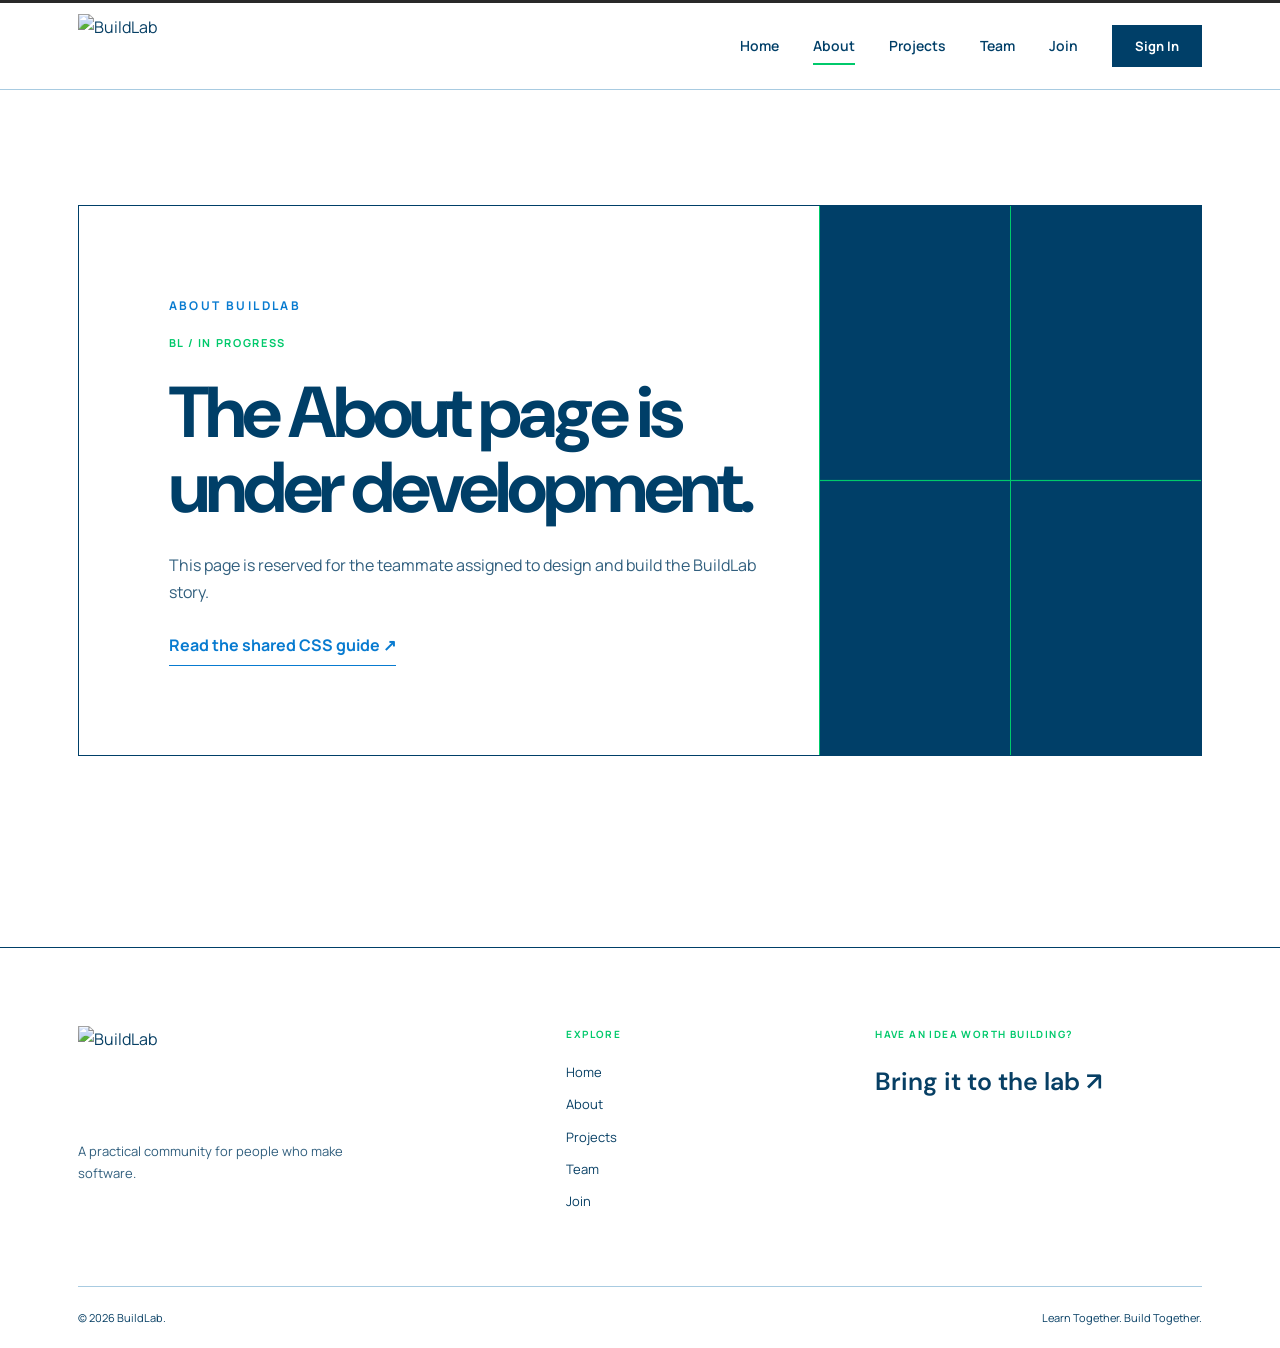
==== commit f6b04540: "Reset unassigned pages to development placeholders Keep the completed homepage and contributor Join " ====
--- a/about.html
+++ b/about.html
@@ -1,368 +1,64 @@
-<!DOCTYPE html>
+<!doctype html>
 <html lang="en">
-<head>
-  <meta charset="UTF-8">
-  <meta name="viewport" content="width=device-width, initial-scale=1.0">
-  <meta name="description" content="BuildLab is a community where people learn software engineering, collaborate, and build real projects.">
-  <title>BuildLab — Learn. Build. Grow.</title>
+  <head>
+    <meta charset="utf-8">
+    <meta name="viewport" content="width=device-width, initial-scale=1">
+    <meta name="description" content="About page for the BuildLab community website.">
+    <title>About | BuildLab</title>
+    <link rel="preconnect" href="https://fonts.googleapis.com">
+    <link rel="preconnect" href="https://fonts.gstatic.com" crossorigin>
+    <link href="https://fonts.googleapis.com/css2?family=DM+Sans:wght@400;500;600;700&family=Manrope:wght@400;500;600;700&display=swap" rel="stylesheet">
+    <link rel="stylesheet" href="css/style.css">
+    <script src="js/script.js" defer></script>
+  </head>
+  <body class="home-page">
+    <a class="skip-link" href="#main-content">Skip to content</a>
 
-  <link rel="stylesheet" href="css/style.css">
-  <link rel="stylesheet" href="css/about-contributor.css">
-</head>
+    <!-- Shared header: reuse this component and only move the active navigation state. -->
+    <header class="bl-header">
+      <div class="bl-container bl-header__inner">
+        <a class="bl-logo" href="index.html" aria-label="BuildLab home">
+          <img src="assets/images/BUILD LAB LOGO.png" alt="BuildLab">
+        </a>
+        <button class="bl-menu-toggle" type="button" aria-expanded="false" aria-controls="primary-navigation">
+          <span class="sr-only">Open navigation</span><span></span><span></span><span></span>
+        </button>
+        <nav class="bl-nav" id="primary-navigation" aria-label="Primary navigation">
+          <a class="bl-nav__link" href="index.html">Home</a><a class="bl-nav__link is-active" href="about.html" aria-current="page">About</a><a class="bl-nav__link" href="projects.html">Projects</a><a class="bl-nav__link" href="team.html">Team</a><a class="bl-nav__link" href="join.html">Join</a>
+          <a class="bl-button bl-button--nav" href="join.html">Sign In</a>
+        </nav>
+      </div>
+    </header>
 
-<body>
-
-  <!-- NAVIGATION -->
-  <header>
-    <div class="container navbar">
-      <a href="index.html" class="logo" aria-label="BuildLab home">
-        Build<span>Lab</span>.
-      </a>
-
-      <button
-        class="menu-toggle"
-        id="menu-toggle"
-        aria-label="Open navigation"
-        aria-expanded="false"
-        aria-controls="main-navigation"
-        type="button">
-        ☰
-      </button>
-
-      <nav class="nav-links" id="main-navigation" aria-label="Main navigation">
-        <a href="index.html">Home</a>
-        <a href="projects.html">Projects</a>
-        <a href="#about" class="active" aria-current="page">About</a>
-        <a href="team.html">Team</a>
-        <a href="join.html">Join</a>
-        <a href="join.html" class="btn btn-primary">Join the Lab ↗</a>
-      </nav>
-    </div>
-  </header>
-
-  <main>
-
-    <!-- HOME SECTION -->
-    <section class="hero" id="home">
-      <div class="container hero-grid">
-
-        <div>
-          <p class="eyebrow">Learn together. Build together.</p>
-
-          <h1>
-            Turn your curiosity into
-            <span>real skills.</span>
-          </h1>
-
-          <p>
-            BuildLab is a practical software engineering community
-            where learners share knowledge, collaborate on projects,
-            and grow by building things that matter.
-          </p>
-
-          <div class="hero-actions">
-            <a href="#join" class="btn btn-primary">
-              Join the Lab ↗
-            </a>
-
-            <a href="#about" class="btn btn-secondary">
-              Discover our approach ↓
-            </a>
+    <main id="main-content">
+      <!--
+        ASSIGNED TEAMMATE:
+        Replace only the placeholder section below with your approved page design.
+        Reuse the shared bl-* classes and CSS variables from css/style.css.
+        Do not delete or rename shared components, and do not edit another page.
+        See SHARED-CSS-GUIDE.md before starting.
+      -->
+      <section class="bl-section">
+        <div class="bl-container">
+          <div class="development-placeholder">
+            <p class="bl-kicker">About BuildLab</p>
+            <p class="development-placeholder__code">BL / IN PROGRESS</p>
+            <h1>The About page is under development.</h1>
+            <p>This page is reserved for the teammate assigned to design and build the BuildLab story.</p>
+            <a class="bl-text-link" href="SHARED-CSS-GUIDE.md">Read the shared CSS guide <span aria-hidden="true">↗</span></a>
           </div>
         </div>
+      </section>
+    </main>
 
-        <div class="code-card" aria-label="Example code illustration">
-          <div class="code-top">
-            <span class="dot"></span>
-            <span class="dot"></span>
-            <span class="dot"></span>
-          </div>
-
-          <pre><span class="code-blue">const</span> community = {
-  name: <span class="code-green">"BuildLab"</span>,
-  learn: <span class="code-yellow">true</span>,
-  build: <span class="code-yellow">true</span>,
-  grow: <span class="code-yellow">true</span>
-};
-
-<span class="code-blue">function</span> createFuture() {
-  <span class="code-blue">return</span> skills + practice;
-}</pre>
-        </div>
-
+    <!-- Shared footer: keep this consistent across every page. -->
+    <footer class="bl-footer">
+      <div class="bl-container bl-footer__grid">
+        <div class="bl-footer__brand"><img src="assets/images/BUILD LAB LOGO.png" alt="BuildLab"><p>A practical community for people who make software.</p></div>
+        <div class="bl-footer__links"><p class="bl-footer__label">Explore</p><a href="index.html">Home</a><a href="about.html">About</a><a href="projects.html">Projects</a><a href="team.html">Team</a><a href="join.html">Join</a></div>
+        <div class="bl-footer__cta"><p class="bl-footer__label">Have an idea worth building?</p><a href="join.html">Bring it to the lab <span aria-hidden="true">↗</span></a></div>
       </div>
-    </section>
-
-    <!-- APPROACH SECTION -->
-    <section id="approach">
-      <div class="container">
-
-        <div class="section-heading">
-          <p class="eyebrow">The BuildLab approach</p>
-          <h2>Learn by doing, not just watching.</h2>
-          <p>
-            Technology becomes easier to understand when you practise,
-            experiment, ask questions, and work with other learners.
-          </p>
-        </div>
-
-        <div class="cards">
-
-          <article class="card">
-            <div class="card-icon">📚</div>
-            <h3>Learn the fundamentals</h3>
-            <p>
-              Build your understanding of programming, web development,
-              software engineering, and useful technical concepts.
-            </p>
-          </article>
-
-          <article class="card">
-            <div class="card-icon">🛠️</div>
-            <h3>Build real projects</h3>
-            <p>
-              Apply what you learn by creating websites, applications,
-              tools, and other practical projects.
-            </p>
-          </article>
-
-          <article class="card">
-            <div class="card-icon">🤝</div>
-            <h3>Grow together</h3>
-            <p>
-              Share ideas, learn from mistakes, exchange feedback,
-              and improve through collaboration.
-            </p>
-          </article>
-
-        </div>
-      </div>
-    </section>
-
-    <!-- ABOUT SECTION -->
-    <section class="about" id="about">
-      <div class="container about-grid">
-
-        <div>
-          <p class="eyebrow">About BuildLab</p>
-          <h2>A place to learn, experiment, and improve.</h2>
-
-          <p>
-            BuildLab is built around a simple idea: people become better
-            at software engineering by combining learning with practice.
-          </p>
-
-          <p style="margin-top: 15px;">
-            Whether you are taking your first steps in coding or
-            improving your existing skills, the goal is to keep learning
-            and turn knowledge into useful work.
-          </p>
-
-          <a href="#approach" class="btn btn-primary" style="margin-top: 24px;">
-            Discover our approach ↗
-          </a>
-        </div>
-
-        <div class="about-panel">
-          <h3>Our mission</h3>
-          <p>
-            Make practical software engineering learning more
-            collaborative, accessible, and focused on building.
-          </p>
-
-          <ul class="about-points">
-            <li>Learn with purpose</li>
-            <li>Practise consistently</li>
-            <li>Share knowledge openly</li>
-            <li>Build useful projects</li>
-          </ul>
-        </div>
-
-      </div>
-    </section>
-
-    <!-- PROJECTS SECTION -->
-    <section class="projects" id="projects">
-      <div class="container">
-
-        <div class="section-heading">
-          <p class="eyebrow">What we build</p>
-          <h2>Ideas become projects.</h2>
-          <p>
-            Explore some example project areas that learners can use
-            to practise their skills. These are examples, not claims
-            about existing BuildLab projects.
-          </p>
-        </div>
-
-        <div class="cards">
-
-          <article class="card">
-            <span class="project-label">Web development</span>
-            <h3>Interactive websites</h3>
-            <p>
-              Practise HTML, CSS, JavaScript, responsive layouts,
-              and accessible user interfaces.
-            </p>
-            <a href="#join" class="text-link">Build with us ↗</a>
-          </article>
-
-          <article class="card">
-            <span class="project-label">Application development</span>
-            <h3>Useful applications</h3>
-            <p>
-              Explore application design, programming logic,
-              forms, data handling, and user experience.
-            </p>
-            <a href="#join" class="text-link">Build with us ↗</a>
-          </article>
-
-          <article class="card">
-            <span class="project-label">Backend development</span>
-            <h3>Systems and APIs</h3>
-            <p>
-              Learn how applications process requests, organise
-              data, and communicate with backend services.
-            </p>
-            <a href="#join" class="text-link">Build with us ↗</a>
-          </article>
-
-        </div>
-      </div>
-    </section>
-
-    <!-- TEAM SECTION -->
-    <section class="team" id="team">
-      <div class="container">
-
-        <div class="section-heading">
-          <p class="eyebrow">Our community</p>
-          <h2>Better learning happens together.</h2>
-          <p>
-            A community grows when learners contribute, ask questions,
-            share what they know, and help one another improve.
-          </p>
-        </div>
-
-        <div class="cards">
-
-          <article class="card team-card">
-            <div class="team-avatar">L</div>
-            <h3>Learners</h3>
-            <p>
-              People who are developing their skills and turning
-              new knowledge into practical experience.
-            </p>
-          </article>
-
-          <article class="card team-card">
-            <div class="team-avatar">B</div>
-            <h3>Builders</h3>
-            <p>
-              People who experiment, create projects, solve problems,
-              and learn from the process.
-            </p>
-          </article>
-
-          <article class="card team-card">
-            <div class="team-avatar">C</div>
-            <h3>Collaborators</h3>
-            <p>
-              People who exchange ideas, review work, and contribute
-              to a supportive learning environment.
-            </p>
-          </article>
-
-        </div>
-      </div>
-    </section>
-
-    <!-- JOIN SECTION -->
-    <section class="join" id="join">
-      <div class="container join-layout">
-
-        <div>
-          <p class="eyebrow">Take the next step</p>
-          <h2>Ready to start building?</h2>
-
-          <p>
-            Start with curiosity, keep practising, and take your
-            next step in software engineering.
-          </p>
-
-          <ul class="join-benefits">
-            <li>Keep learning through practical work</li>
-            <li>Explore ideas with other learners</li>
-            <li>Develop projects for your portfolio</li>
-          </ul>
-        </div>
-
-        <form class="join-form" id="join-form">
-          <h3>Introduce yourself</h3>
-
-          <div class="form-group">
-            <label for="name">Your name</label>
-            <input
-              type="text"
-              id="name"
-              name="name"
-              placeholder="Enter your name"
-              required>
-          </div>
-
-          <div class="form-group">
-            <label for="email">Your email</label>
-            <input
-              type="email"
-              id="email"
-              name="email"
-              placeholder="Enter your email"
-              required>
-          </div>
-
-          <div class="form-group">
-            <label for="interest">What interests you?</label>
-            <select id="interest" name="interest" required>
-              <option value="">Choose an area</option>
-              <option value="Web development">Web development</option>
-              <option value="App development">App development</option>
-              <option value="Backend development">Backend development</option>
-              <option value="Software engineering">Software engineering</option>
-              <option value="Other">Other</option>
-            </select>
-          </div>
-
-          <div class="form-group">
-            <label for="message">A little about yourself</label>
-            <textarea
-              id="message"
-              name="message"
-              rows="4"
-              placeholder="What would you like to learn or build?"></textarea>
-          </div>
-
-          <button type="submit" class="btn btn-primary">
-            Prepare my introduction ↗
-          </button>
-
-          <p class="form-message" id="form-message" role="status"></p>
-        </form>
-
-      </div>
-    </section>
-
-  </main>
-
-  <!-- FOOTER -->
-  <footer>
-    <div class="container footer-content">
-      <p>© <span id="footer-year"></span> BuildLab. Learn. Build. Grow.</p>
-      <a href="#home">Back to top ↑</a>
-    </div>
-  </footer>
-
-  <script src="js/script.js" defer></script>
-  <script src="js/about-contributor.js" defer></script>
-
-</body>
+      <div class="bl-container bl-footer__bottom"><span>© 2026 BuildLab.</span><span>Learn Together. Build Together.</span></div>
+    </footer>
+  </body>
 </html>
--- a/css/style.css
+++ b/css/style.css
@@ -1,1130 +1,1790 @@
-    :root {
-      --navy: #073B5C;
-      --navy-dark: #052D46;
-      --blue: #087CC5;
-      --green: #00C878;
-      --white: #FFFFFF;
-      --ink: #36566A;
-      --light: #F3F8FB;
-      --line: #D8E5EC;
-      --container: 1120px;
-      --color-navy: #123b63;
-      --color-blue: #1976d2;
-      --color-green: #22c55e;
-      --color-white: #ffffff;
-      --color-muted: #586b7b;
-      --color-surface: #f4f8fc;
-      --color-border: #dce6ef;
-      color-scheme: light;
-    }
-
-    * {
-      margin: 0;
-      padding: 0;
-      box-sizing: border-box;
-      scroll-behavior: smooth;
-    }
-
-    body {
-      font-family: Arial, Helvetica, sans-serif;
-      color: var(--ink);
-      background: var(--white);
-      line-height: 1.7;
-    }
-
-    .page-shell {
-      display: flex;
-      min-height: 100vh;
-      min-height: 100svh;
-      flex-direction: column;
-    }
-
-    a {
-      text-decoration: none;
-      color: inherit;
-    }
-
-    a:focus-visible {
-      outline: 3px solid var(--color-green);
-      outline-offset: 4px;
-    }
-
-    button,
-    input,
-    textarea {
-      font: inherit;
-    }
-
-    button,
-    a {
-      -webkit-tap-highlight-color: transparent;
-    }
-
-    .container {
-      width: min(92%, var(--container));
-      margin: auto;
-    }
-
-    section {
-      padding: 85px 0;
-      scroll-margin-top: 85px;
-    }
-
-    .eyebrow {
-      color: var(--blue);
-      font-size: 0.78rem;
-      font-weight: 800;
-      letter-spacing: 2px;
-      text-transform: uppercase;
-      margin-bottom: 12px;
-    }
-
-    h1, h2, h3 {
-      color: var(--navy);
-      line-height: 1.2;
-    }
-
-    h2 {
-      font-size: clamp(1.9rem, 4vw, 2.7rem);
-      margin-bottom: 18px;
-    }
-
-    .section-heading {
-      max-width: 680px;
-      margin-bottom: 38px;
-    }
-
-    .section-heading p {
-      margin-top: 12px;
-    }
-
-    .btn {
-      display: inline-flex;
-      align-items: center;
-      justify-content: center;
-      gap: 8px;
-      border: 2px solid transparent;
-      border-radius: 7px;
-      padding: 12px 21px;
-      font-weight: 700;
-      cursor: pointer;
-      transition: 0.25s ease;
-    }
-
-    .btn-primary {
-      background: var(--green);
-      color: var(--navy-dark);
-    }
-
-    .btn-primary:hover {
-      background: #00E08A;
-      transform: translateY(-2px);
-    }
-
-    .btn-secondary {
-      border-color: rgba(255,255,255,0.7);
-      color: var(--white);
-      background: transparent;
-    }
-
-    .btn-secondary:hover {
-      background: var(--white);
-      color: var(--navy);
-    }
-
-    /* NAVIGATION */
-
-    header {
-      position: sticky;
-      top: 0;
-      z-index: 1000;
-      background: var(--white);
-      border-bottom: 1px solid var(--line);
-    }
-
+/* =========================
+   1. RESET AND VARIABLES
+========================= */
+
+:root {
+    --bg: #F3F7FC;
+    --surface: #FFFFFF;
+    --purple: #2378CC;
+    --violet: #155E9B;
+    --blue: #2378CC;
+    --pink: #22C55E;
+    --text: #153B5C;
+    --muted: #637789;
+    --border: rgba(21, 59, 92, 0.16);
+}
+
+* {
+    margin: 0;
+    padding: 0;
+    box-sizing: border-box;
+}
+
+html {
+    scroll-behavior: smooth;
+}
+
+body {
+    background: var(--bg);
+    color: var(--text);
+    font-family: Arial, sans-serif;
+    overflow-x: hidden;
+}
+
+a {
+    color: inherit;
+    text-decoration: none;
+}
+
+button,
+a {
+    -webkit-tap-highlight-color: transparent;
+}
+
+/* =========================
+   2. NAVIGATION
+========================= */
+
+.navbar {
+    width: 100%;
+    min-height: 82px;
+    padding: 20px 7%;
+    display: flex;
+    align-items: center;
+    justify-content: space-between;
+    gap: 25px;
+    position: relative;
+    z-index: 10;
+    border-bottom: 1px solid rgba(21, 59, 92, 0.10);
+}
+
+.logo {
+    display: flex;
+    align-items: center;
+    gap: 9px;
+    font-size: 23px;
+    font-weight: 700;
+    letter-spacing: -1px;
+}
+
+.logo-symbol {
+    color: var(--purple);
+    font-size: 32px;
+    text-shadow: 0 0 20px rgba(35, 120, 204, 0.25);
+}
+
+.nav-links {
+    display: flex;
+    align-items: center;
+    gap: 30px;
+}
+
+.nav-links a {
+    color: var(--muted);
+    font-size: 13px;
+    transition: color 0.3s ease;
+}
+
+.nav-links a:hover,
+.nav-links a.active {
+    color: var(--blue);
+}
+
+.nav-links a.active {
+    border-bottom: 2px solid var(--pink);
+    padding-bottom: 7px;
+}
+
+.nav-cta {
+    border: 1px solid var(--purple);
+    padding: 11px 20px;
+    border-radius: 30px;
+    font-size: 12px;
+    transition: 0.3s ease;
+}
+
+.nav-cta:hover {
+    background: var(--purple);
+    color: #FFFFFF;
+    box-shadow: 0 0 25px rgba(35, 120, 204, 0.2);
+}
+
+/* =========================
+   3. HERO LAYOUT
+========================= */
+
+.hero {
+    min-height: 620px;
+    position: relative;
+    isolation: isolate;
+    display: grid;
+    grid-template-columns: 1fr 1fr;
+    align-items: center;
+    padding: 65px 7%;
+    gap: 30px;
+    overflow: hidden;
+}
+
+.hero::before {
+    content: "";
+    position: absolute;
+    inset: 0;
+    z-index: -2;
+    background:
+        radial-gradient(
+            ellipse at 75% 45%,
+            rgba(35, 120, 204, 0.12),
+            transparent 45%
+        ),
+        radial-gradient(
+            ellipse at 10% 80%,
+            rgba(34, 197, 94, 0.08),
+            transparent 40%
+        );
+}
+
+.hero-content {
+    position: relative;
+    z-index: 2;
+    max-width: 560px;
+}
+
+.eyebrow {
+    color: #2378CC;
+    font-size: 10px;
+    letter-spacing: 3px;
+    font-weight: bold;
+    margin-bottom: 27px;
+    display: flex;
+    align-items: center;
+    gap: 10px;
+}
+
+.status-dot {
+    width: 7px;
+    height: 7px;
+    border-radius: 50%;
+    background: #22C55E;
+    box-shadow: 0 0 14px rgba(34, 197, 94, 0.4);
+    animation: pulse 2s infinite;
+}
+
+.hero h1 {
+    font-size: clamp(42px, 5vw, 67px);
+    line-height: 1.08;
+    letter-spacing: -3px;
+    font-weight: 700;
+    color: #153B5C;
+}
+
+.hero h1 span {
+    background: linear-gradient(
+        100deg,
+        #2378CC,
+        #155E9B,
+        #22C55E
+    );
+    -webkit-background-clip: text;
+    background-clip: text;
+    color: transparent;
+}
+
+.hero-description {
+    color: var(--muted);
+    font-size: 15px;
+    line-height: 1.9;
+    margin-top: 25px;
+    max-width: 450px;
+}
+
+.hero-actions {
+    display: flex;
+    align-items: center;
+    flex-wrap: wrap;
+    gap: 22px;
+    margin-top: 30px;
+}
+
+.primary-btn {
+    display: inline-flex;
+    gap: 20px;
+    align-items: center;
+    background: linear-gradient(
+        100deg,
+        var(--violet),
+        var(--purple)
+    );
+    color: #FFFFFF;
+    border-radius: 30px;
+    padding: 15px 22px;
+    font-size: 12px;
+    font-weight: bold;
+    box-shadow: 0 0 30px rgba(35, 120, 204, 0.15);
+    transition: transform 0.3s, box-shadow 0.3s;
+}
+
+.primary-btn:hover {
+    transform: translateY(-3px);
+    box-shadow: 0 0 35px rgba(34, 197, 94, 0.22);
+}
+
+.secondary-btn {
+    display: flex;
+    align-items: center;
+    gap: 10px;
+    font-size: 12px;
+    color: #425C72;
+}
+
+.play-icon {
+    display: grid;
+    place-items: center;
+    width: 36px;
+    height: 36px;
+    border: 1px solid rgba(21, 59, 92, 0.3);
+    border-radius: 50%;
+    font-size: 10px;
+    transition: 0.3s;
+}
+
+.secondary-btn:hover .play-icon {
+    border-color: var(--pink);
+    color: var(--pink);
+}
+
+.hero-note {
+    display: flex;
+    align-items: center;
+    gap: 12px;
+    color: #637789;
+    font-size: 9px;
+    letter-spacing: 2px;
+    margin-top: 48px;
+}
+
+.note-line {
+    width: 32px;
+    height: 1px;
+    background: var(--pink);
+}
+
+/* =========================
+   4. ABSTRACT UNIVERSE
+========================= */
+
+.universe {
+    position: relative;
+    width: 100%;
+    max-width: 550px;
+    height: 450px;
+    justify-self: center;
+    perspective: 900px;
+}
+
+.portal {
+    position: absolute;
+    width: 220px;
+    height: 320px;
+    left: 50%;
+    top: 48%;
+    transform: translate(-50%, -50%) rotate(-7deg);
+    border: 2px solid rgba(35, 120, 204, 0.65);
+    border-radius: 50% 50% 15% 15%;
+    padding: 10px;
+    background: linear-gradient(
+        145deg,
+        rgba(35, 120, 204, 0.15),
+        rgba(34, 197, 94, 0.04)
+    );
+    box-shadow:
+        0 0 20px rgba(35, 120, 204, 0.18),
+        0 0 70px rgba(21, 94, 155, 0.12),
+        inset 0 0 35px rgba(35, 120, 204, 0.08);
+    animation: portal-float 5s ease-in-out infinite;
+}
+
+.portal-inner {
+    width: 100%;
+    height: 100%;
+    display: grid;
+    place-items: center;
+    border: 1px solid rgba(35, 120, 204, 0.4);
+    border-radius: inherit;
+    background:
+        radial-gradient(
+            ellipse at center,
+            rgba(35, 120, 204, 0.22),
+            rgba(34, 197, 94, 0.08) 45%,
+            transparent 75%
+        );
+    box-shadow: inset 0 0 45px rgba(35, 120, 204, 0.12);
+}
+
+.portal-symbol {
+    font-size: 85px;
+    color: #2378CC;
+    text-shadow:
+        0 0 15px rgba(35, 120, 204, 0.4),
+        0 0 45px rgba(34, 197, 94, 0.2);
+    animation: symbol-spin 18s linear infinite;
+}
+
+.orbit {
+    position: absolute;
+    left: 50%;
+    top: 48%;
+    border: 1px solid rgba(35, 120, 204, 0.4);
+    border-radius: 50%;
+    transform: translate(-50%, -50%) rotate(-25deg);
+}
+
+.orbit-one {
+    width: 390px;
+    height: 130px;
+    box-shadow: 0 0 15px rgba(35, 120, 204, 0.08);
+}
+
+.orbit-two {
+    width: 450px;
+    height: 200px;
+    transform: translate(-50%, -50%) rotate(45deg);
+    border-color: rgba(34, 197, 94, 0.35);
+}
+
+.planet {
+    position: absolute;
+    border-radius: 50%;
+}
+
+.planet-one {
+    width: 52px;
+    height: 52px;
+    left: 12%;
+    top: 20%;
+    background: radial-gradient(
+        circle at 30% 30%,
+        #93C5FD,
+        #2378CC 40%,
+        #155E9B 75%
+    );
+    box-shadow: 0 0 25px rgba(35, 120, 204, 0.2);
+    animation: planet-float 6s ease-in-out infinite;
+}
+
+.planet-two {
+    width: 23px;
+    height: 23px;
+    right: 12%;
+    bottom: 22%;
+    background: radial-gradient(circle at 30% 30%, #86EFAC, #22C55E);
+    box-shadow: 0 0 22px rgba(34, 197, 94, 0.25);
+    animation: planet-float 4s ease-in-out infinite reverse;
+}
+
+/* Floating interface cards */
+
+.floating-card {
+    position: absolute;
+    z-index: 3;
+    border: 1px solid var(--border);
+    border-radius: 14px;
+    background: rgba(255, 255, 255, 0.92);
+    backdrop-filter: blur(15px);
+    box-shadow: 0 15px 40px rgba(21, 59, 92, 0.08);
+}
+
+.code-card {
+    top: 16%;
+    left: 0;
+    padding: 18px;
+    display: flex;
+    flex-direction: column;
+    gap: 10px;
+    transform: rotate(-6deg);
+    animation: card-float 5s ease-in-out infinite;
+}
+
+.card-label {
+    color: #637789;
+    font-size: 8px;
+    letter-spacing: 2px;
+    margin-bottom: 5px;
+}
+
+.code-card code {
+    color: #2378CC;
+    font-size: 12px;
+}
+
+.code-card code:last-child {
+    color: #16A34A;
+}
+
+.vision-card {
+    right: 0;
+    bottom: 17%;
+    padding: 19px;
+    min-width: 180px;
+    transform: rotate(5deg);
+    animation: card-float 6s ease-in-out infinite reverse;
+}
+
+.vision-icon {
+    color: #2378CC;
+    font-size: 22px;
+}
+
+.vision-card p {
+    margin-top: 9px;
+    font-size: 12px;
+    color: var(--muted);
+}
+
+.vision-card strong {
+    color: #153B5C;
+}
+
+.universe-caption {
+    position: absolute;
+    bottom: 2%;
+    left: 50%;
+    transform: translateX(-50%);
+    display: flex;
+    align-items: center;
+    gap: 9px;
+    white-space: nowrap;
+    color: #637789;
+    font-size: 8px;
+    letter-spacing: 2px;
+}
+
+.universe-caption span {
+    width: 6px;
+    height: 6px;
+    border-radius: 50%;
+    background: #22C55E;
+    box-shadow: 0 0 12px rgba(34, 197, 94, 0.35);
+}
+
+.hero-bottom-glow {
+    position: absolute;
+    bottom: -170px;
+    left: 30%;
+    width: 500px;
+    height: 220px;
+    background: rgba(35, 120, 204, 0.1);
+    filter: blur(90px);
+    pointer-events: none;
+}
+
+/* =========================
+   5. ANIMATIONS
+========================= */
+
+@keyframes pulse {
+    0%, 100% {
+        opacity: 1;
+        transform: scale(1);
+    }
+
+    50% {
+        opacity: 0.5;
+        transform: scale(0.8);
+    }
+}
+
+@keyframes portal-float {
+    0%, 100% {
+        margin-top: 0;
+    }
+
+    50% {
+        margin-top: -12px;
+    }
+}
+
+@keyframes planet-float {
+    0%, 100% {
+        translate: 0 0;
+    }
+
+    50% {
+        translate: 0 -18px;
+    }
+}
+
+@keyframes card-float {
+    0%, 100% {
+        translate: 0 0;
+    }
+
+    50% {
+        translate: 0 -10px;
+    }
+}
+
+@keyframes symbol-spin {
+    from {
+        rotate: 0deg;
+    }
+
+    to {
+        rotate: 360deg;
+    }
+}
+
+/* =========================
+   6. RESPONSIVE DESIGN
+========================= */
+
+@media (max-width: 900px) {
     .navbar {
-      min-height: 76px;
-      display: flex;
-      align-items: center;
-      justify-content: space-between;
-      gap: 20px;
+        padding: 18px 5%;
+    }
+
+    .nav-links {
+        gap: 16px;
+    }
+
+    .hero {
+        padding: 55px 5%;
+        gap: 10px;
+    }
+
+    .hero h1 {
+        font-size: 48px;
+    }
+
+    .universe {
+        transform: scale(0.85);
+        transform-origin: center;
+    }
+
+    .nav-cta {
+        display: none;
+    }
+}
+
+@media (max-width: 650px) {
+    .navbar {
+        min-height: auto;
+        flex-wrap: wrap;
+        gap: 18px;
     }
 
     .logo {
-      font-size: 1.6rem;
-      font-weight: 900;
-      letter-spacing: -1px;
-      color: var(--navy);
-      white-space: nowrap;
-    }
-
-    .logo span {
-      color: var(--green);
+        font-size: 21px;
     }
 
     .nav-links {
-      display: flex;
-      align-items: center;
-      gap: 24px;
-    }
-
-    .nav-links a:not(.btn) {
-      font-size: 0.92rem;
-      font-weight: 700;
-      transition: color 0.2s;
-    }
-
-    .nav-links a:not(.btn):hover,
-    .nav-links a.active {
-      color: var(--blue);
-    }
-
-    .menu-toggle {
-      display: none;
-      border: 1px solid var(--line);
-      background: var(--white);
-      color: var(--navy);
-      border-radius: 6px;
-      padding: 7px 12px;
-      font-size: 1.4rem;
-      cursor: pointer;
-    }
-
-    /* HOME */
+        order: 2;
+        width: 100%;
+        justify-content: space-between;
+        gap: 10px;
+    }
+
+    .nav-links a {
+        font-size: 11px;
+    }
 
     .hero {
-      color: var(--white);
-      background:
-        radial-gradient(circle at 85% 25%, rgba(0,200,120,0.18), transparent 28%),
-        linear-gradient(135deg, var(--navy-dark), var(--navy), #075A83);
-      padding: 105px 0;
-      overflow: hidden;
-    }
-
-    .hero-grid {
-      display: grid;
-      grid-template-columns: 1.15fr 0.85fr;
-      align-items: center;
-      gap: 55px;
-    }
-
-    .hero .eyebrow {
-      color: var(--green);
+        grid-template-columns: 1fr;
+        padding: 55px 6% 35px;
+        gap: 10px;
     }
 
     .hero h1 {
-      color: var(--white);
-      font-size: clamp(2.5rem, 6vw, 4.5rem);
-      letter-spacing: -2px;
-      margin-bottom: 22px;
-    }
-
-    .hero h1 span {
-      color: var(--green);
-    }
-
-    .hero p {
-      color: #E1EDF3;
-      max-width: 570px;
-      margin-bottom: 28px;
-    }
-
-    .hero-actions {
-      display: flex;
-      flex-wrap: wrap;
-      gap: 13px;
+        font-size: clamp(43px, 11vw, 60px);
+        letter-spacing: -2px;
+    }
+
+    .hero-description {
+        font-size: 14px;
+    }
+
+    .hero-note {
+        font-size: 8px;
+        margin-top: 35px;
+    }
+
+    .universe {
+        width: 100%;
+        height: 370px;
+        transform: none;
+        margin-top: 15px;
+    }
+
+    .portal {
+        width: 170px;
+        height: 250px;
+    }
+
+    .portal-symbol {
+        font-size: 65px;
+    }
+
+    .orbit-one {
+        width: 290px;
+        height: 100px;
+    }
+
+    .orbit-two {
+        width: 320px;
+        height: 160px;
     }
 
     .code-card {
-      border: 1px solid rgba(255,255,255,0.18);
-      background: rgba(0,0,0,0.22);
-      border-radius: 15px;
-      padding: 24px;
-      box-shadow: 0 25px 65px rgba(0,0,0,0.18);
-      transform: rotate(1deg);
-    }
-
-    .code-top {
-      display: flex;
-      gap: 7px;
-      margin-bottom: 25px;
-    }
-
-    .dot {
-      height: 11px;
-      width: 11px;
-      border-radius: 50%;
-      background: #FF6B6B;
-    }
-
-    .dot:nth-child(2) { background: #FFD166; }
-    .dot:nth-child(3) { background: var(--green); }
-
-    .code-card pre {
-      white-space: pre-wrap;
-      overflow-wrap: anywhere;
-      color: #D8F7EA;
-      font: 0.9rem/2 monospace;
-    }
-
-    .code-card .code-blue { color: #72C7FF; }
-    .code-card .code-green { color: #6EF0B5; }
-    .code-card .code-yellow { color: #FFD166; }
-
-    /* GENERAL CARDS */
-
-    .cards {
-      display: grid;
-      grid-template-columns: repeat(3, minmax(0, 1fr));
-      gap: 23px;
-    }
-
-    .card {
-      padding: 27px;
-      background: var(--white);
-      border: 1px solid var(--line);
-      border-radius: 12px;
-      transition: transform 0.25s, box-shadow 0.25s;
-    }
-
-    .card:hover {
-      transform: translateY(-5px);
-      box-shadow: 0 14px 35px rgba(7,59,92,0.09);
-    }
-
-    .placeholder-content {
-      width: min(100%, 48rem);
-      justify-self: center;
-      padding: clamp(2rem, 6vw, 4rem);
-      border: 1px solid var(--color-border);
-      border-radius: 1.25rem;
-      background-color: var(--color-surface);
-    }
-
-    .placeholder-content h1 {
-      font-size: clamp(2.25rem, 5vw, 3.5rem);
-    }
-
-    .placeholder-content p:last-child {
-      margin: 0;
-      color: var(--color-muted);
-      font-size: 1.05rem;
-    }
-
-.join-shell {
-  color: var(--color-navy);
-  font-family: "DM Sans", system-ui, sans-serif;
-}
-
-.join-width {
-  width: min(100% - 3rem, 75rem);
-  margin-inline: auto;
-}
-
-.join-header {
-  position: relative;
-  z-index: 2;
-  background-color: var(--color-white);
-}
-
-.join-header-inner {
-  display: flex;
-  min-height: 5.4375rem;
-  align-items: center;
-  justify-content: space-between;
-  gap: 2rem;
-}
-
-.join-brand {
-  display: inline-flex;
-  flex: 0 0 auto;
-  width: 9.5rem;
-  height: 3.75rem;
-}
-
-.join-brand img {
-  display: block;
-  width: 100%;
-  height: 100%;
-  object-fit: cover;
-  object-position: center;
-}
-
-.join-nav {
-  display: flex;
-  align-items: center;
-  gap: clamp(1rem, 2vw, 1.75rem);
-}
-
-.join-nav a,
-.join-footer-explore a {
-  color: var(--color-navy);
-  font-size: 0.875rem;
-  font-weight: 600;
-  text-decoration: none;
-}
-
-.join-nav a {
-  padding-block: 0.6rem;
-}
-
-.join-nav a[aria-current="page"] {
-  border-bottom: 2px solid var(--color-green);
-}
-
-.join-nav a:hover,
-.join-footer-explore a:hover {
-  color: var(--color-blue);
-}
-
-.join-menu-toggle {
-  display: none;
-}
-
-.join-main {
-  flex: 1 0 auto;
-}
-
-.join-page {
-  padding-block: 6.75rem 8.125rem;
-  background-color: var(--color-navy);
-}
-
-.join-grid {
-  display: grid;
-  grid-template-columns: minmax(0, 1.087fr) minmax(0, 1fr);
-  align-items: center;
-  gap: clamp(3rem, 6.95vw, 6.25rem);
-}
-
-.join-copy {
-  align-self: start;
-  color: var(--color-white);
-}
-
-.join-eyebrow,
-.application-heading > p {
-  margin: 0;
-  font-size: 0.75rem;
-  font-weight: 700;
-  line-height: 1.5;
-  letter-spacing: 0.16em;
-  text-transform: uppercase;
-}
-
-.join-eyebrow {
-  margin-bottom: 1.25rem;
-  color: var(--color-green);
-}
-
-.join-copy h1 {
-  margin: 0;
-  color: var(--color-white);
-  font-family: "Space Grotesk", "DM Sans", sans-serif;
-  font-size: clamp(3.25rem, 5.7vw, 5.125rem);
-  font-weight: 600;
-  letter-spacing: -0.07em;
-  line-height: 0.92;
-}
-
-.join-intro {
-  max-width: 35rem;
-  margin: 1.75rem 0 0;
-  color: var(--color-white);
-  font-size: 1.0625rem;
-  line-height: 1.75;
-}
-
-.join-steps {
-  margin: 2.8125rem 0 0;
-  padding: 0;
-  list-style: none;
-}
-
-.join-steps li {
-  display: grid;
-  grid-template-columns: 3.25rem 1fr;
-  align-items: center;
-  gap: 0;
-  min-height: 3.625rem;
-  padding-block: 1.125rem;
-  border-top: 1px solid rgb(255 255 255 / 14%);
-}
-
-.join-steps li:last-child {
-  border-bottom: 1px solid rgb(255 255 255 / 14%);
-}
-
-.join-steps li > span {
-  color: var(--color-green);
-  font-size: 0.75rem;
-  font-weight: 700;
-}
-
-.join-steps p {
-  margin: 0;
-  color: var(--color-white);
-  font-size: 0.875rem;
-  line-height: 1.5;
-}
-
-.join-card {
-  padding: 3.25rem;
-  background-color: var(--color-white);
-  box-shadow: 14px 14px 0 var(--color-green);
-}
-
-.application-form {
-  display: grid;
-  gap: 1.375rem;
-  margin: 0;
-}
-
-.application-heading {
-  margin-bottom: 0.5rem;
-  padding-top: 0.45rem;
-}
-
-.application-heading > p {
-  margin-bottom: 0.9375rem;
-  color: var(--color-blue);
-  font-size: 0.625rem;
-  letter-spacing: 0.12em;
-  line-height: 1.333;
-}
-
-.application-heading h2 {
-  margin: 0;
-  color: var(--color-navy);
-  font-family: "Space Grotesk", "DM Sans", sans-serif;
-  font-size: 2.375rem;
-  font-weight: 400;
-  letter-spacing: -0.045em;
-  line-height: 1.5;
-}
-
-.application-name-row {
-  display: grid;
-  grid-template-columns: repeat(2, minmax(0, 1fr));
-  gap: 1.125rem;
-}
-
-.application-field {
-  display: grid;
-  min-width: 0;
-  gap: 0.5625rem;
-}
-
-.application-field label {
-  color: var(--color-navy);
-  font-size: 0.75rem;
-  font-weight: 700;
-  line-height: 1.5;
-}
-
-.application-field input,
-.application-field select,
-.application-field textarea {
-  width: 100%;
-  min-width: 0;
-  padding: 0.8125rem 0;
-  border: 0;
-  border-bottom: 1px solid var(--color-border);
-  border-radius: 0;
-  background-color: transparent;
-  color: var(--color-navy);
-  font: inherit;
-  font-size: 0.9375rem;
-  line-height: 1.5;
-}
-
-.application-field select {
-  height: 2.9375rem;
-  min-height: 2.9375rem;
-  cursor: pointer;
-}
-
-.application-field textarea {
-  min-height: 7.3125rem;
-  resize: vertical;
-}
-
-.application-field input::placeholder,
-.application-field textarea::placeholder {
-  color: var(--color-muted);
-  opacity: 1;
-}
-
-.application-field select:invalid {
-  color: var(--color-muted);
-}
-
-.application-field input:focus-visible,
-.application-field select:focus-visible,
-.application-field textarea:focus-visible,
-.application-submit:focus-visible,
-.join-menu-toggle:focus-visible {
-  outline: 3px solid var(--color-green);
-  outline-offset: 3px;
-}
-
-.application-submit {
-  display: flex;
-  min-height: 3.375rem;
-  align-items: center;
-  justify-content: center;
-  gap: 0.875rem;
-  padding: 0 1.5rem;
-  border: 1px solid var(--color-blue);
-  border-radius: 0;
-  margin-top: 0.5rem;
-  background-color: var(--color-blue);
-  box-shadow: 6px 6px 0 var(--color-green);
-  color: var(--color-white);
-  cursor: pointer;
-  font: inherit;
-  font-size: 1rem;
-  font-weight: 700;
-  transition: background-color 150ms ease, box-shadow 150ms ease;
-}
-
-.application-submit:hover {
-  background-color: var(--color-navy);
-  box-shadow: 6px 6px 0 var(--color-green);
-}
-
-.application-feedback {
-  margin: 0;
-  color: var(--color-navy);
-  font-size: 0.8125rem;
-  line-height: 1.5;
-}
-
-.application-feedback:empty {
-  display: none;
-}
-
-.join-footer {
-  padding-block: 4.875rem 1.75rem;
-  background-color: var(--color-white);
-}
-
-.join-footer-main {
-  display: grid;
-  grid-template-columns: 1.15fr 0.85fr 1fr;
-  gap: 3rem;
-  padding-bottom: 4.75rem;
-}
-
-.join-footer-brand .join-brand {
-  margin-bottom: 0.5rem;
-}
-
-.join-footer-brand p,
-.join-footer-cta > p {
-  margin: 0;
-  color: var(--color-muted);
-  font-size: 0.8125rem;
-  line-height: 1.6;
-}
-
-.join-footer-brand p {
-  max-width: 18rem;
-}
-
-.join-footer-explore h2,
-.join-footer-cta > p {
-  margin: 0 0 1rem;
-  color: var(--color-green);
-  font-size: 0.6875rem;
-  font-weight: 700;
-  letter-spacing: 0.12em;
-  line-height: 1.5;
-  text-transform: uppercase;
-}
-
-.join-footer-explore nav {
-  display: grid;
-  justify-items: start;
-  gap: 0.625rem;
-}
-
-.join-footer-explore a {
-  font-size: 0.8125rem;
-  font-weight: 400;
-}
-
-.join-footer-cta > p {
-  color: var(--color-green);
-}
-
-.join-footer-cta > a {
-  display: inline-flex;
-  align-items: center;
-  gap: 0.5rem;
-  color: var(--color-navy);
-  font-family: "Space Grotesk", "DM Sans", sans-serif;
-  font-size: 1.375rem;
-  font-weight: 600;
-  text-decoration: none;
-}
-
-.join-footer-cta > a:hover {
-  color: var(--color-blue);
-}
-
-.join-footer-bottom {
-  display: flex;
-  align-items: center;
-  justify-content: space-between;
-  gap: 1rem;
-  padding-top: 1.5rem;
-  border-top: 1px solid var(--color-border);
-}
-
-.join-footer-bottom p {
-  margin: 0;
-  color: var(--color-navy);
-  font-size: 0.6875rem;
-}
-
-@media (max-width: 56rem) {
-  .join-width {
-    width: min(100% - 2.5rem, 75rem);
-  }
-
-  .join-header-inner {
-    min-height: 4.8125rem;
-  }
-
-  .join-brand {
-    width: 8.625rem;
-    height: 3.5rem;
-  }
-
-  .join-nav {
+        left: 0;
+        top: 13%;
+        padding: 12px;
+    }
+
+    .code-card code {
+        font-size: 10px;
+    }
+
+    .vision-card {
+        right: 0;
+        bottom: 16%;
+        min-width: 145px;
+        padding: 13px;
+    }
+
+    .vision-card p {
+        font-size: 10px;
+    }
+}
+
+@media (prefers-reduced-motion: reduce) {
+    *,
+    *::before,
+    *::after {
+        animation-duration: 0.01ms !important;
+        animation-iteration-count: 1 !important;
+        scroll-behavior: auto !important;
+    }
+}
+
+/* =========================
+   7. MISSION SECTION
+========================= */
+
+.mission-section {
+    position: relative;
+    padding: 100px 7%;
+    display: grid;
+    grid-template-columns: 0.85fr 1.5fr;
+    gap: 65px;
+    align-items: center;
+    border-top: 1px solid rgba(21, 59, 92, 0.10);
+    background:
+        radial-gradient(
+            ellipse at 15% 30%,
+            rgba(35, 120, 204, 0.08),
+            transparent 45%
+        ),
+        var(--bg);
+}
+
+.mission-intro {
+    max-width: 390px;
+}
+
+.section-label {
+    color: #2378CC;
+    font-size: 10px;
+    letter-spacing: 3px;
+    margin-bottom: 25px;
+}
+
+.section-label span {
+    margin-right: 8px;
+    font-size: 15px;
+}
+
+.mission-intro h2 {
+    font-size: clamp(30px, 3vw, 43px);
+    line-height: 1.2;
+    letter-spacing: -1.7px;
+}
+
+.mission-intro h2 span {
+    color: #2378CC;
+}
+
+.mission-description {
+    margin-top: 22px;
+    color: var(--muted);
+    line-height: 1.9;
+    font-size: 13px;
+}
+
+.text-link {
+    display: inline-flex;
+    gap: 14px;
+    align-items: center;
+    margin-top: 25px;
+    color: #155E9B;
+    font-size: 12px;
+    transition: gap 0.3s ease;
+}
+
+.text-link:hover {
+    gap: 22px;
+}
+
+.mission-decoration {
+    display: flex;
+    gap: 15px;
+    align-items: center;
+    margin-top: 45px;
+}
+
+.decoration-line {
+    display: block;
+    height: 50px;
+    width: 2px;
+    background: linear-gradient(
+        to bottom,
+        #22C55E,
+        transparent
+    );
+}
+
+.mission-decoration p {
+    color: #2378CC;
+    font-size: 10px;
+    line-height: 1.8;
+    letter-spacing: 2px;
+}
+
+/* Mission cards */
+
+.mission-cards {
+    display: grid;
+    grid-template-columns: repeat(3, minmax(0, 1fr));
+    gap: 16px;
+}
+
+.mission-card {
+    position: relative;
+    min-height: 310px;
+    padding: 23px 19px;
+    display: flex;
+    flex-direction: column;
+    border: 1px solid rgba(21, 59, 92, 0.14);
+    border-radius: 15px;
+    background: linear-gradient(
+        145deg,
+        #FFFFFF,
+        #EDF4FB
+    );
+    overflow: hidden;
+    transition:
+        transform 0.35s ease,
+        border-color 0.35s ease,
+        box-shadow 0.35s ease;
+}
+
+.mission-card::before {
+    content: "";
     position: absolute;
-    top: 100%;
-    right: 1.25rem;
-    left: 1.25rem;
-    display: none;
-    align-items: stretch;
+    width: 140px;
+    height: 140px;
+    top: -80px;
+    right: -70px;
+    border-radius: 50%;
+    background: var(--card-glow);
+    filter: blur(55px);
+    opacity: 0.25;
+    transition: opacity 0.35s ease;
+}
+
+.card-learn {
+    --card-glow: #2378CC;
+}
+
+.card-collaborate {
+    --card-glow: #22C55E;
+}
+
+.card-build {
+    --card-glow: #155E9B;
+}
+
+.mission-card:hover {
+    transform: translateY(-9px);
+    border-color: rgba(35, 120, 204, 0.55);
+    box-shadow: 0 20px 45px rgba(21, 59, 92, 0.1);
+}
+
+.mission-card:hover::before {
+    opacity: 0.4;
+}
+
+.card-top {
+    display: flex;
+    align-items: center;
+    justify-content: space-between;
+    gap: 10px;
+}
+
+.mission-icon {
+    display: grid;
+    place-items: center;
+    width: 43px;
+    height: 43px;
+    border-radius: 13px;
+    border: 1px solid rgba(35, 120, 204, 0.18);
+    background: rgba(35, 120, 204, 0.09);
+    color: #2378CC;
+    font-size: 20px;
+    box-shadow: 0 0 22px rgba(35, 120, 204, 0.06);
+}
+
+.card-number {
+    color: #637789;
+    font-size: 9px;
+}
+
+.card-category {
+    color: #2378CC;
+    font-size: 8px;
+    letter-spacing: 1.5px;
+    margin-top: 29px;
+}
+
+.mission-card h3 {
+    font-size: 25px;
+    line-height: 1.15;
+    letter-spacing: -0.7px;
+    margin-top: 10px;
+    color: #153B5C;
+}
+
+.card-description {
+    color: var(--muted);
+    font-size: 11px;
+    line-height: 1.8;
+    margin-top: 15px;
+}
+
+.card-bottom {
+    display: flex;
+    justify-content: space-between;
+    align-items: center;
+    gap: 5px;
+    margin-top: auto;
+    padding-top: 25px;
+    color: #637789;
+    font-size: 7px;
+    letter-spacing: 1px;
+}
+
+.card-arrow {
+    display: grid;
+    place-items: center;
+    flex-shrink: 0;
+    width: 28px;
+    height: 28px;
+    border: 1px solid rgba(21, 59, 92, 0.15);
+    border-radius: 50%;
+    color: #155E9B;
+    font-size: 13px;
+    transition: background 0.3s, transform 0.3s;
+}
+
+.mission-card:hover .card-arrow {
+    background: #22C55E;
+    color: #153B5C;
+    transform: rotate(45deg);
+}
+
+/* Mission section responsive layout */
+
+@media (max-width: 1000px) {
+    .mission-section {
+        grid-template-columns: 1fr;
+        gap: 45px;
+        padding: 80px 5%;
+    }
+
+    .mission-intro {
+        max-width: 600px;
+    }
+}
+
+@media (max-width: 650px) {
+    .mission-section {
+        padding: 65px 6%;
+        gap: 35px;
+    }
+
+    .mission-cards {
+        grid-template-columns: 1fr;
+        gap: 18px;
+    }
+
+    .mission-card {
+        min-height: 275px;
+        padding: 25px;
+    }
+
+    .mission-card h3 {
+        font-size: 29px;
+    }
+
+    .card-description {
+        max-width: 330px;
+        font-size: 12px;
+    }
+
+    .mission-decoration {
+        margin-top: 30px;
+    }
+}
+
+/* =========================
+   8. OUR STORY
+========================= */
+
+.story-section {
+    position: relative;
+    display: grid;
+    grid-template-columns: 1fr 1fr;
+    align-items: center;
+    gap: 80px;
+    padding: 110px 7%;
+    overflow: hidden;
+    border-top: 1px solid rgba(21, 59, 92, 0.10);
+    background:
+        radial-gradient(
+            ellipse at 15% 50%,
+            rgba(35, 120, 204, 0.08),
+            transparent 45%
+        ),
+        #EDF4FB;
+}
+
+.story-visual {
+    position: relative;
+    min-height: 450px;
+    display: grid;
+    place-items: center;
+    overflow: hidden;
+    border: 1px solid rgba(21, 59, 92, 0.14);
+    border-radius: 24px;
+    background:
+        radial-gradient(
+            circle at center,
+            rgba(35, 120, 204, 0.10),
+            transparent 65%
+        ),
+        #FFFFFF;
+}
+
+.story-grid {
+    position: absolute;
+    inset: 0;
+    background-image:
+        linear-gradient(rgba(35, 120, 204, 0.07) 1px, transparent 1px),
+        linear-gradient(90deg, rgba(35, 120, 204, 0.07) 1px, transparent 1px);
+    background-size: 35px 35px;
+    mask-image: linear-gradient(transparent, black 20%, black 80%, transparent);
+}
+
+.story-orb {
+    display: grid;
+    place-items: center;
+    border-radius: 50%;
+}
+
+.orb-outer {
+    width: 285px;
+    height: 285px;
+    border: 1px solid rgba(35, 120, 204, 0.4);
+    box-shadow: 0 0 60px rgba(35, 120, 204, 0.08);
+    animation: story-rotate 30s linear infinite;
+}
+
+.orb-middle {
+    width: 215px;
+    height: 215px;
+    border: 1px dashed rgba(34, 197, 94, 0.6);
+}
+
+.orb-inner {
+    width: 135px;
+    height: 135px;
+    border: 1px solid rgba(35, 120, 204, 0.4);
+    background: radial-gradient(circle, #2378CC, #DCEBFA 70%);
+    box-shadow:
+        0 0 30px rgba(35, 120, 204, 0.18),
+        inset 0 0 25px rgba(34, 197, 94, 0.12);
+    animation: story-breathe 4s ease-in-out infinite;
+}
+
+.orb-inner span {
+    font-size: 65px;
+    color: #FFFFFF;
+    text-shadow: 0 0 25px rgba(35, 120, 204, 0.4);
+}
+
+.story-label {
+    position: absolute;
+    color: #155E9B;
+    font-size: 8px;
+    letter-spacing: 2px;
+}
+
+.story-label-top {
+    top: 25px;
+    left: 25px;
+    display: flex;
+    align-items: center;
+    gap: 9px;
+}
+
+.story-pulse {
+    width: 6px;
+    height: 6px;
+    border-radius: 50%;
+    background: #22C55E;
+    box-shadow: 0 0 12px rgba(34, 197, 94, 0.35);
+}
+
+.story-floating {
+    position: absolute;
+    display: flex;
+    align-items: center;
+    gap: 10px;
+    padding: 12px 15px;
+    border: 1px solid rgba(21, 59, 92, 0.14);
+    border-radius: 10px;
+    background: rgba(255, 255, 255, 0.94);
+    backdrop-filter: blur(12px);
+    font-size: 11px;
+    color: #153B5C;
+}
+
+.story-floating span {
+    color: #2378CC;
+    font-size: 9px;
+}
+
+.story-float-one {
+    top: 28%;
+    left: 5%;
+}
+
+.story-float-two {
+    right: 4%;
+    top: 47%;
+}
+
+.story-float-three {
+    bottom: 22%;
+    left: 8%;
+}
+
+.story-coordinate {
+    position: absolute;
+    bottom: 23px;
+    right: 23px;
+    color: #637789;
+    font-size: 8px;
+    letter-spacing: 1.5px;
+}
+
+.story-content {
+    max-width: 500px;
+}
+
+.story-content h2 {
+    font-size: clamp(37px, 4vw, 55px);
+    line-height: 1.13;
+    letter-spacing: -2.5px;
+    color: #153B5C;
+}
+
+.story-content h2 span {
+    color: #2378CC;
+}
+
+.story-description {
+    margin-top: 22px;
+    color: var(--muted);
+    font-size: 13px;
+    line-height: 1.9;
+}
+
+.story-signature {
+    display: flex;
+    align-items: center;
+    gap: 15px;
+    margin-top: 30px;
+    padding-top: 22px;
+    border-top: 1px solid rgba(21, 59, 92, 0.12);
+}
+
+.signature-symbol {
+    display: grid;
+    place-items: center;
+    width: 44px;
+    height: 44px;
+    border-radius: 13px;
+    background: rgba(35, 120, 204, 0.09);
+    color: #2378CC;
+    font-size: 24px;
+}
+
+.story-signature strong {
+    font-size: 12px;
+}
+
+.story-signature p {
+    margin-top: 6px;
+    color: var(--muted);
+    font-size: 11px;
+}
+
+.story-button {
+    margin-top: 28px;
+}
+
+/* =========================
+   9. CLOSING SECTION
+========================= */
+
+.closing-section {
+    position: relative;
+    isolation: isolate;
+    overflow: hidden;
+    text-align: center;
+    padding: 100px 7% 30px;
+    border-top: 1px solid rgba(21, 59, 92, 0.10);
+    background: #F3F7FC;
+}
+
+.closing-section > .section-label {
+    position: relative;
+    z-index: 1;
+}
+
+.closing-section h2 {
+    position: relative;
+    z-index: 1;
+    margin-top: 20px;
+    font-size: clamp(42px, 6vw, 75px);
+    line-height: 1.08;
+    letter-spacing: -3px;
+    color: #153B5C;
+}
+
+.closing-section h2 span {
+    background: linear-gradient(90deg, #2378CC, #155E9B, #22C55E);
+    background-clip: text;
+    -webkit-background-clip: text;
+    color: transparent;
+}
+
+.closing-section > p:not(.section-label) {
+    position: relative;
+    z-index: 1;
+    margin: 22px auto 28px;
+    max-width: 440px;
+    color: var(--muted);
+    font-size: 13px;
+    line-height: 1.8;
+}
+
+.closing-section > .primary-btn {
+    position: relative;
+    z-index: 1;
+}
+
+.closing-orb {
+    position: absolute;
+    z-index: -1;
+    width: 320px;
+    height: 320px;
+    border-radius: 50%;
+    filter: blur(100px);
+    opacity: 0.12;
+    pointer-events: none;
+}
+
+.closing-orb-one {
+    background: #2378CC;
+    top: 0;
+    left: 10%;
+}
+
+.closing-orb-two {
+    background: #22C55E;
+    right: 5%;
+    top: 10%;
+}
+
+.closing-footer {
+    display: flex;
+    justify-content: space-between;
+    align-items: center;
+    gap: 20px;
+    margin-top: 100px;
+    padding-top: 25px;
+    border-top: 1px solid rgba(21, 59, 92, 0.12);
+    text-align: left;
+}
+
+.closing-footer > span,
+.closing-footer > a:last-child {
+    color: #637789;
+    font-size: 8px;
+    letter-spacing: 1.3px;
+}
+
+/* Story animations */
+
+@keyframes story-rotate {
+    from {
+        transform: rotate(0deg);
+    }
+
+    to {
+        transform: rotate(360deg);
+    }
+}
+
+@keyframes story-breathe {
+    0%, 100% {
+        transform: scale(1);
+        box-shadow: 0 0 30px rgba(35, 120, 204, 0.18);
+    }
+
+    50% {
+        transform: scale(1.06);
+        box-shadow: 0 0 55px rgba(34, 197, 94, 0.22);
+    }
+}
+
+/* Story responsive layout */
+
+@media (max-width: 900px) {
+    .story-section {
+        grid-template-columns: 1fr;
+        gap: 45px;
+        padding: 80px 5%;
+    }
+
+    .story-content {
+        max-width: 650px;
+    }
+
+    .story-visual {
+        width: 100%;
+    }
+}
+
+@media (max-width: 650px) {
+    .story-section {
+        padding: 60px 6%;
+        gap: 35px;
+    }
+
+    .story-visual {
+        min-height: 350px;
+    }
+
+    .orb-outer {
+        width: 220px;
+        height: 220px;
+    }
+
+    .orb-middle {
+        width: 170px;
+        height: 170px;
+    }
+
+    .orb-inner {
+        width: 105px;
+        height: 105px;
+    }
+
+    .orb-inner span {
+        font-size: 48px;
+    }
+
+    .story-floating {
+        padding: 9px 11px;
+        font-size: 9px;
+    }
+
+    .story-label-top {
+        left: 14px;
+        top: 18px;
+        font-size: 7px;
+    }
+
+    .story-coordinate {
+        right: 12px;
+        bottom: 14px;
+        font-size: 7px;
+    }
+
+    .story-content h2 {
+        font-size: 42px;
+        letter-spacing: -1.7px;
+    }
+
+    .closing-section {
+        padding: 75px 6% 25px;
+    }
+
+    .closing-section h2 {
+        font-size: clamp(39px, 10vw, 55px);
+        letter-spacing: -2px;
+    }
+
+    .closing-footer {
+        flex-wrap: wrap;
+        margin-top: 70px;
+    }
+
+    .closing-footer > span {
+        order: 3;
+        width: 100%;
+        line-height: 1.8;
+    }
+}
+
+/* =========================
+   10. JAVASCRIPT EFFECTS
+========================= */
+
+.reveal {
+    opacity: 0;
+    transform: translateY(25px);
+    transition:
+        opacity 0.8s ease,
+        transform 0.8s ease;
+}
+
+.reveal.visible {
+    opacity: 1;
+    transform: translateY(0);
+}
+
+.mission-card {
+    position: relative;
+}
+
+.mission-card::after {
+    content: "";
+    position: absolute;
+    inset: 0;
+    border-radius: inherit;
+    pointer-events: none;
+    opacity: 0;
+    background: radial-gradient(
+        180px circle at var(--pointer-x, 50%) var(--pointer-y, 50%),
+        rgba(35, 120, 204, 0.10),
+        transparent 75%
+    );
+    transition: opacity 0.25s ease;
+}
+
+.mission-card:hover::after {
+    opacity: 1;
+}
+
+@media (prefers-reduced-motion: reduce) {
+    .reveal {
+        opacity: 1;
+        transform: none;
+        transition: none;
+    }
+}
+
+/* =========================================================
+   BUILDLAB SHARED DESIGN SYSTEM
+   Reuse the bl-container, bl-section, bl-kicker, bl-button,
+   bl-header, bl-nav and bl-footer components on every page.
+========================================================= */
+
+:root {
+    --bl-navy: #003f68;
+    --bl-navy-dark: #003555;
+    --bl-blue: #087bd0;
+    --bl-green: #00c96b;
+    --bl-white: #ffffff;
+    --bl-ink: #073f64;
+    --bl-line: #a8cbe1;
+    --bl-font-display: "DM Sans", Arial, sans-serif;
+    --bl-font-body: "Manrope", Arial, sans-serif;
+    --bl-container: 1124px;
+    --bl-space-section: clamp(72px, 9vw, 132px);
+}
+
+.home-page {
+    background: var(--bl-white);
+    color: var(--bl-ink);
+    font-family: var(--bl-font-body);
+    font-size: 16px;
+    line-height: 1.7;
+}
+
+.home-page img { display: block; max-width: 100%; }
+.home-page h1, .home-page h2, .home-page h3 { font-family: var(--bl-font-display); color: var(--bl-navy); }
+
+.bl-container { width: min(calc(100% - 64px), var(--bl-container)); margin-inline: auto; }
+.bl-section { padding-block: var(--bl-space-section); }
+.sr-only { position: absolute; width: 1px; height: 1px; padding: 0; margin: -1px; overflow: hidden; clip: rect(0, 0, 0, 0); white-space: nowrap; border: 0; }
+.skip-link { position: fixed; top: 12px; left: 12px; z-index: 100; padding: 10px 16px; background: var(--bl-navy); color: white; transform: translateY(-150%); }
+.skip-link:focus { transform: translateY(0); }
+
+.bl-header { height: 90px; border-top: 3px solid #292929; border-bottom: 1px solid var(--bl-line); background: white; }
+.bl-header__inner { height: 100%; display: flex; align-items: center; justify-content: space-between; }
+.bl-logo { width: 230px; }
+.bl-logo img { width: 100%; height: 65px; object-fit: contain; object-position: left center; }
+.bl-nav { display: flex; align-items: center; gap: 34px; height: 100%; }
+.bl-nav__link { position: relative; display: inline-flex; align-items: center; height: 100%; color: var(--bl-navy); font-size: 14px; font-weight: 600; }
+.bl-nav__link::after { content: ""; position: absolute; left: 0; right: 0; bottom: 24px; height: 2px; background: var(--bl-green); transform: scaleX(0); transition: transform .2s ease; }
+.bl-nav__link:hover::after, .bl-nav__link:focus-visible::after, .bl-nav__link.is-active::after { transform: scaleX(1); }
+.bl-menu-toggle { display: none; border: 0; background: none; padding: 10px; }
+.bl-menu-toggle > span:not(.sr-only) { display: block; width: 25px; height: 2px; margin: 5px 0; background: var(--bl-navy); transition: .2s ease; }
+
+.bl-button { min-height: 54px; display: inline-flex; align-items: center; justify-content: center; gap: 18px; padding: 0 24px; border: 1px solid var(--bl-navy); font-weight: 700; font-size: 15px; transition: transform .2s ease, background .2s ease, color .2s ease, box-shadow .2s ease; }
+.bl-button:hover { transform: translateY(-2px); }
+.bl-button--nav { min-height: 42px; padding-inline: 22px; background: var(--bl-navy); color: white; font-size: 13px; }
+.bl-button--primary { position: relative; background: var(--bl-blue); border-color: var(--bl-blue); color: white; box-shadow: 7px 7px 0 var(--bl-green); }
+.bl-button--primary:hover { box-shadow: 4px 4px 0 var(--bl-green); }
+.bl-button--secondary { background: white; color: var(--bl-navy); }
+.bl-button--secondary:hover { background: var(--bl-navy); color: white; }
+
+.bl-kicker { margin: 0 0 18px; color: var(--bl-blue); font-family: var(--bl-font-body); font-size: 12px; font-weight: 700; letter-spacing: .2em; text-transform: uppercase; }
+.bl-hero { padding-block: 52px 38px; }
+.bl-hero__grid { display: grid; grid-template-columns: 1.05fr .9fr; gap: 72px; align-items: center; }
+.bl-hero__copy h1 { margin: 0; font-size: clamp(58px, 6.2vw, 82px); line-height: .99; letter-spacing: -.065em; }
+.bl-hero__tagline { margin: 25px 0 20px; color: var(--bl-green); font-size: clamp(20px, 2.1vw, 24px); font-weight: 600; }
+.bl-hero__description { max-width: 570px; margin: 0; font-size: 17px; line-height: 1.75; color: #315f7e; }
+.bl-actions { display: flex; flex-wrap: wrap; gap: 12px; margin-top: 38px; }
+
+.bl-hero-art { position: relative; aspect-ratio: 1 / .965; overflow: hidden; background: var(--bl-navy); border-right: 1px solid var(--bl-navy); }
+.bl-hero-art::before, .bl-hero-art::after { content: ""; position: absolute; background: var(--bl-green); opacity: .85; }
+.bl-hero-art::before { width: 1px; top: 0; bottom: 0; left: 33%; }
+.bl-hero-art::after { height: 1px; left: 0; right: 0; top: 70%; }
+.bl-hero-art__code { position: absolute; right: 28px; top: 22px; color: var(--bl-green); font-size: 12px; font-weight: 700; letter-spacing: .15em; }
+.bl-hero-art__side { position: absolute; left: 25px; top: 27px; color: white; font-size: 10px; font-weight: 700; text-transform: uppercase; writing-mode: vertical-rl; }
+.bl-hero-art__tile { position: absolute; display: grid; place-items: center; border: 1px solid var(--bl-green); }
+.bl-hero-art__tile span { font-family: Georgia, serif; font-size: clamp(105px, 12vw, 155px); font-weight: 700; line-height: 1; }
+.bl-hero-art__tile--b { left: 9%; top: 12%; width: 40%; height: 65%; color: white; }
+.bl-hero-art__tile--l { right: 10%; top: 20%; width: 40%; height: 65%; color: var(--bl-green); }
+.bl-hero-art__tile--l span { font-family: Arial, sans-serif; font-size: clamp(90px, 10vw, 130px); }
+.bl-hero-art__axis { position: absolute; left: 9%; right: 9%; bottom: 7%; display: flex; align-items: center; gap: 12px; color: white; font-size: 10px; font-weight: 700; text-transform: uppercase; }
+.bl-hero-art__axis i { flex: 1; height: 4px; background: var(--bl-blue); }
+
+.bl-principles {
+    margin-block: 32px;
+    background: var(--bl-green);
+    color: var(--bl-navy);
+}
+.bl-principles__inner { min-height: 88px; display: flex; align-items: center; justify-content: space-between; font-size: 12px; font-weight: 700; text-transform: uppercase; }
+.bl-principles__inner i { width: 8px; height: 8px; background: var(--bl-navy); transform: rotate(45deg); }
+
+.bl-section-heading { display: grid; grid-template-columns: 1fr 284px; align-items: end; gap: 64px; margin-bottom: 62px; }
+.bl-section-heading h2 { margin: 0; font-size: clamp(43px, 5.2vw, 62px); line-height: 1.08; letter-spacing: -.04em; }
+.bl-section-heading > p { margin: 0 0 4px; color: #315f7e; line-height: 1.75; }
+.bl-value-grid { display: grid; grid-template-columns: repeat(3, 1fr); border: 1px solid var(--bl-navy); }
+.bl-value-card { min-height: 340px; display: flex; flex-direction: column; justify-content: flex-end; padding: 38px 34px 82px; }
+.bl-value-card + .bl-value-card { border-left: 1px solid var(--bl-line); }
+.bl-value-card__number { margin-bottom: auto; color: var(--bl-blue); font-size: 12px; font-weight: 700; }
+.bl-value-card h3 { margin: 0 0 18px; font-size: 27px; font-weight: 500; letter-spacing: -.03em; }
+.bl-value-card p { margin: 0; color: #315f7e; font-size: 15px; }
+
+.bl-featured { padding-top: 36px; }
+.bl-feature-card { display: grid; grid-template-columns: 55% 45%; min-height: 492px; border: 1px solid var(--bl-navy); }
+.bl-feature-card__visual { position: relative; overflow: hidden; background: var(--bl-blue); }
+.bl-feature-card__number { position: absolute; top: 27px; left: 30px; z-index: 2; color: white; font-size: 12px; font-weight: 700; }
+.bl-shape { position: absolute; border: 12px solid var(--bl-navy); }
+.bl-shape--green { width: 48%; height: 38%; left: 21%; top: 16%; background: var(--bl-green); }
+.bl-shape--navy { width: 26%; height: 32%; left: 10%; bottom: 17%; background: var(--bl-navy); }
+.bl-shape--outline { width: 38%; height: 34%; right: 10%; bottom: 10%; background: white; }
+.bl-feature-card__content { display: flex; flex-direction: column; justify-content: center; padding: 70px; }
+.bl-feature-card__content h2 { margin: 0 0 16px; font-size: clamp(50px, 5vw, 62px); font-weight: 500; letter-spacing: -.05em; }
+.bl-feature-card__content > p:not(.bl-kicker) { max-width: 400px; margin: 0 0 30px; color: #315f7e; }
+.bl-text-link { align-self: flex-start; padding-bottom: 5px; border-bottom: 1px solid var(--bl-blue); color: var(--bl-blue); font-weight: 700; }
+
+.bl-footer { margin-top: 76px; padding-top: 78px; border-top: 1px solid var(--bl-navy); }
+.bl-footer__grid { display: grid; grid-template-columns: 1.25fr .7fr 1fr; gap: 80px; min-height: 260px; }
+.bl-footer__brand img { width: 230px; height: 90px; object-fit: contain; object-position: left; }
+.bl-footer__brand p { max-width: 320px; margin-top: 24px; color: #315f7e; font-size: 13px; }
+.bl-footer__label { margin: 0 0 18px; color: var(--bl-green); font-size: 10px; font-weight: 700; letter-spacing: .14em; text-transform: uppercase; }
+.bl-footer__links { display: flex; flex-direction: column; align-items: flex-start; }
+.bl-footer__links a { margin-bottom: 10px; font-size: 13px; }
+.bl-footer__links a:hover { color: var(--bl-green); }
+.bl-footer__cta > a { font-family: var(--bl-font-display); font-size: 25px; font-weight: 600; }
+.bl-footer__bottom { min-height: 62px; display: flex; align-items: center; justify-content: space-between; border-top: 1px solid var(--bl-line); font-size: 11px; }
+.bl-reveal { opacity: 0; transform: translateY(18px); transition: opacity .55s ease, transform .55s ease; }
+.bl-reveal.is-visible { opacity: 1; transform: translateY(0); }
+
+@media (max-width: 920px) {
+    .bl-nav { gap: 20px; }
+    .bl-hero__grid { gap: 38px; }
+    .bl-hero__copy h1 { font-size: clamp(52px, 7vw, 68px); }
+    .bl-section-heading { grid-template-columns: 1fr 240px; }
+    .bl-feature-card__content { padding: 46px; }
+}
+
+@media (max-width: 760px) {
+    .bl-container { width: min(calc(100% - 40px), var(--bl-container)); }
+    .bl-section { padding-block: 72px; }
+    .bl-header { height: 76px; }
+    .bl-logo { width: 190px; }
+    .bl-logo img { height: 54px; }
+    .bl-menu-toggle { display: block; position: relative; z-index: 12; }
+    .bl-menu-toggle[aria-expanded="true"] > span:nth-last-child(3) { transform: translateY(7px) rotate(45deg); }
+    .bl-menu-toggle[aria-expanded="true"] > span:nth-last-child(2) { opacity: 0; }
+    .bl-menu-toggle[aria-expanded="true"] > span:last-child { transform: translateY(-7px) rotate(-45deg); }
+    .bl-nav { position: fixed; inset: 0; z-index: 11; display: flex; flex-direction: column; justify-content: center; gap: 8px; height: 100dvh; padding: 90px 30px 40px; background: white; opacity: 0; visibility: hidden; transform: translateY(-12px); transition: .25s ease; }
+    .bl-nav.is-open { opacity: 1; visibility: visible; transform: translateY(0); }
+    .bl-nav__link { height: auto; padding: 9px; font-size: 25px; }
+    .bl-nav__link::after { bottom: 4px; }
+    .bl-button--nav { margin-top: 16px; }
+    .menu-open { overflow: hidden; }
+    .bl-hero { padding-block: 55px 38px; }
+    .bl-hero__grid, .bl-section-heading, .bl-feature-card, .bl-footer__grid { grid-template-columns: 1fr; }
+    .bl-hero__grid { gap: 58px; }
+    .bl-hero__copy h1 { font-size: clamp(51px, 15vw, 67px); }
+    .bl-hero__description { font-size: 15px; }
+    .bl-hero-art { width: 100%; max-width: 520px; justify-self: center; }
+    .bl-principles__inner { min-height: 72px; }
+    .bl-principles { margin-block: 20px; }
+    .bl-principles__inner i { display: none; }
+    .bl-principles__inner span { max-width: 28%; font-size: 9px; text-align: center; }
+    .bl-section-heading { align-items: start; gap: 28px; margin-bottom: 44px; }
+    .bl-section-heading h2 { font-size: clamp(39px, 11vw, 52px); }
+    .bl-section-heading br { display: none; }
+    .bl-value-grid { grid-template-columns: 1fr; }
+    .bl-value-card { min-height: 260px; padding: 30px; }
+    .bl-value-card + .bl-value-card { border-left: 0; border-top: 1px solid var(--bl-line); }
+    .bl-value-card__number { margin-bottom: 60px; }
+    .bl-featured { padding-top: 0; }
+    .bl-feature-card__visual { min-height: 360px; }
+    .bl-feature-card__content { padding: 42px 30px 48px; }
+    .bl-footer { margin-top: 20px; padding-top: 58px; }
+    .bl-footer__grid { gap: 42px; padding-bottom: 50px; }
+}
+
+@media (max-width: 420px) {
+    .bl-actions { align-items: stretch; flex-direction: column; }
+    .bl-button { width: 100%; }
+    .bl-feature-card__visual { min-height: 300px; }
+    .bl-shape { border-width: 9px; }
+    .bl-footer__bottom { align-items: flex-start; flex-direction: column; justify-content: center; gap: 3px; }
+}
+
+@media (prefers-reduced-motion: reduce) {
+    .bl-reveal, .bl-button, .bl-nav, .bl-menu-toggle > span { opacity: 1; transform: none; transition: none; }
+}
+
+/* =========================================================
+   SHARED INNER-PAGE COMPONENTS
+========================================================= */
+
+.bl-page { background: var(--bl-white); color: var(--bl-ink); font-family: var(--bl-font-body); font-size: 16px; line-height: 1.7; }
+.bl-page img { display: block; max-width: 100%; }
+.bl-page h1, .bl-page h2, .bl-page h3 { color: var(--bl-navy); font-family: var(--bl-font-display); }
+.bl-page-hero { padding-block: clamp(62px, 8vw, 110px); }
+.bl-page-hero__grid { display: grid; grid-template-columns: 1.08fr .92fr; align-items: center; gap: clamp(48px, 7vw, 92px); }
+.bl-page-hero h1 { margin: 0; font-size: clamp(54px, 6.5vw, 82px); line-height: 1.02; letter-spacing: -.06em; }
+.bl-page-hero__lead { max-width: 630px; margin: 30px 0 0; color: #315f7e; font-size: 18px; line-height: 1.8; }
+.bl-split-heading { display: grid; grid-template-columns: 1.4fr .65fr; gap: clamp(60px, 10vw, 140px); align-items: center; }
+.bl-split-heading h2, .bl-cta-band h2 { margin: 0; font-size: clamp(44px, 5.3vw, 66px); line-height: 1.08; letter-spacing: -.05em; }
+.bl-split-heading > div:last-child > p { margin: 0 0 28px; color: #315f7e; }
+.bl-section--tint { background: #f3f8fb; }
+
+.bl-blueprint { position: relative; min-height: 440px; overflow: hidden; background: var(--bl-navy); color: white; }
+.bl-blueprint::before, .bl-blueprint::after { content: ""; position: absolute; background: var(--bl-green); opacity: .8; }
+.bl-blueprint::before { top: 0; bottom: 0; left: 33%; width: 1px; }
+.bl-blueprint::after { left: 0; right: 0; top: 66%; height: 1px; }
+.bl-blueprint__code { position: absolute; z-index: 2; top: 24px; right: 26px; color: var(--bl-green); font-size: 11px; font-weight: 700; letter-spacing: .15em; }
+.bl-blueprint__word { position: absolute; inset: 0; display: grid; place-items: center; color: white; font-family: Georgia, serif; font-size: clamp(82px, 9vw, 120px); font-weight: 700; }
+.bl-blueprint--about i { position: absolute; border: 1px solid var(--bl-green); }
+.bl-blueprint--about i:nth-of-type(1) { width: 46%; height: 58%; left: 12%; top: 16%; }
+.bl-blueprint--about i:nth-of-type(2) { width: 38%; height: 48%; right: 8%; bottom: 8%; }
+
+.bl-number-grid { display: grid; grid-template-columns: repeat(3, 1fr); border: 1px solid var(--bl-navy); }
+.bl-number-grid article { min-height: 310px; display: flex; flex-direction: column; padding: 35px; }
+.bl-number-grid article + article { border-left: 1px solid var(--bl-line); }
+.bl-number-grid article > span { margin-bottom: auto; color: var(--bl-blue); font-size: 12px; font-weight: 700; }
+.bl-number-grid h3 { margin: 58px 0 14px; font-size: 27px; font-weight: 500; }
+.bl-number-grid p { margin: 0; color: #315f7e; font-size: 14px; }
+.bl-manifesto { border-left: 8px solid var(--bl-green); padding-left: clamp(30px, 5vw, 70px); }
+.bl-manifesto blockquote { max-width: 930px; margin: 0 0 45px; color: var(--bl-navy); font-family: var(--bl-font-display); font-size: clamp(38px, 5.2vw, 68px); line-height: 1.1; letter-spacing: -.05em; }
+.bl-manifesto > div { display: flex; flex-wrap: wrap; gap: 15px 40px; color: var(--bl-blue); font-size: 12px; font-weight: 700; letter-spacing: .12em; text-transform: uppercase; }
+.bl-cta-band { padding-block: clamp(72px, 9vw, 120px); background: var(--bl-navy); color: white; }
+.bl-cta-band h2 { margin-bottom: 42px; color: white; }
+.bl-cta-band .bl-text-link { color: var(--bl-green); border-color: var(--bl-green); }
+
+/* Projects */
+.bl-project-mark { position: absolute; inset: 70px 45px 45px; }
+.bl-project-mark b { position: absolute; border: 10px solid var(--bl-green); }
+.bl-project-mark b:nth-child(1) { width: 58%; height: 42%; top: 3%; left: 8%; background: var(--bl-blue); }
+.bl-project-mark b:nth-child(2) { width: 45%; height: 42%; right: 2%; bottom: 4%; background: white; border-color: var(--bl-blue); }
+.bl-project-mark b:nth-child(3) { width: 27%; height: 35%; left: 0; bottom: 9%; background: var(--bl-green); border-color: var(--bl-green); }
+.project-feature { display: grid; grid-template-columns: 1.05fr .95fr; min-height: 520px; border: 1px solid var(--bl-navy); }
+.project-feature__art { position: relative; overflow: hidden; background: var(--bl-blue); }
+.project-feature__art > span { position: absolute; top: 28px; left: 30px; color: white; font-size: 12px; font-weight: 700; }
+.project-feature__art b { position: absolute; border: 12px solid var(--bl-navy); }
+.project-feature__art b:nth-of-type(1) { width: 50%; height: 37%; top: 15%; left: 20%; background: var(--bl-green); }
+.project-feature__art b:nth-of-type(2) { width: 26%; height: 32%; left: 9%; bottom: 16%; background: var(--bl-navy); }
+.project-feature__art b:nth-of-type(3) { width: 38%; height: 34%; right: 9%; bottom: 9%; background: white; }
+.project-feature__details { display: flex; flex-direction: column; justify-content: center; padding: clamp(40px, 6vw, 76px); }
+.project-feature__details h3 { margin: 0 0 20px; font-size: clamp(38px, 4vw, 52px); line-height: 1.05; font-weight: 500; }
+.project-feature__details > p:not(.bl-kicker) { color: #315f7e; }
+.project-feature__details ul { display: grid; gap: 7px; margin: 18px 0 28px; padding-left: 20px; color: #315f7e; }
+.project-grid { display: grid; grid-template-columns: repeat(3, 1fr); border: 1px solid var(--bl-navy); }
+.project-card { padding: 26px 28px 36px; }
+.project-card + .project-card { border-left: 1px solid var(--bl-line); }
+.project-card__top { position: relative; height: 190px; display: grid; place-items: center; margin: -26px -28px 34px; background: var(--bl-navy); color: white; }
+.project-card__top > span { position: absolute; top: 18px; left: 20px; font-size: 11px; }
+.project-card__top b { font-family: Georgia, serif; font-size: 95px; }
+.project-card__top--green { background: var(--bl-green); color: var(--bl-navy); }
+.project-card__top--light { background: white; color: var(--bl-navy); }
+.project-card__top--outline { background: transparent; color: var(--bl-green); border-bottom: 1px solid var(--bl-navy); }
+.project-card h3 { margin: 0 0 14px; font-size: 30px; font-weight: 500; }
+.project-card > p:not(.bl-kicker) { min-height: 110px; color: #315f7e; font-size: 14px; }
+.project-card__status { color: var(--bl-green); font-size: 10px; font-weight: 700; letter-spacing: .15em; text-transform: uppercase; }
+
+/* Team */
+.bl-team-mark { position: absolute; inset: 85px 35px 40px; display: grid; grid-template-columns: repeat(3, 1fr); align-items: center; }
+.bl-team-mark span { display: grid; place-items: center; aspect-ratio: 1; border: 1px solid var(--bl-green); color: white; font-family: var(--bl-font-display); font-size: clamp(50px, 6vw, 78px); font-weight: 600; }
+.bl-team-mark span:nth-child(2) { translate: 0 35px; color: var(--bl-green); }
+.bl-team-mark span:nth-child(3) { translate: 0 -25px; }
+.team-grid { display: grid; grid-template-columns: repeat(2, 1fr); border: 1px solid var(--bl-navy); }
+.team-card { padding: 34px; }
+.team-card:nth-child(even) { border-left: 1px solid var(--bl-line); }
+.team-card:nth-child(n+3) { border-top: 1px solid var(--bl-line); }
+.team-card__portrait { position: relative; height: 250px; display: grid; place-items: center; margin: -34px -34px 34px; overflow: hidden; background: var(--bl-blue); color: white; }
+.team-card__portrait::before, .team-card__portrait i { content: ""; position: absolute; border: 1px solid var(--bl-green); }
+.team-card__portrait::before { width: 42%; height: 78%; rotate: 10deg; }
+.team-card__portrait i { width: 65%; height: 55%; rotate: -8deg; }
+.team-card__portrait span { position: relative; z-index: 1; font-family: Georgia, serif; font-size: 96px; }
+.team-card__portrait--green { background: var(--bl-green); color: var(--bl-navy); }
+.team-card__portrait--green::before, .team-card__portrait--green i { border-color: var(--bl-navy); }
+.team-card__portrait--light { background: #f3f8fb; color: var(--bl-navy); }
+.team-card__portrait--line { background: var(--bl-navy); color: var(--bl-green); }
+.team-card h3 { margin: 0 0 12px; font-size: 28px; font-weight: 500; }
+.team-card > p:not(.bl-kicker) { color: #315f7e; }
+.team-values { display: grid; grid-template-columns: repeat(4, 1fr); margin-top: 80px; border: 1px solid var(--bl-navy); }
+.team-values span { padding: 28px 18px; text-align: center; font-size: 12px; font-weight: 700; text-transform: uppercase; }
+.team-values span + span { border-left: 1px solid var(--bl-line); }
+
+/* Join */
+.bl-join-mark { position: absolute; inset: 0; display: grid; place-content: center; text-align: center; }
+.bl-join-mark span:first-child { color: var(--bl-green); font-size: 150px; font-weight: 300; line-height: .7; }
+.bl-join-mark span:last-child { margin-top: 30px; color: white; font-family: var(--bl-font-display); font-size: 74px; font-weight: 700; letter-spacing: -.05em; }
+.join-layout { display: grid; grid-template-columns: .8fr 1.2fr; gap: clamp(60px, 9vw, 120px); }
+.join-layout h2 { margin: 0 0 28px; font-size: clamp(46px, 5vw, 64px); line-height: 1.08; letter-spacing: -.05em; }
+.join-layout > div > p:not(.bl-kicker) { color: #315f7e; }
+.join-note { margin-top: 50px; padding: 24px; border-left: 5px solid var(--bl-green); background: white; }
+.join-note span { color: var(--bl-blue); font-size: 10px; font-weight: 700; letter-spacing: .15em; }
+.join-note p { margin: 8px 0 0; font-size: 13px; }
+.join-form { display: grid; gap: 22px; padding: clamp(28px, 4vw, 48px); border: 1px solid var(--bl-navy); background: white; }
+.join-form__row { display: grid; grid-template-columns: repeat(2, 1fr); gap: 18px; }
+.join-form label { display: grid; gap: 8px; color: var(--bl-navy); font-size: 12px; font-weight: 700; }
+.join-form input, .join-form textarea, .join-form select { width: 100%; border: 0; border-bottom: 1px solid var(--bl-navy); border-radius: 0; outline: 0; background: transparent; color: var(--bl-ink); font: inherit; font-size: 15px; padding: 10px 2px; }
+.join-form textarea { border: 1px solid var(--bl-line); padding: 12px; resize: vertical; }
+.join-form input:focus, .join-form textarea:focus, .join-form select:focus { border-color: var(--bl-green); box-shadow: 0 2px 0 var(--bl-green); }
+.join-form .bl-button { justify-self: start; border: 0; cursor: pointer; }
+.join-form__status { min-height: 24px; margin: 0; color: var(--bl-green); font-size: 13px; font-weight: 700; }
+
+@media (max-width: 760px) {
+    .bl-page-hero__grid, .bl-split-heading, .project-feature, .join-layout { grid-template-columns: 1fr; }
+    .bl-page-hero h1 { font-size: clamp(48px, 14vw, 66px); }
+    .bl-page-hero__lead { font-size: 16px; }
+    .bl-blueprint { min-height: 360px; }
+    .bl-split-heading { gap: 35px; }
+    .bl-number-grid, .project-grid { grid-template-columns: 1fr; }
+    .bl-number-grid article + article, .project-card + .project-card { border-left: 0; border-top: 1px solid var(--bl-line); }
+    .bl-number-grid article { min-height: 250px; }
+    .project-feature__art { min-height: 360px; }
+    .project-card > p:not(.bl-kicker) { min-height: auto; margin-bottom: 28px; }
+    .team-grid { grid-template-columns: 1fr; }
+    .team-card:nth-child(even) { border-left: 0; }
+    .team-card + .team-card { border-top: 1px solid var(--bl-line); }
+    .team-values { grid-template-columns: repeat(2, 1fr); }
+    .team-values span:nth-child(odd) { border-left: 0; }
+    .team-values span:nth-child(n+3) { border-top: 1px solid var(--bl-line); }
+    .join-form__row { grid-template-columns: 1fr; }
+}
+
+@media (max-width: 420px) {
+    .bl-blueprint { min-height: 310px; }
+    .team-values { grid-template-columns: 1fr; }
+    .team-values span + span { border-left: 0; border-top: 1px solid var(--bl-line); }
+}
+
+/* =========================================================
+   DEVELOPMENT PLACEHOLDER
+   Used only until an assigned teammate replaces a page body.
+========================================================= */
+
+.development-placeholder {
+    position: relative;
+    min-height: 480px;
+    display: flex;
     flex-direction: column;
-    gap: 0;
-    padding: 0.5rem 1rem;
-    border-top: 1px solid var(--color-border);
-    background-color: var(--color-white);
-    box-shadow: 0 0.75rem 1rem rgb(18 59 99 / 10%);
-  }
-
-  .join-nav.is-open {
-    display: flex;
-  }
-
-  .join-nav a {
-    padding-block: 0.75rem;
-  }
-
-  .join-menu-toggle {
-    display: grid;
-    width: 2.625rem;
-    height: 2.625rem;
-    align-content: center;
-    justify-items: center;
-    gap: 0.4375rem;
-    border: 1px solid var(--color-navy);
-    border-radius: 0;
-    background-color: var(--color-white);
-    cursor: pointer;
-  }
-
-  .join-menu-toggle span {
-    width: 1.375rem;
-    height: 1px;
-    background-color: var(--color-navy);
-  }
-
-  .join-grid {
-    grid-template-columns: 1fr;
-    gap: 4.5rem;
-  }
-
-  .join-card {
-    padding: 3.25rem;
-  }
-
-  .join-footer-main {
-    grid-template-columns: 1fr 1fr;
-    row-gap: 2.75rem;
-  }
-}
-
-@media (max-width: 36rem) {
-  .join-width {
-    width: min(100% - 2rem, 75rem);
-  }
-
-  .join-grid {
-    gap: 4.5rem;
-  }
-
-  .join-page {
-    padding-block: 4.75rem 6rem;
-  }
-
-  .join-copy h1 {
-    font-size: 3.25rem;
-  }
-
-  .join-intro {
-    margin-top: 1.5rem;
-  }
-
-  .join-steps {
-    margin-top: 3.0625rem;
-  }
-
-  .join-steps li {
-    grid-template-columns: 3.25rem 1fr;
-  }
-
-  .join-card {
-    padding: 2.125rem 1.375rem;
-    box-shadow: 8px 8px 0 var(--color-green);
-  }
-
-  .placeholder-content {
-    padding: 1.5rem;
-  }
-
-  .application-name-row {
-    grid-template-columns: 1fr;
-  }
-
-  .join-footer {
-    padding-top: 3.875rem;
-  }
-
-  .join-footer-main {
-    grid-template-columns: 1fr;
-    gap: 2.75rem;
-    padding-bottom: 4.75rem;
-  }
-
-  .join-footer-bottom {
-    align-items: flex-start;
-    flex-direction: column;
-    gap: 0.625rem;
-  }
-}
-    .card-icon {
-      width: 49px;
-      height: 49px;
-      display: grid;
-      place-items: center;
-      background: #E7F8F0;
-      color: var(--navy);
-      border-radius: 10px;
-      font-size: 1.45rem;
-      margin-bottom: 20px;
-    }
-
-    .card h3 {
-      font-size: 1.2rem;
-      margin-bottom: 11px;
-    }
-
-    .card p {
-      font-size: 0.95rem;
-    }
-
-    .text-link {
-      display: inline-block;
-      margin-top: 18px;
-      color: var(--blue);
-      font-weight: 800;
-    }
-
-    /* ABOUT */
-
-    .about {
-      background: var(--light);
-    }
-
-    .about-grid {
-      display: grid;
-      grid-template-columns: 1fr 1fr;
-      gap: 55px;
-      align-items: center;
-    }
-
-    .about-panel {
-      min-height: 300px;
-      border-radius: 16px;
-      padding: 35px;
-      background: linear-gradient(140deg, var(--navy), #087CC5);
-      color: var(--white);
-      display: flex;
-      flex-direction: column;
-      justify-content: center;
-    }
-
-    .about-panel h3 {
-      color: var(--white);
-      font-size: 1.8rem;
-      margin-bottom: 14px;
-    }
-
-    .about-panel p {
-      color: #E2F0F8;
-    }
-
-    .about-points {
-      list-style: none;
-      margin-top: 22px;
-    }
-
-    .about-points li {
-      margin: 12px 0;
-    }
-
-    .about-points li::before {
-      content: "✓";
-      color: var(--green);
-      font-weight: 900;
-      margin-right: 10px;
-    }
-
-    /* PROJECTS */
-
-    .projects {
-      background: var(--white);
-    }
-
-    .project-label {
-      display: inline-block;
-      color: #067A4E;
-      background: #E4F9EF;
-      padding: 4px 10px;
-      border-radius: 20px;
-      font-size: 0.75rem;
-      font-weight: 800;
-      margin-bottom: 15px;
-    }
-
-    /* TEAM */
-
-    .team {
-      background: var(--light);
-    }
-
-    .team-card {
-      text-align: center;
-    }
-
-    .team-avatar {
-      width: 76px;
-      height: 76px;
-      border-radius: 50%;
-      display: grid;
-      place-items: center;
-      margin: 0 auto 18px;
-      background: var(--navy);
-      color: var(--green);
-      font-size: 1.7rem;
-      font-weight: 900;
-    }
-
-    /* JOIN */
-
-    .join {
-      background: var(--navy);
-      color: var(--white);
-    }
-
-    .join h2 {
-      color: var(--white);
-    }
-
-    .join .section-heading p {
-      color: #DFEAF0;
-    }
-
-    .join-layout {
-      display: grid;
-      grid-template-columns: 0.9fr 1.1fr;
-      align-items: start;
-      gap: 45px;
-    }
-
-    .join-benefits {
-      list-style: none;
-      margin-top: 25px;
-    }
-
-    .join-benefits li {
-      margin: 14px 0;
-      color: #E0ECF2;
-    }
-
-    .join-benefits li::before {
-      content: "✓";
-      color: var(--green);
-      font-weight: 900;
-      margin-right: 10px;
-    }
-
-    .join-form {
-      background: var(--white);
-      color: var(--ink);
-      border-radius: 12px;
-      padding: 28px;
-    }
-
-    .join-form h3 {
-      margin-bottom: 20px;
-    }
-
-    .form-group {
-      margin-bottom: 17px;
-    }
-
-    .form-group label {
-      display: block;
-      font-weight: 700;
-      font-size: 0.9rem;
-      margin-bottom: 7px;
-    }
-
-    .form-group input,
-    .form-group textarea,
-    .form-group select {
-      width: 100%;
-      padding: 12px;
-      border: 1px solid #C7D7E0;
-      border-radius: 6px;
-      outline: none;
-      background: var(--white);
-      color: var(--ink);
-    }
-
-    .form-group input:focus,
-    .form-group textarea:focus,
-    .form-group select:focus {
-      border-color: var(--blue);
-      box-shadow: 0 0 0 3px rgba(8,124,197,0.12);
-    }
-
-    .form-message {
-      margin-top: 14px;
-      font-size: 0.9rem;
-      font-weight: 700;
-      overflow-wrap: anywhere;
-    }
-
-    /* FOOTER */
-
-    footer {
-      background: var(--navy-dark);
-      color: #DCE8EE;
-      padding: 27px 0;
-    }
-
-    .footer-content {
-      display: flex;
-      justify-content: space-between;
-      align-items: center;
-      flex-wrap: wrap;
-      gap: 15px;
-    }
-
-    .footer-content a {
-      color: var(--green);
-      font-weight: 700;
-    }
-
-    /* RESPONSIVE DESIGN */
-
-    @media (max-width: 850px) {
-      .menu-toggle {
-        display: block;
-      }
-
-      .nav-links {
-        display: none;
-        position: absolute;
-        top: 76px;
-        left: 0;
-        right: 0;
-        padding: 20px 4%;
-        background: var(--white);
-        border-bottom: 1px solid var(--line);
-        box-shadow: 0 15px 20px rgba(0,0,0,0.06);
-        flex-direction: column;
-        align-items: stretch;
-        gap: 18px;
-      }
-
-      .nav-links.open {
-        display: flex;
-      }
-
-      .nav-links .btn {
-        width: 100%;
-      }
-
-      .hero-grid,
-      .about-grid,
-      .join-layout {
-        grid-template-columns: 1fr;
-      }
-
-      .hero-grid {
-        gap: 40px;
-      }
-
-      .code-card {
-        max-width: 600px;
-        width: 100%;
-      }
-
-      .cards {
-        grid-template-columns: repeat(2, minmax(0, 1fr));
-      }
-    }
-
-    @media (max-width: 560px) {
-      section {
-        padding: 62px 0;
-      }
-
-      .hero {
-        padding: 75px 0;
-      }
-
-      .hero h1 {
-        letter-spacing: -1px;
-      }
-
-      .cards {
-        grid-template-columns: 1fr;
-      }
-
-      .join-form {
-        padding: 21px;
-      }
-
-      .footer-content {
-        flex-direction: column;
-        align-items: flex-start;
-      }
-    }
-
-    @media (prefers-reduced-motion: reduce) {
-      *,
-      *::before,
-      *::after {
-        scroll-behavior: auto !important;
-        transition: none !important;
-      }
-    }
+    justify-content: center;
+    padding: clamp(34px, 7vw, 90px);
+    overflow: hidden;
+    border: 1px solid var(--bl-navy);
+    background: var(--bl-white);
+}
+
+.development-placeholder::before {
+    content: "";
+    position: absolute;
+    top: 0;
+    right: 0;
+    width: 34%;
+    height: 100%;
+    border-left: 1px solid var(--bl-green);
+    background:
+        linear-gradient(90deg, transparent 49.8%, var(--bl-green) 50%, transparent 50.2%),
+        linear-gradient(0deg, transparent 49.8%, var(--bl-green) 50%, transparent 50.2%),
+        var(--bl-navy);
+}
+
+.development-placeholder > * {
+    position: relative;
+    z-index: 1;
+    max-width: 650px;
+}
+
+.development-placeholder__code {
+    margin: 0 0 22px;
+    color: var(--bl-green);
+    font-size: 11px;
+    font-weight: 700;
+    letter-spacing: .15em;
+}
+
+.development-placeholder h1 {
+    margin: 0;
+    font-size: clamp(46px, 6vw, 72px);
+    line-height: 1.05;
+    letter-spacing: -.055em;
+}
+
+.development-placeholder > p:not(.bl-kicker):not(.development-placeholder__code) {
+    max-width: 590px;
+    margin: 26px 0;
+    color: #315f7e;
+}
+
+@media (max-width: 760px) {
+    .development-placeholder { min-height: 520px; padding-bottom: 180px; }
+    .development-placeholder::before { top: auto; bottom: 0; width: 100%; height: 140px; border-top: 1px solid var(--bl-green); border-left: 0; }
+}
